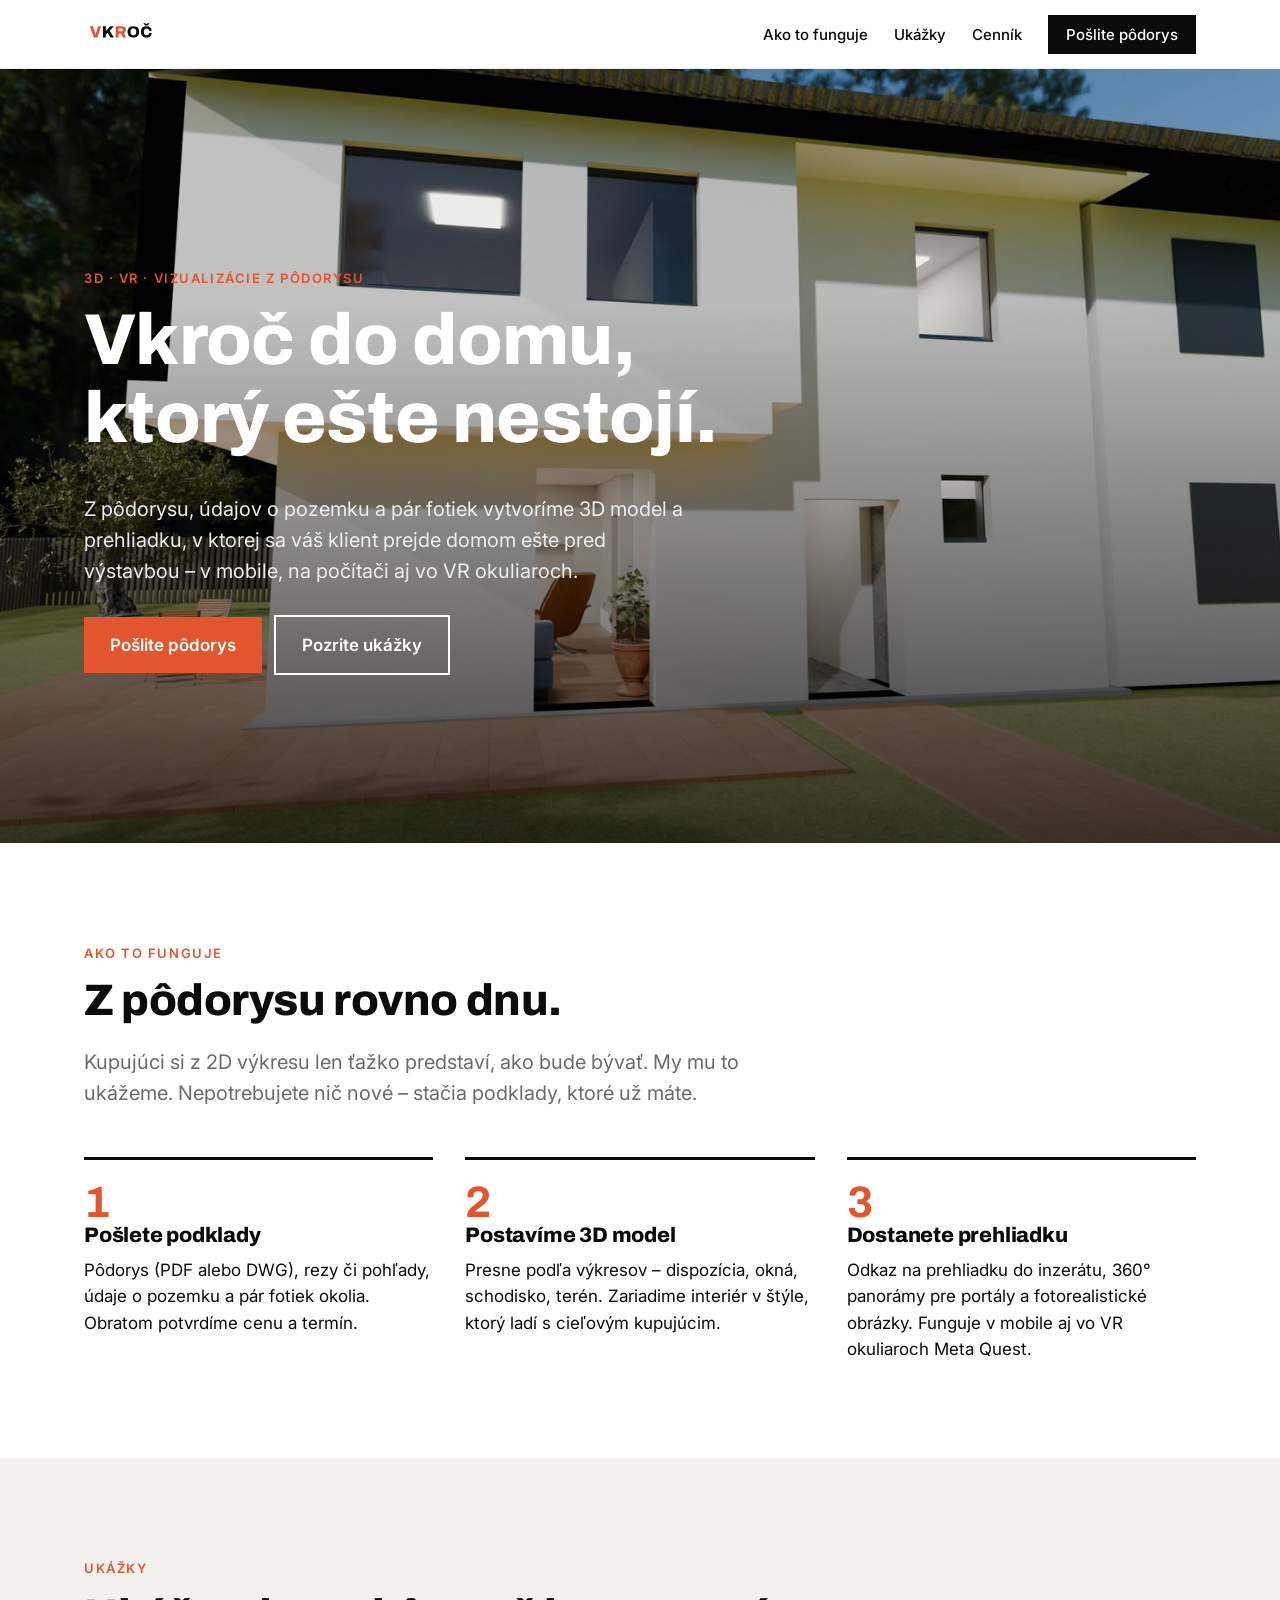
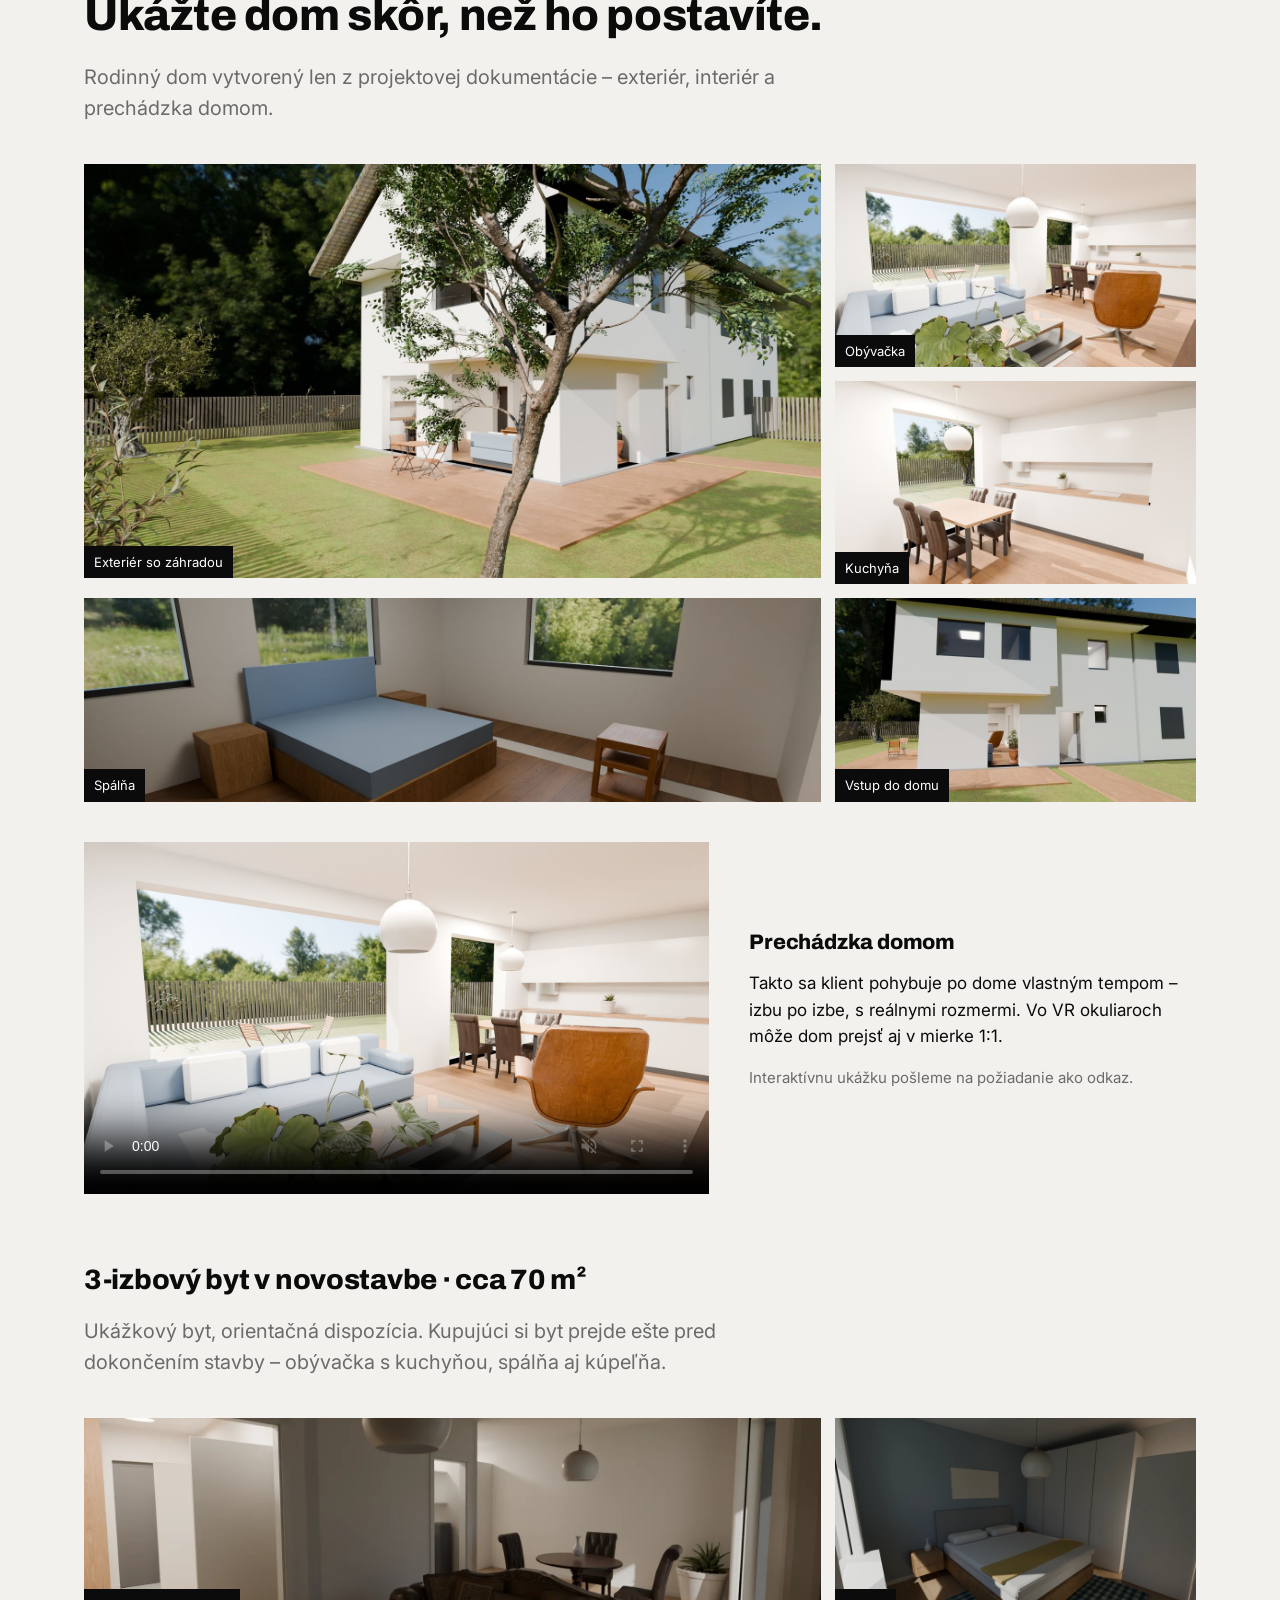
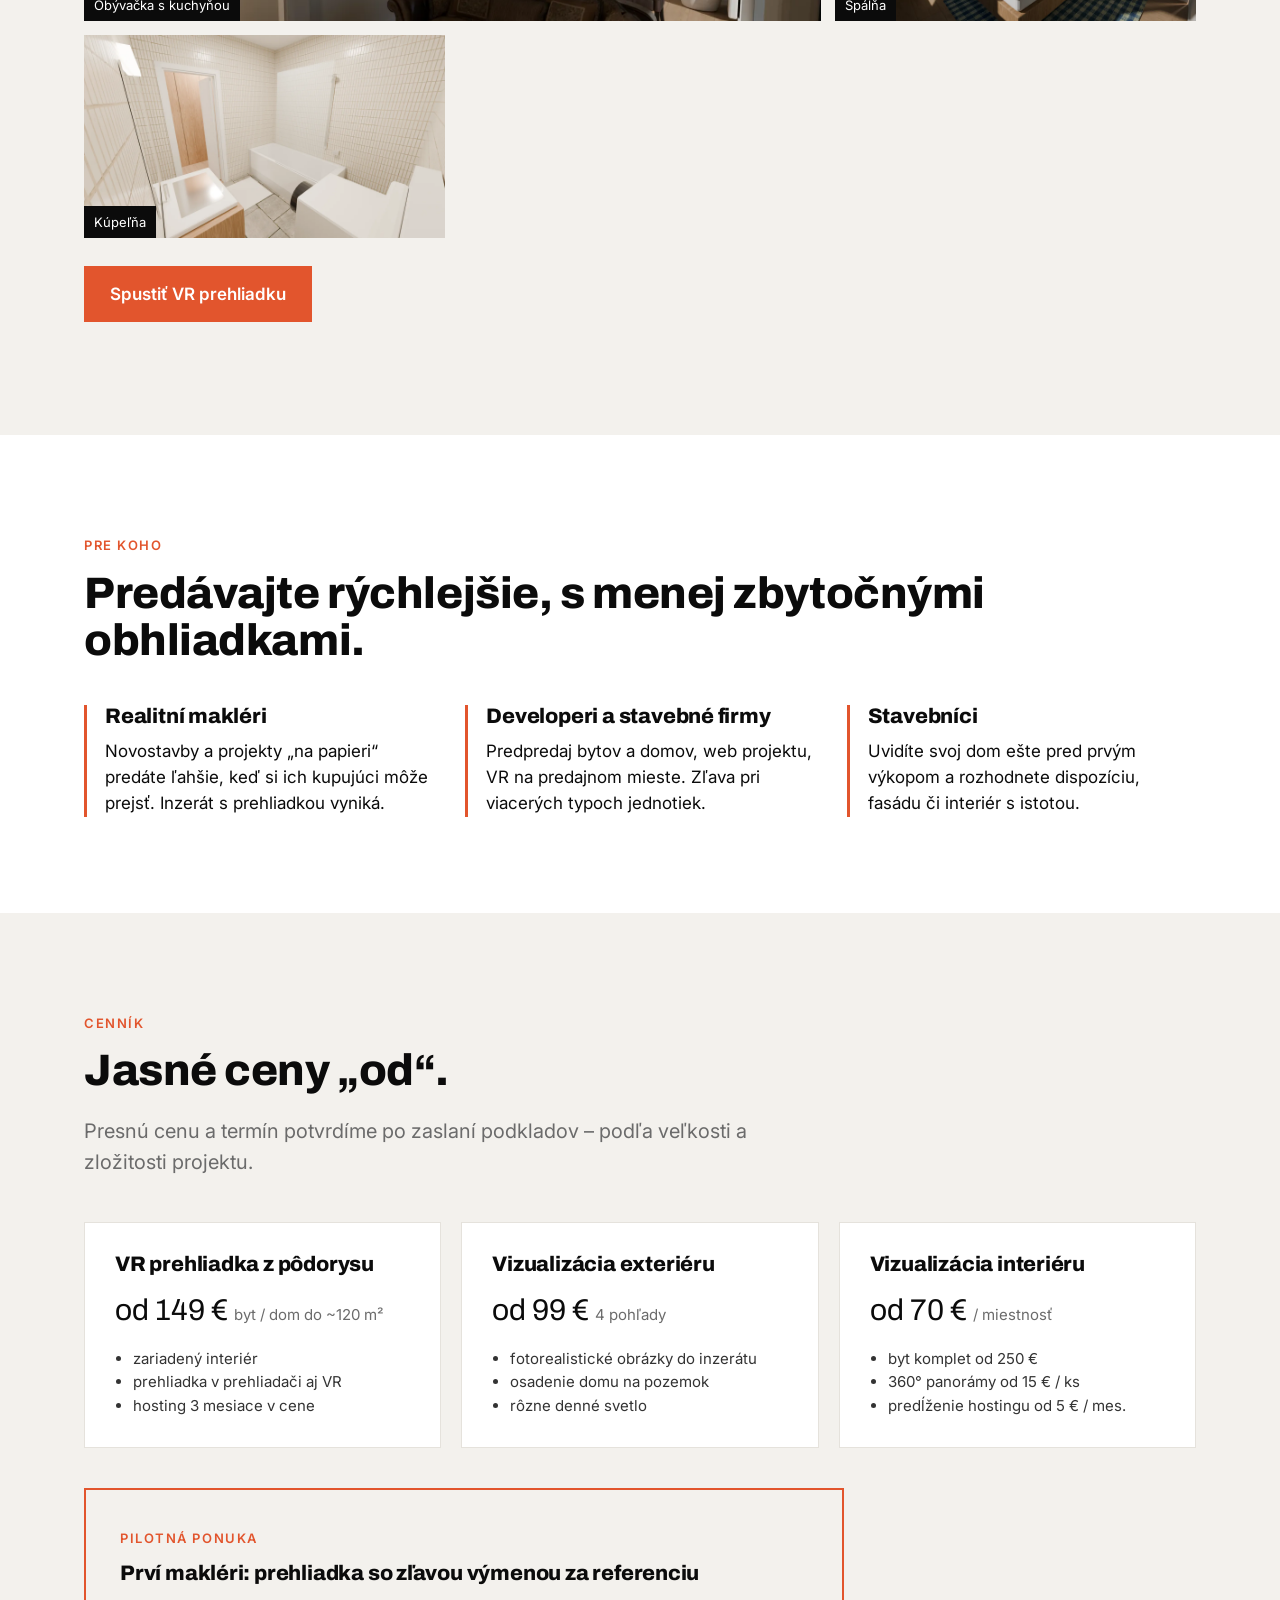
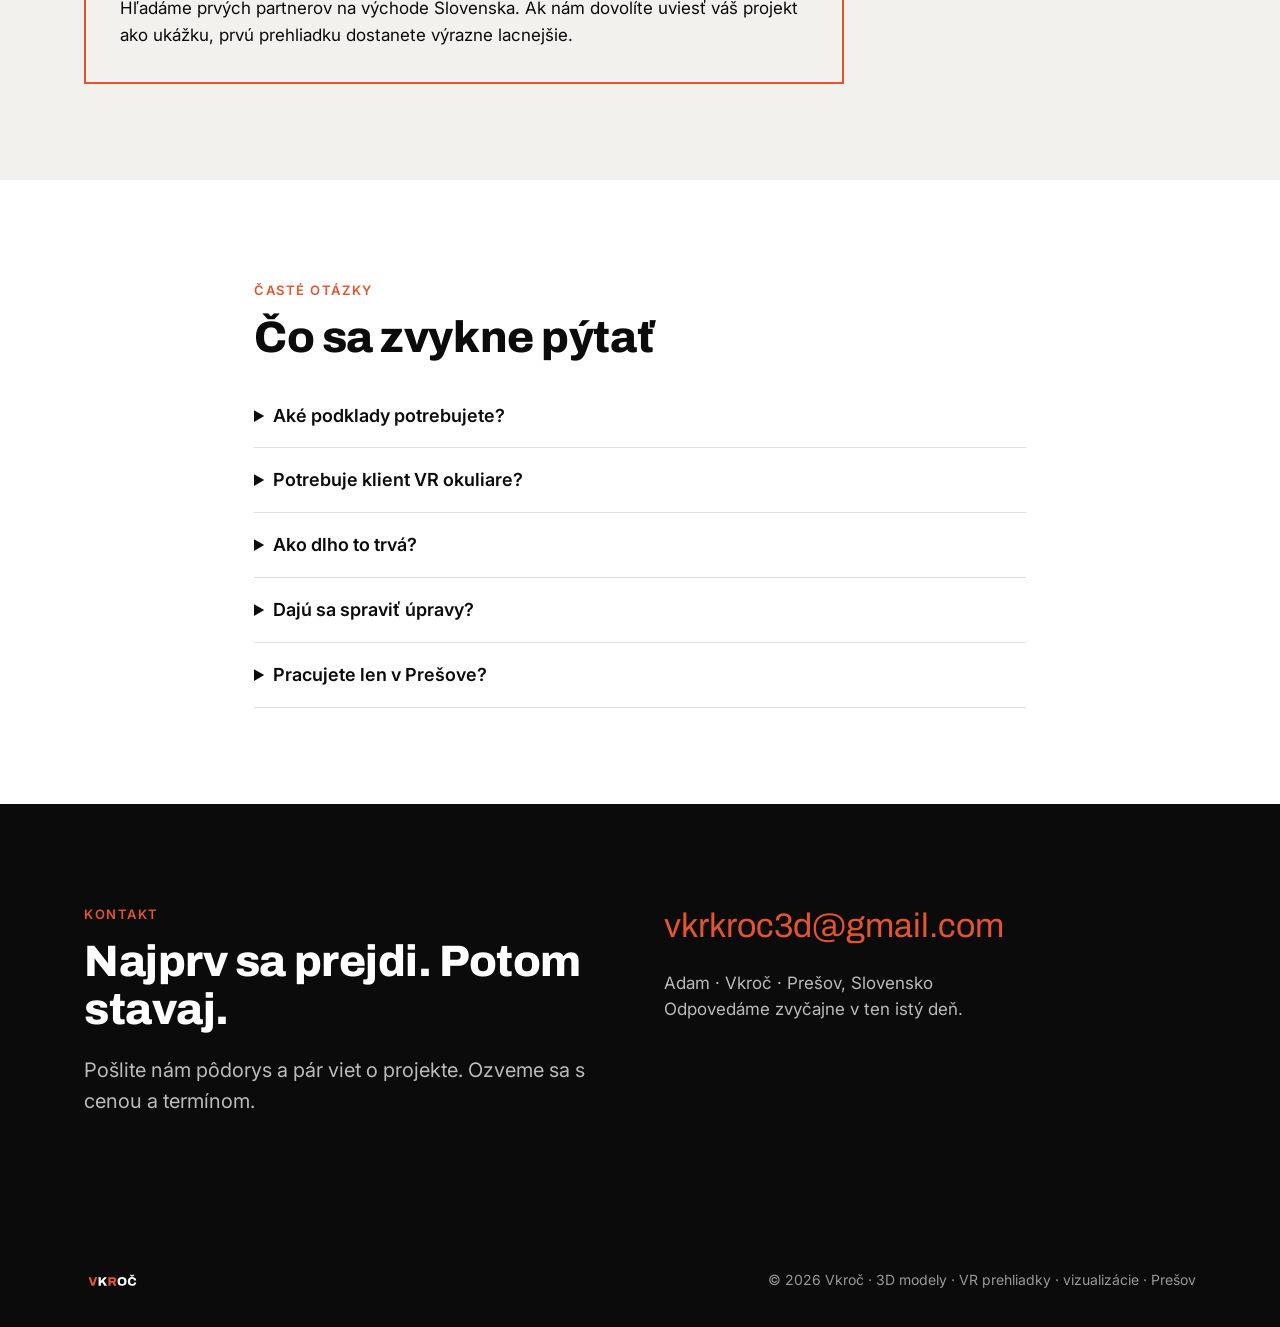
==== index.html @ df598941 "Portfólio: 3-izbový byt (ukážka) + VR prehliadka" ====
<!doctype html>
<html lang="sk">
<head>
<meta charset="utf-8">
<meta name="viewport" content="width=device-width,initial-scale=1">
<title>Vkroč – 3D modely a VR prehliadky z pôdorysu | Prešov</title>
<meta name="description" content="Z pôdorysu, údajov o pozemku a pár fotiek vytvoríme 3D model, VR prehliadku a fotorealistické vizualizácie. Pre maklérov, developerov a stavebníkov na Slovensku.">
<meta property="og:title" content="Vkroč – Vkroč do domu, ktorý ešte nestojí">
<meta property="og:description" content="3D modely, VR prehliadky a vizualizácie z pôdorysu. Prešov, celé Slovensko.">
<meta property="og:image" content="img/exterior_front.jpg">
<link rel="icon" href="img/favicon.svg" type="image/svg+xml">
<link rel="preconnect" href="https://fonts.googleapis.com"><link rel="preconnect" href="https://fonts.gstatic.com" crossorigin>
<link href="https://fonts.googleapis.com/css2?family=Archivo:wght@800&family=Inter:wght@400;500;600&display=swap" rel="stylesheet">
<style>
:root{--ink:#0B0B0B;--white:#fff;--or:#E2552D;--grey:#6B6B6B;--paper:#F3F1ED}
*{box-sizing:border-box}html{scroll-behavior:smooth}
body{margin:0;font-family:Inter,Arial,Helvetica,sans-serif;color:var(--ink);background:var(--white);line-height:1.55;font-size:17px}
h1,h2,h3{font-family:Archivo,Arial,sans-serif;font-weight:800;line-height:1.08;margin:0 0 .5em;letter-spacing:-.01em}
h1{font-size:clamp(38px,6vw,72px)}h2{font-size:clamp(28px,4vw,44px)}h3{font-size:21px}
a{color:inherit}.wrap{max-width:1160px;margin:0 auto;padding:0 24px}
header{position:sticky;top:0;z-index:10;background:rgba(255,255,255,.94);backdrop-filter:blur(6px);border-bottom:1px solid #eee}
header .wrap{display:flex;align-items:center;justify-content:space-between;height:68px}
header img{height:26px}nav a{margin-left:26px;text-decoration:none;font-weight:500;font-size:15px}
nav a.cta{background:var(--ink);color:#fff;padding:10px 18px}
@media(max-width:760px){nav a:not(.cta){display:none}}
.hero{position:relative;min-height:min(86vh,780px);display:flex;align-items:flex-end;color:#fff;background:#111 url(img/exterior_front.jpg) center/cover}
.hero:before{content:"";position:absolute;inset:0;background:linear-gradient(180deg,rgba(0,0,0,.05) 30%,rgba(0,0,0,.72))}
.hero .wrap{position:relative;padding-bottom:72px;width:100%}
.hero p{font-size:20px;max-width:620px;margin:0 0 28px;color:#eee}
.btn{display:inline-block;padding:15px 26px;font-weight:600;text-decoration:none;background:var(--or);color:#fff;margin-right:12px}
.btn.ghost{background:transparent;border:2px solid #fff}
.tag{display:inline-block;font-size:13px;letter-spacing:.12em;text-transform:uppercase;color:var(--or);font-weight:600;margin-bottom:14px}
section{padding:96px 0}.paper{background:var(--paper)}.dark{background:var(--ink);color:#fff}
.lead{font-size:20px;color:var(--grey);max-width:720px}.dark .lead{color:#bbb}
.steps{display:grid;grid-template-columns:repeat(3,1fr);gap:32px;margin-top:48px}
.steps div{border-top:3px solid var(--ink);padding-top:20px}.steps b{font-family:Archivo;font-size:44px;color:var(--or);display:block;line-height:1}
.grid{display:grid;grid-template-columns:repeat(3,1fr);gap:14px;margin-top:40px}
.grid figure{margin:0;position:relative;overflow:hidden;background:#ddd;aspect-ratio:16/9}
.grid img{width:100%;height:100%;object-fit:cover;display:block;transition:transform .4s}.grid figure:hover img{transform:scale(1.04)}
.grid figcaption{position:absolute;left:0;bottom:0;background:var(--ink);color:#fff;font-size:13px;padding:6px 10px}
.grid .span2{grid-column:span 2;aspect-ratio:auto}.grid .span2 img{position:absolute;inset:0}.grid .wide{grid-column:span 2;grid-row:span 2}
.video{margin-top:40px;display:grid;grid-template-columns:1.4fr 1fr;gap:40px;align-items:center}
video{width:100%;display:block;background:#000}
.cards{display:grid;grid-template-columns:repeat(3,1fr);gap:20px;margin-top:44px}
.card{background:#fff;padding:30px;border:1px solid #e5e2dc}.card .price{font-family:Archivo;font-size:30px;margin:10px 0}
.card .price small{font-family:Inter;font-size:15px;color:var(--grey);font-weight:400}
.card ul{padding-left:18px;margin:14px 0 0;color:#333;font-size:15px}
.who{display:grid;grid-template-columns:repeat(3,1fr);gap:32px;margin-top:40px}
.who div{border-left:3px solid var(--or);padding-left:18px}
.pilot{border:2px solid var(--or);padding:34px;margin-top:40px;max-width:760px}
.faq details{border-bottom:1px solid #ddd;padding:18px 0}.faq summary{font-weight:600;cursor:pointer;font-size:18px}
.contact{display:grid;grid-template-columns:1fr 1fr;gap:48px;align-items:start}
.contact a.mail{font-family:Archivo;font-size:clamp(22px,3vw,34px);color:var(--or);text-decoration:none;word-break:break-all}
footer{padding:36px 0;font-size:14px;color:#999;background:var(--ink)}footer .wrap{display:flex;justify-content:space-between;align-items:center;gap:20px;flex-wrap:wrap}footer img{height:20px}
@media(max-width:860px){.steps,.grid,.cards,.who,.video,.contact{grid-template-columns:1fr}.grid .span2{grid-column:span 2;aspect-ratio:auto}.grid .span2 img{position:absolute;inset:0}.grid .wide,.grid .span2{grid-column:auto;grid-row:auto}section{padding:64px 0}}
</style>
</head>
<body>
<header><div class="wrap"><a href="#"><img src="img/logo.svg" alt="Vkroč"></a>
<nav><a href="#ako">Ako to funguje</a><a href="#ukazky">Ukážky</a><a href="#cennik">Cenník</a><a href="#kontakt" class="cta">Pošlite pôdorys</a></nav></div></header>

<section class="hero"><div class="wrap">
<span class="tag">3D · VR · vizualizácie z pôdorysu</span>
<h1>Vkroč do domu,<br>ktorý ešte nestojí.</h1>
<p>Z pôdorysu, údajov o pozemku a pár fotiek vytvoríme 3D model a prehliadku, v ktorej sa váš klient prejde domom ešte pred výstavbou – v mobile, na počítači aj vo VR okuliaroch.</p>
<a class="btn" href="#kontakt">Pošlite pôdorys</a><a class="btn ghost" href="#ukazky">Pozrite ukážky</a>
</div></section>

<section id="ako"><div class="wrap">
<span class="tag">Ako to funguje</span>
<h2>Z pôdorysu rovno dnu.</h2>
<p class="lead">Kupujúci si z 2D výkresu len ťažko predstaví, ako bude bývať. My mu to ukážeme. Nepotrebujete nič nové – stačia podklady, ktoré už máte.</p>
<div class="steps">
<div><b>1</b><h3>Pošlete podklady</h3>Pôdorys (PDF alebo DWG), rezy či pohľady, údaje o pozemku a pár fotiek okolia. Obratom potvrdíme cenu a termín.</div>
<div><b>2</b><h3>Postavíme 3D model</h3>Presne podľa výkresov – dispozícia, okná, schodisko, terén. Zariadime interiér v štýle, ktorý ladí s cieľovým kupujúcim.</div>
<div><b>3</b><h3>Dostanete prehliadku</h3>Odkaz na prehliadku do inzerátu, 360° panorámy pre portály a fotorealistické obrázky. Funguje v mobile aj vo VR okuliaroch Meta Quest.</div>
</div></div></section>

<section id="ukazky" class="paper"><div class="wrap">
<span class="tag">Ukážky</span>
<h2>Ukážte dom skôr, než ho postavíte.</h2>
<p class="lead">Rodinný dom vytvorený len z projektovej dokumentácie – exteriér, interiér a prechádzka domom.</p>
<div class="grid">
<figure class="wide"><img src="img/exterior_garden.jpg" alt="Exteriér domu so záhradou" loading="lazy"><figcaption>Exteriér so záhradou</figcaption></figure>
<figure><img src="img/living-sm.jpg" alt="Obývačka" loading="lazy"><figcaption>Obývačka</figcaption></figure>
<figure><img src="img/kitchen-sm.jpg" alt="Kuchyňa" loading="lazy"><figcaption>Kuchyňa</figcaption></figure>
<figure class="span2"><img src="img/bedroom.jpg" alt="Spálňa" loading="lazy"><figcaption>Spálňa</figcaption></figure>
<figure><img src="img/exterior_front-sm.jpg" alt="Pohľad na vstup" loading="lazy"><figcaption>Vstup do domu</figcaption></figure>
</div>
<div class="video">
<video src="img/walk.mp4" poster="img/living.jpg" controls muted playsinline loop></video>
<div><h3>Prechádzka domom</h3><p>Takto sa klient pohybuje po dome vlastným tempom – izbu po izbe, s reálnymi rozmermi. Vo VR okuliaroch môže dom prejsť aj v mierke 1:1.</p>
<p style="color:var(--grey);font-size:15px">Interaktívnu ukážku pošleme na požiadanie ako odkaz.</p></div>
</div>
<div style="margin-top:72px">
<h3 style="font-family:Archivo;font-size:28px;margin:0 0 8px">3-izbový byt v novostavbe · cca 70 m²</h3>
<p class="lead">Ukážkový byt, orientačná dispozícia. Kupujúci si byt prejde ešte pred dokončením stavby – obývačka s kuchyňou, spálňa aj kúpeľňa.</p>
<div class="grid">
<figure class="span2"><picture><source srcset="img/byt3i_obyvacka_kuchyna.webp" type="image/webp"><img src="img/byt3i_obyvacka_kuchyna.jpg" alt="Obývačka s kuchyňou" loading="lazy"></picture><figcaption>Obývačka s kuchyňou</figcaption></figure>
<figure><picture><source srcset="img/byt3i_spalna.webp" type="image/webp"><img src="img/byt3i_spalna.jpg" alt="Spálňa" loading="lazy"></picture><figcaption>Spálňa</figcaption></figure>
<figure><picture><source srcset="img/byt3i_kupelna.webp" type="image/webp"><img src="img/byt3i_kupelna.jpg" alt="Kúpeľňa" loading="lazy"></picture><figcaption>Kúpeľňa</figcaption></figure>
</div>
<p style="margin-top:28px"><a class="btn" href="tour/byt3i/tour4.html?model=house_byt3i.glb&amp;lm=lm/&amp;col0=col_byt3i.bin&amp;spots=byt3i&amp;start=1&amp;dhc=4.7,4.6" target="_blank" rel="noopener">Spustiť VR prehliadku</a></p>
</div></div></section>

<section><div class="wrap">
<span class="tag">Pre koho</span>
<h2>Predávajte rýchlejšie, s menej zbytočnými obhliadkami.</h2>
<div class="who">
<div><h3>Realitní makléri</h3>Novostavby a projekty „na papieri“ predáte ľahšie, keď si ich kupujúci môže prejsť. Inzerát s prehliadkou vyniká.</div>
<div><h3>Developeri a stavebné firmy</h3>Predpredaj bytov a domov, web projektu, VR na predajnom mieste. Zľava pri viacerých typoch jednotiek.</div>
<div><h3>Stavebníci</h3>Uvidíte svoj dom ešte pred prvým výkopom a rozhodnete dispozíciu, fasádu či interiér s istotou.</div>
</div></div></section>

<section id="cennik" class="paper"><div class="wrap">
<span class="tag">Cenník</span>
<h2>Jasné ceny „od“.</h2>
<p class="lead">Presnú cenu a termín potvrdíme po zaslaní podkladov – podľa veľkosti a zložitosti projektu.</p>
<div class="cards">
<div class="card"><h3>VR prehliadka z pôdorysu</h3><div class="price">od 149 € <small>byt / dom do ~120 m²</small></div><ul><li>zariadený interiér</li><li>prehliadka v prehliadači aj VR</li><li>hosting 3 mesiace v cene</li></ul></div>
<div class="card"><h3>Vizualizácia exteriéru</h3><div class="price">od 99 € <small>4 pohľady</small></div><ul><li>fotorealistické obrázky do inzerátu</li><li>osadenie domu na pozemok</li><li>rôzne denné svetlo</li></ul></div>
<div class="card"><h3>Vizualizácia interiéru</h3><div class="price">od 70 € <small>/ miestnosť</small></div><ul><li>byt komplet od 250 €</li><li>360° panorámy od 15 € / ks</li><li>predĺženie hostingu od 5 € / mes.</li></ul></div>
</div>
<div class="pilot"><span class="tag">Pilotná ponuka</span><h3>Prví makléri: prehliadka so zľavou výmenou za referenciu</h3>Hľadáme prvých partnerov na východe Slovenska. Ak nám dovolíte uviesť váš projekt ako ukážku, prvú prehliadku dostanete výrazne lacnejšie.</div>
</div></section>

<section class="faq"><div class="wrap" style="max-width:820px">
<span class="tag">Časté otázky</span><h2>Čo sa zvykne pýtať</h2>
<details><summary>Aké podklady potrebujete?</summary><p>Stačí pôdorys každého podlažia (PDF alebo DWG), ideálne aj rezy a pohľady. Pre exteriér pomôžu údaje o pozemku a fotky okolia. Ak niečo chýba, dopýtame sa.</p></details>
<details><summary>Potrebuje klient VR okuliare?</summary><p>Nie. Prehliadka funguje v bežnom mobile a počítači cez odkaz. VR okuliare (napr. Meta Quest) sú bonus – zážitok „ako naozaj“.</p></details>
<details><summary>Ako dlho to trvá?</summary><p>Termín potvrdíme po zaslaní podkladov, podľa veľkosti a zložitosti projektu.</p></details>
<details><summary>Dajú sa spraviť úpravy?</summary><p>Áno. Po prvej verzii zapracujeme pripomienky – presun dverí, iné materiály, iné zariadenie.</p></details>
<details><summary>Pracujete len v Prešove?</summary><p>Sme z Prešova, ale pracujeme pre celé Slovensko – všetko sa dá vybaviť online.</p></details>
</div></section>

<section id="kontakt" class="dark"><div class="wrap contact">
<div><span class="tag">Kontakt</span><h2>Najprv sa prejdi. Potom stavaj.</h2><p class="lead">Pošlite nám pôdorys a pár viet o projekte. Ozveme sa s cenou a termínom.</p></div>
<div><a class="mail" href="mailto:vkrkroc3d@gmail.com?subject=Dopyt%20-%20VR%20prehliadka">vkrkroc3d@gmail.com</a><p style="color:#bbb">Adam · Vkroč · Prešov, Slovensko<br>Odpovedáme zvyčajne v ten istý deň.</p></div>
</div></section>

<footer><div class="wrap"><img src="img/logo-white.svg" alt="Vkroč"><span>© 2026 Vkroč · 3D modely · VR prehliadky · vizualizácie · Prešov</span></div></footer>
</body></html>
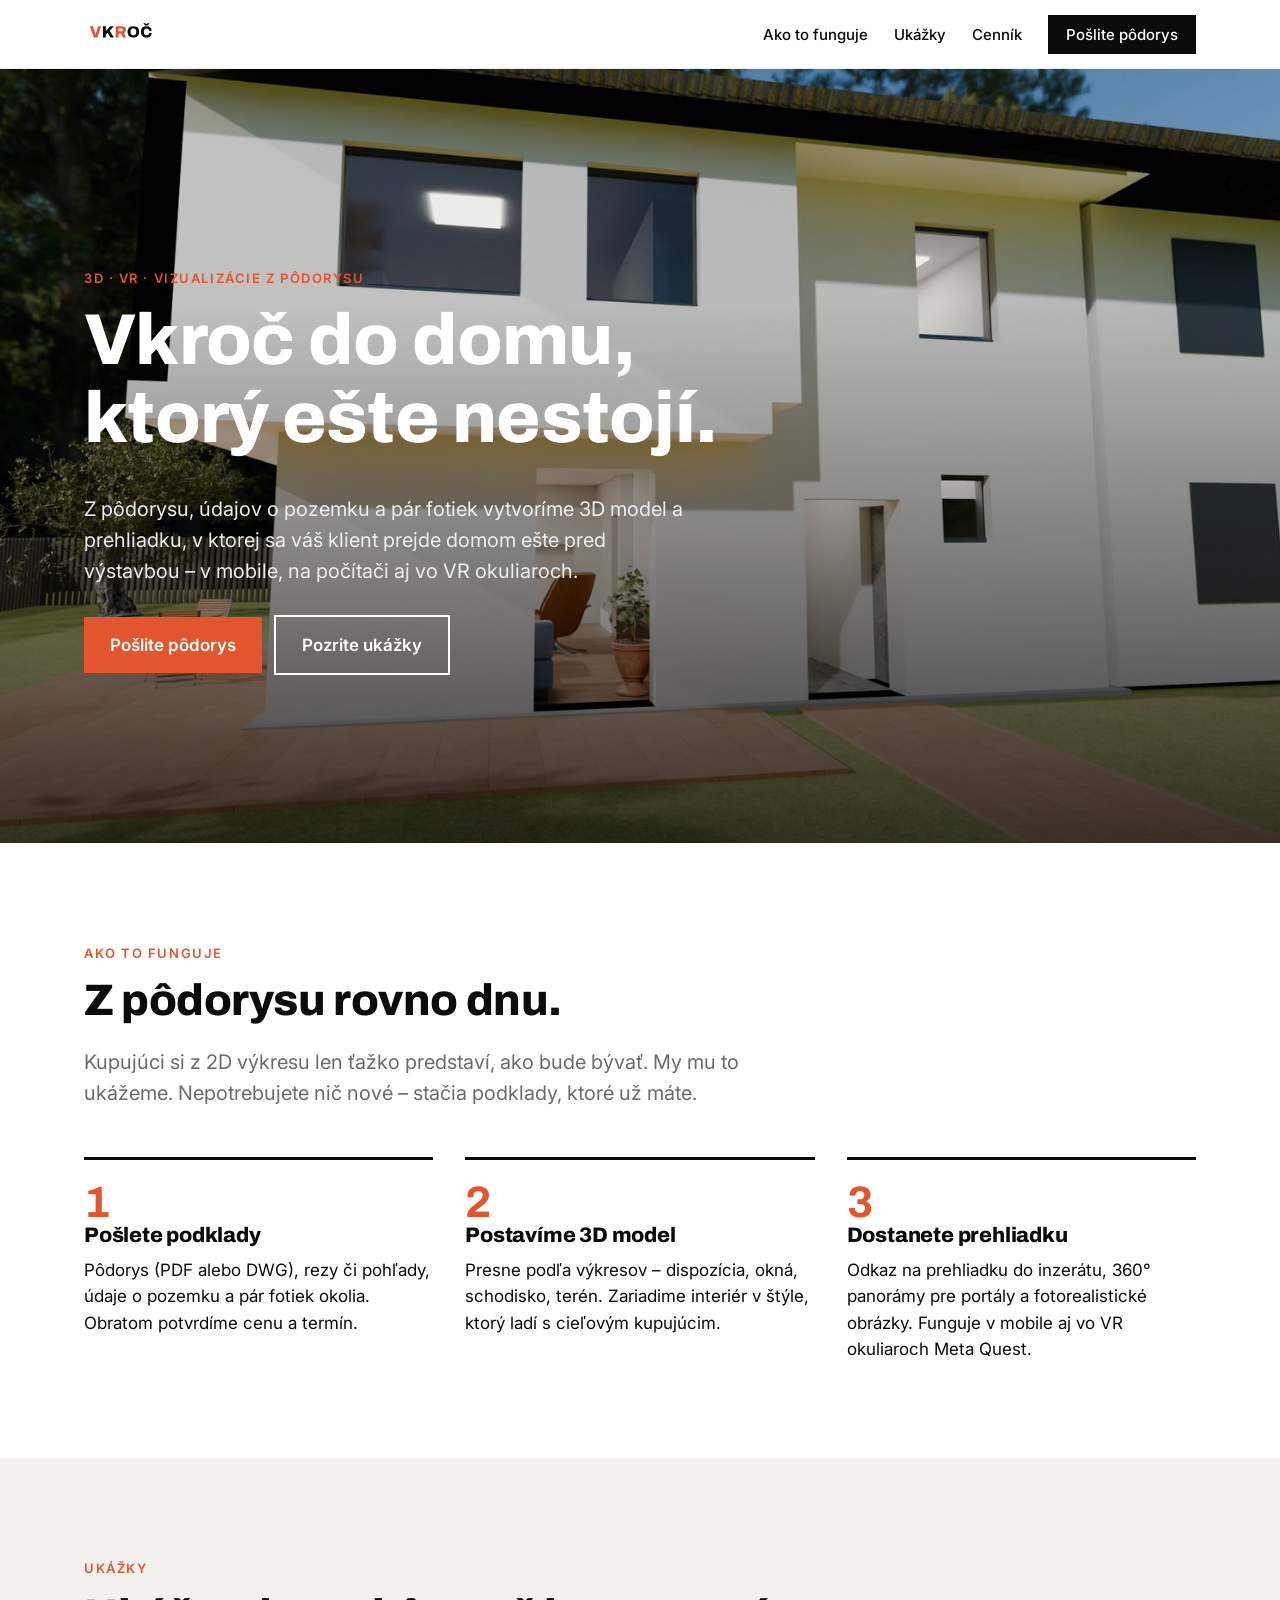
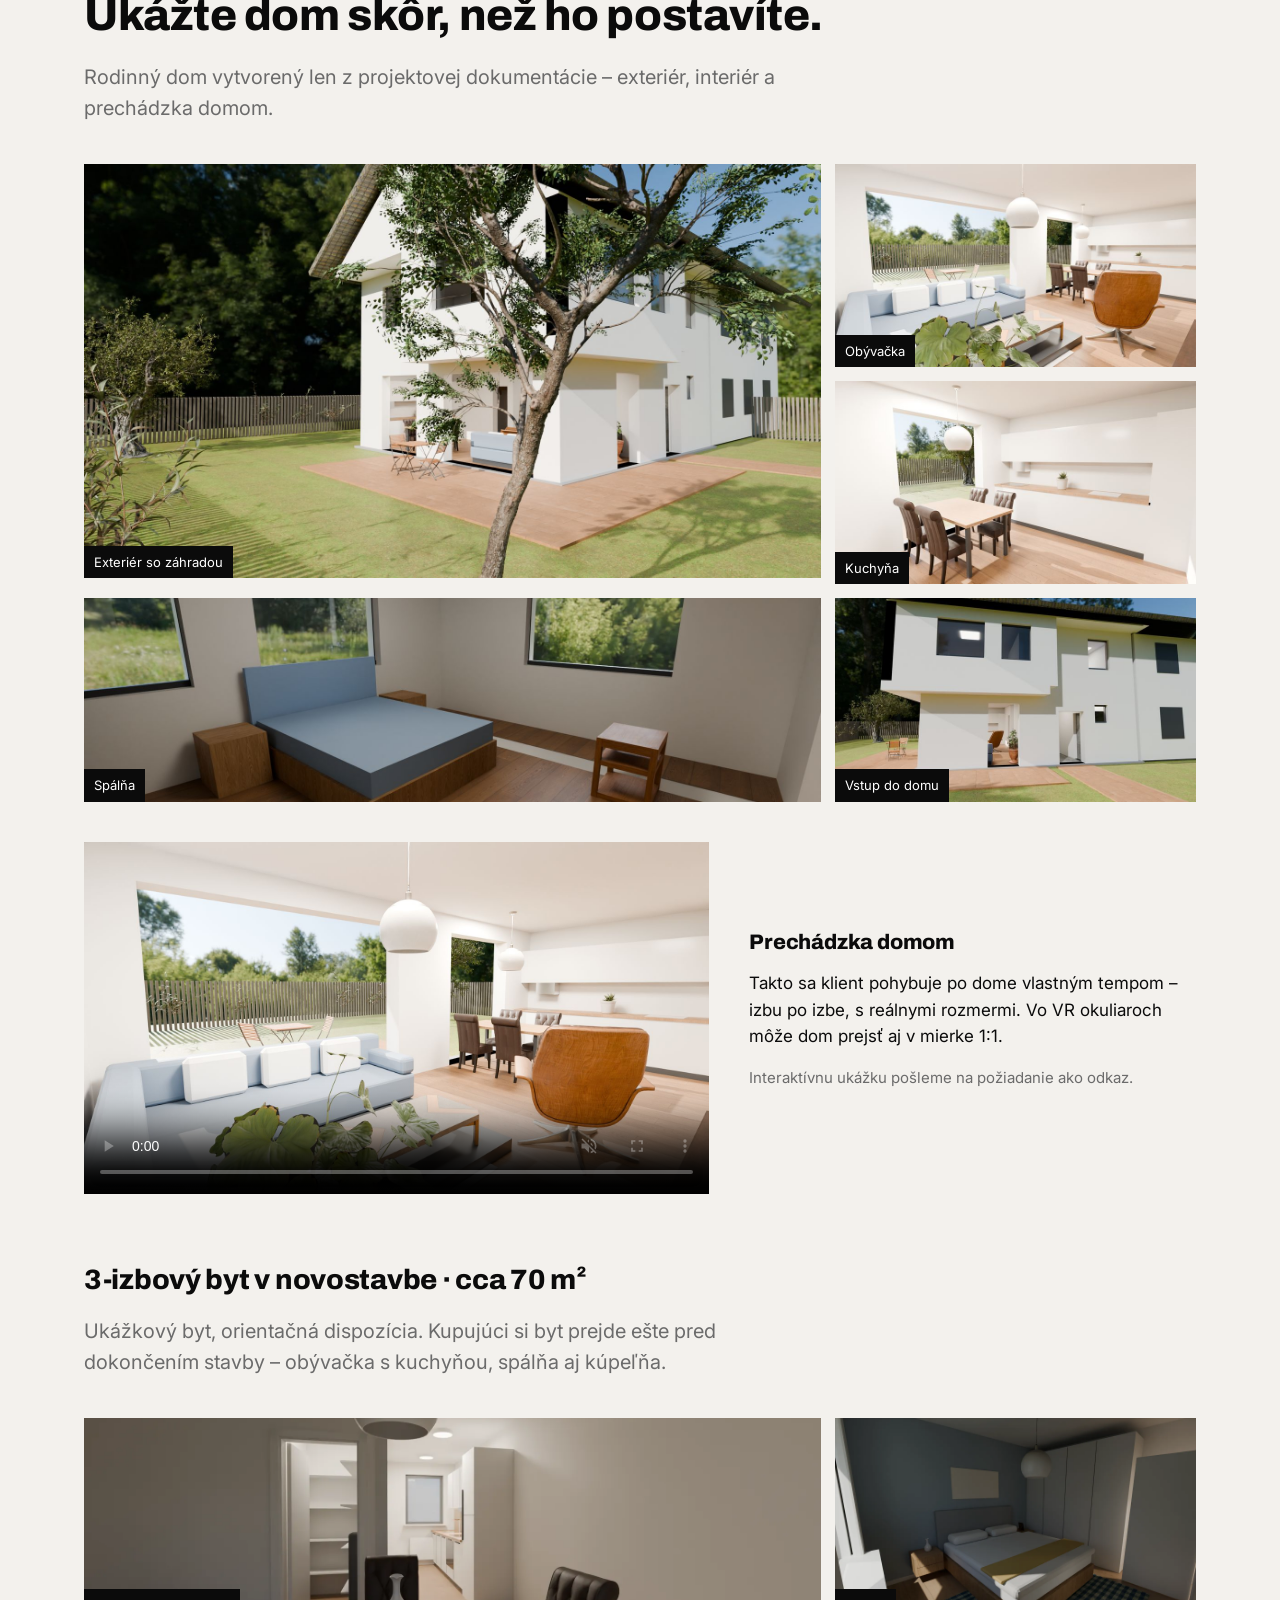
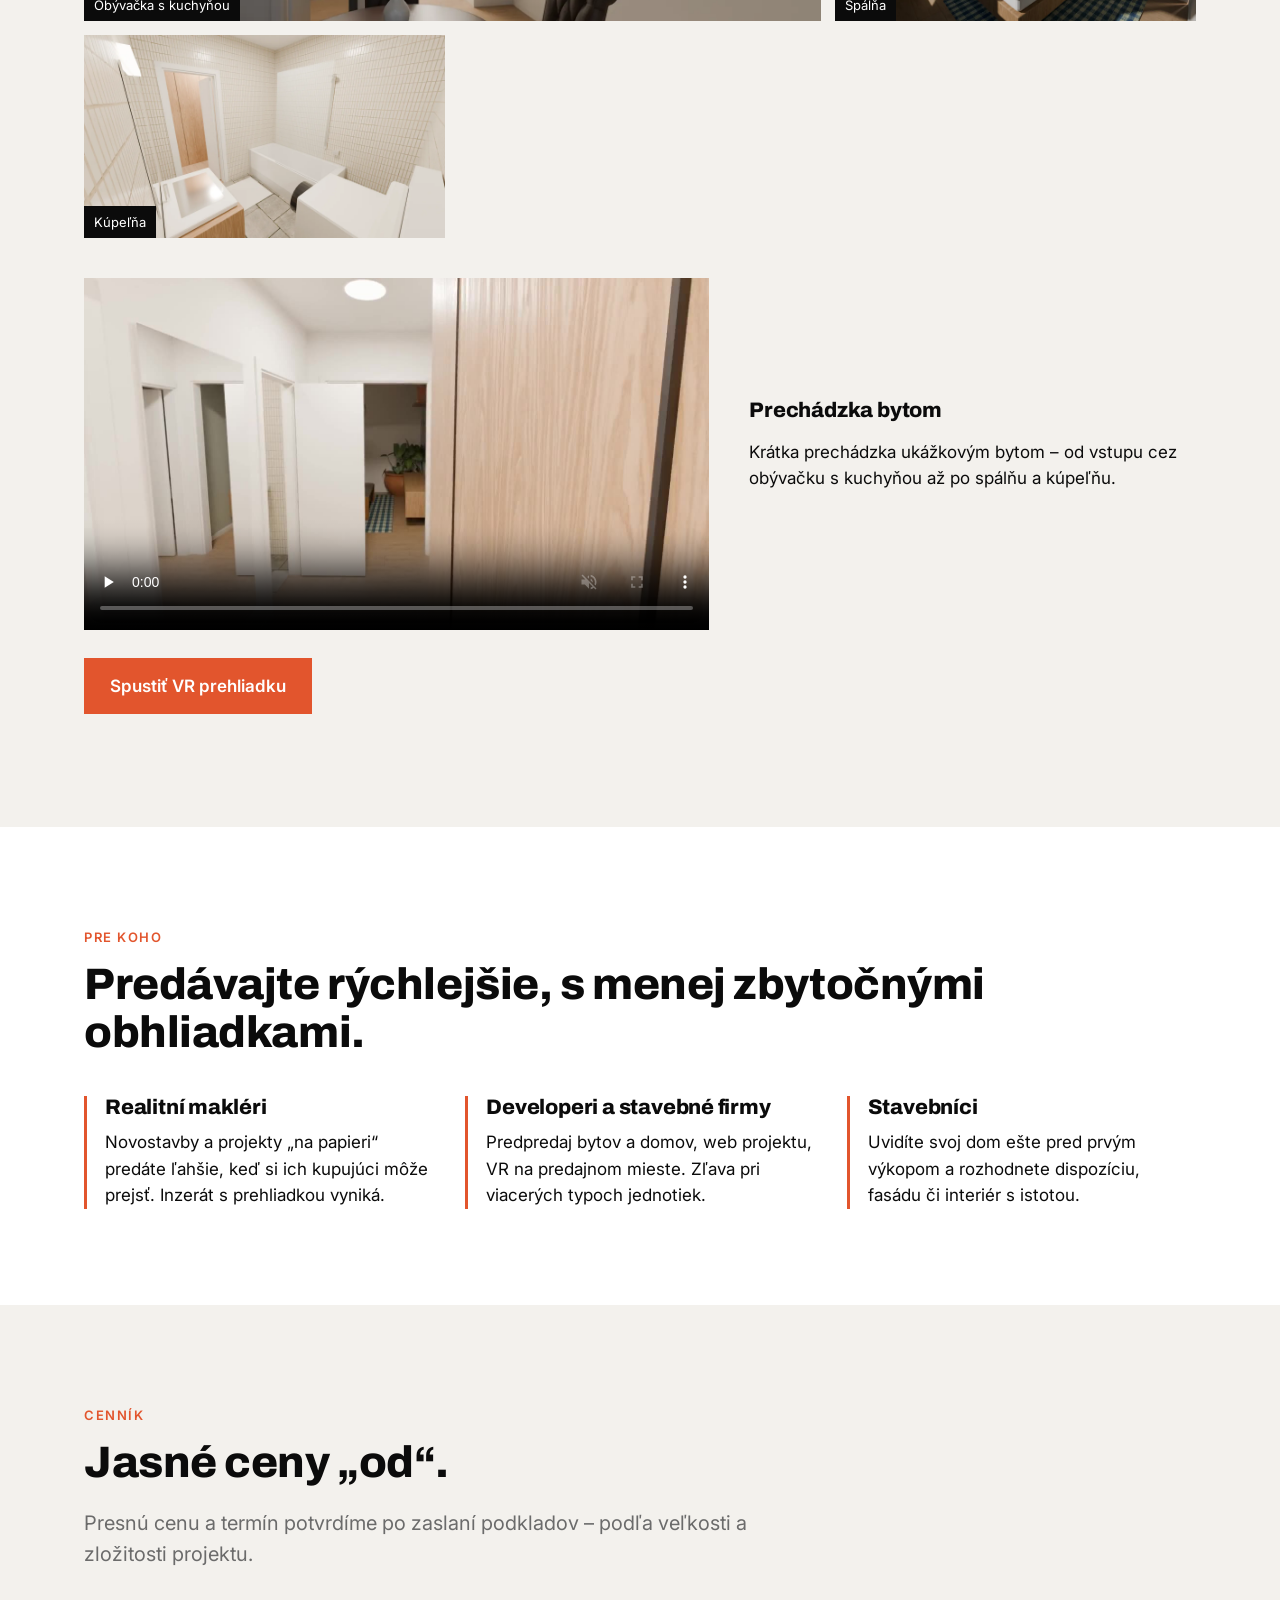
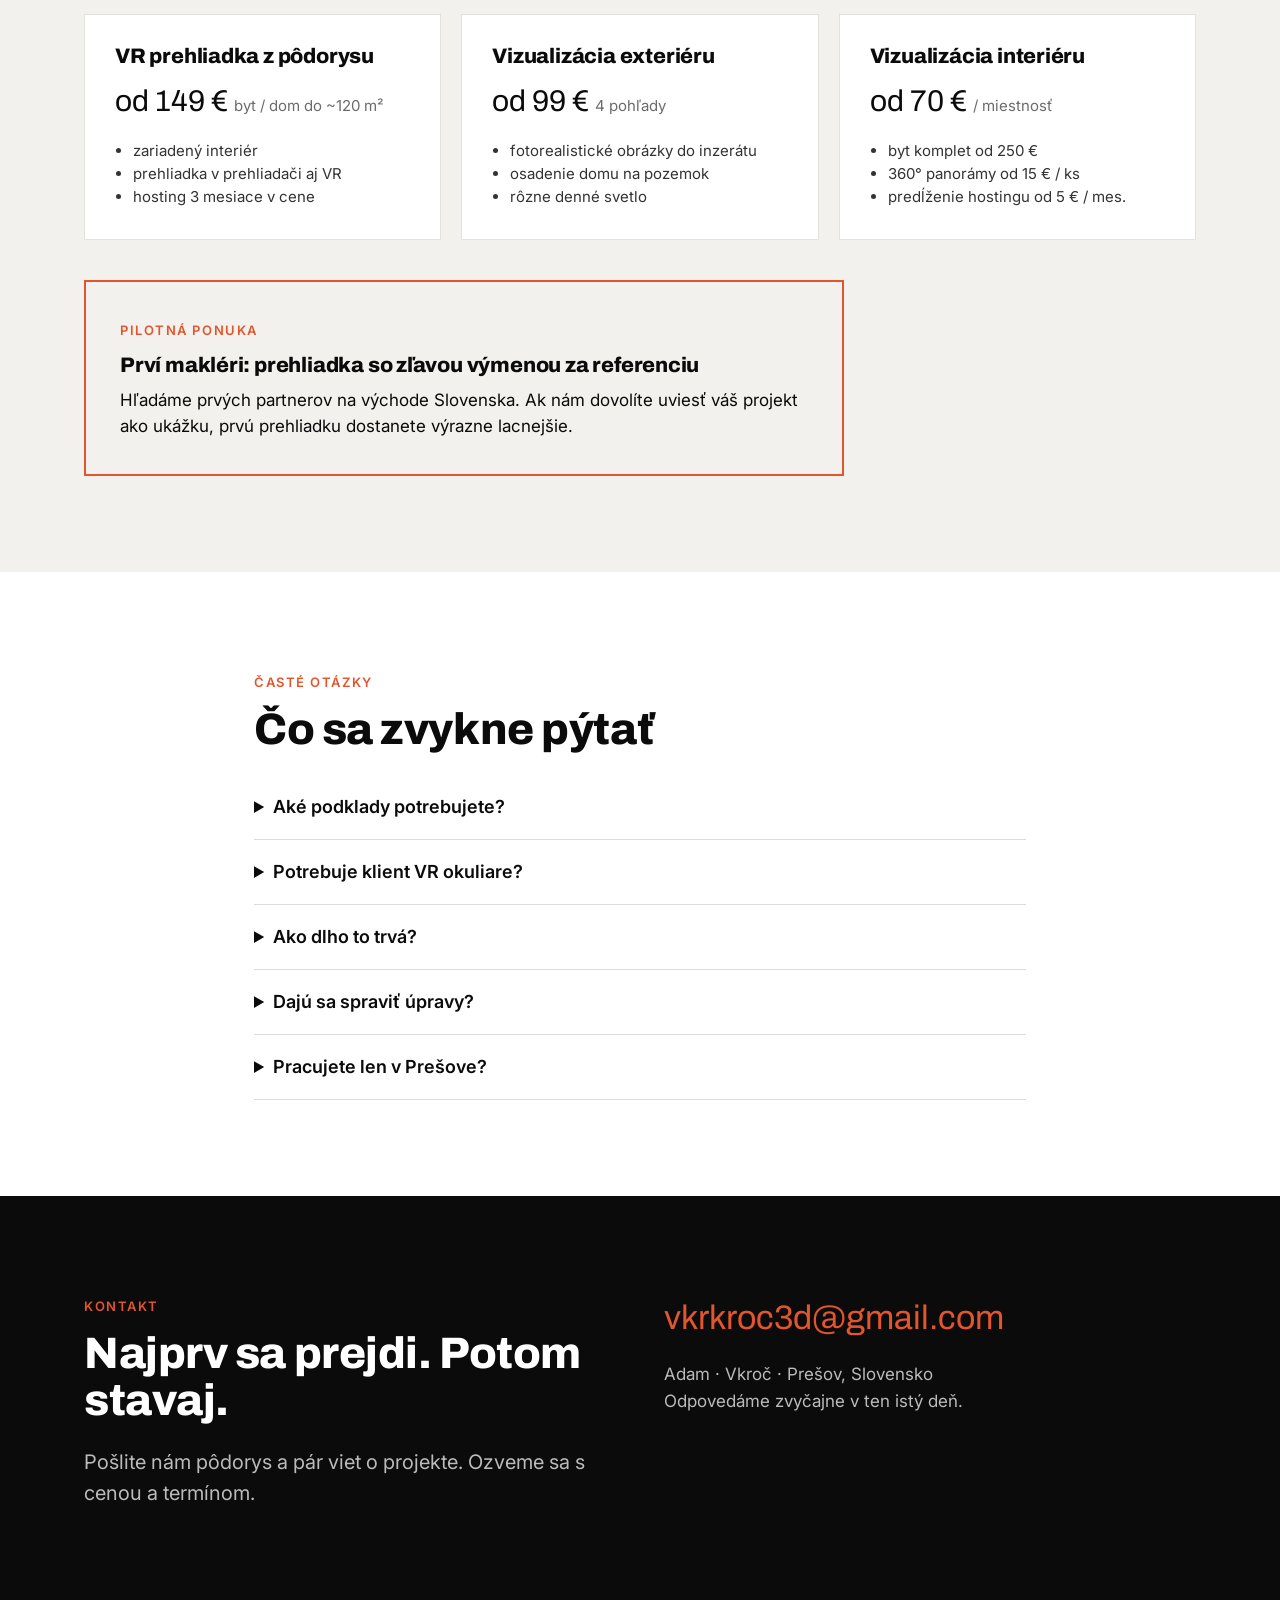
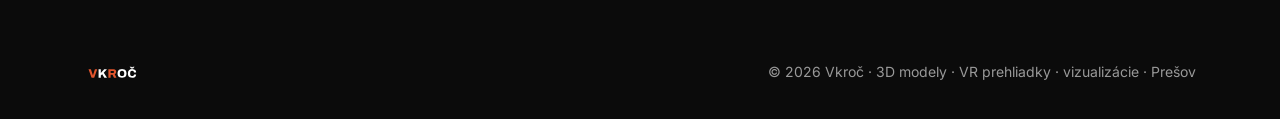
==== commit a34b7345: "byt3i: nová prehliadka, render, video" ====
--- a/index.html
+++ b/index.html
@@ -100,6 +100,10 @@
 <figure><picture><source srcset="img/byt3i_spalna.webp" type="image/webp"><img src="img/byt3i_spalna.jpg" alt="Spálňa" loading="lazy"></picture><figcaption>Spálňa</figcaption></figure>
 <figure><picture><source srcset="img/byt3i_kupelna.webp" type="image/webp"><img src="img/byt3i_kupelna.jpg" alt="Kúpeľňa" loading="lazy"></picture><figcaption>Kúpeľňa</figcaption></figure>
 </div>
+<div class="video">
+<video src="img/byt3i_walk.mp4" poster="img/byt3i_walk_poster.jpg" controls muted playsinline preload="none"></video>
+<div><h3>Prechádzka bytom</h3><p>Krátka prechádzka ukážkovým bytom – od vstupu cez obývačku s kuchyňou až po spálňu a kúpeľňu.</p></div>
+</div>
 <p style="margin-top:28px"><a class="btn" href="tour/byt3i/tour4.html?model=house_byt3i.glb&amp;lm=lm/&amp;col0=col_byt3i.bin&amp;spots=byt3i&amp;start=1&amp;dhc=4.7,4.6" target="_blank" rel="noopener">Spustiť VR prehliadku</a></p>
 </div></div></section>
 
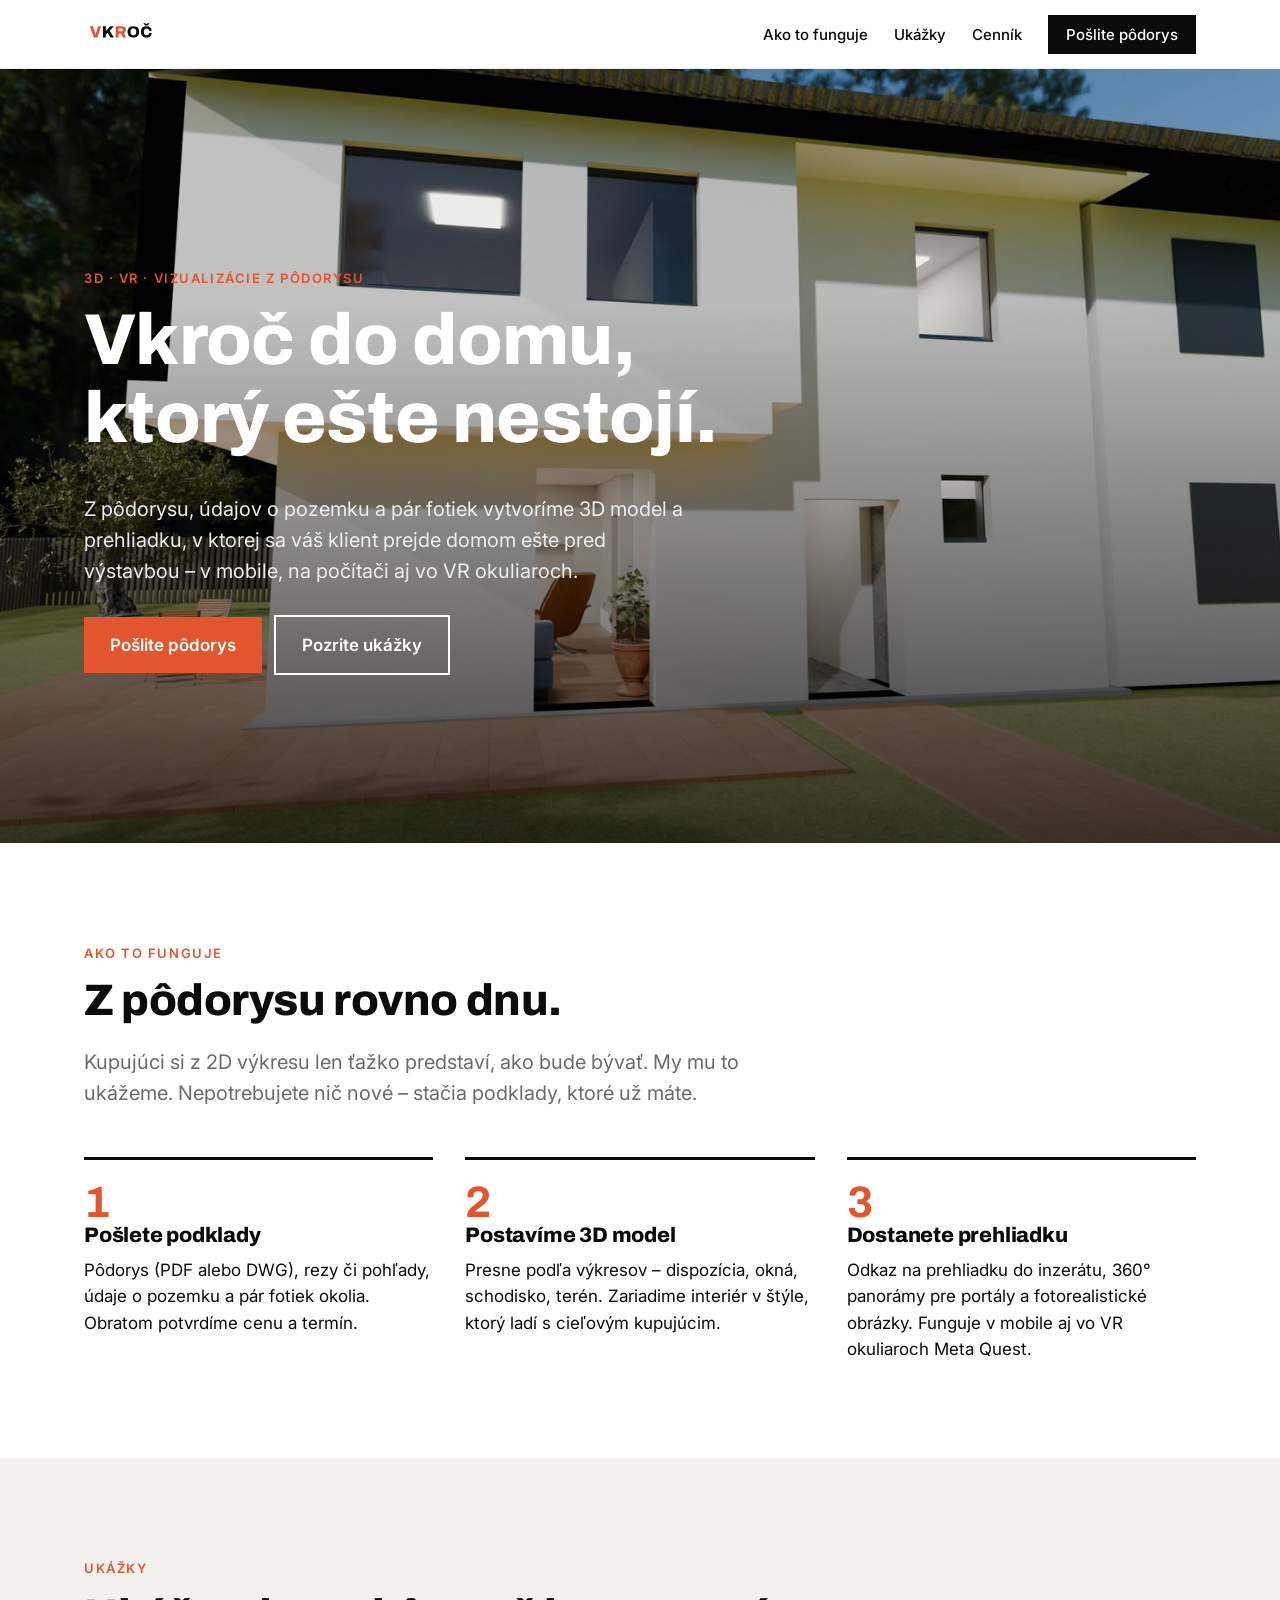
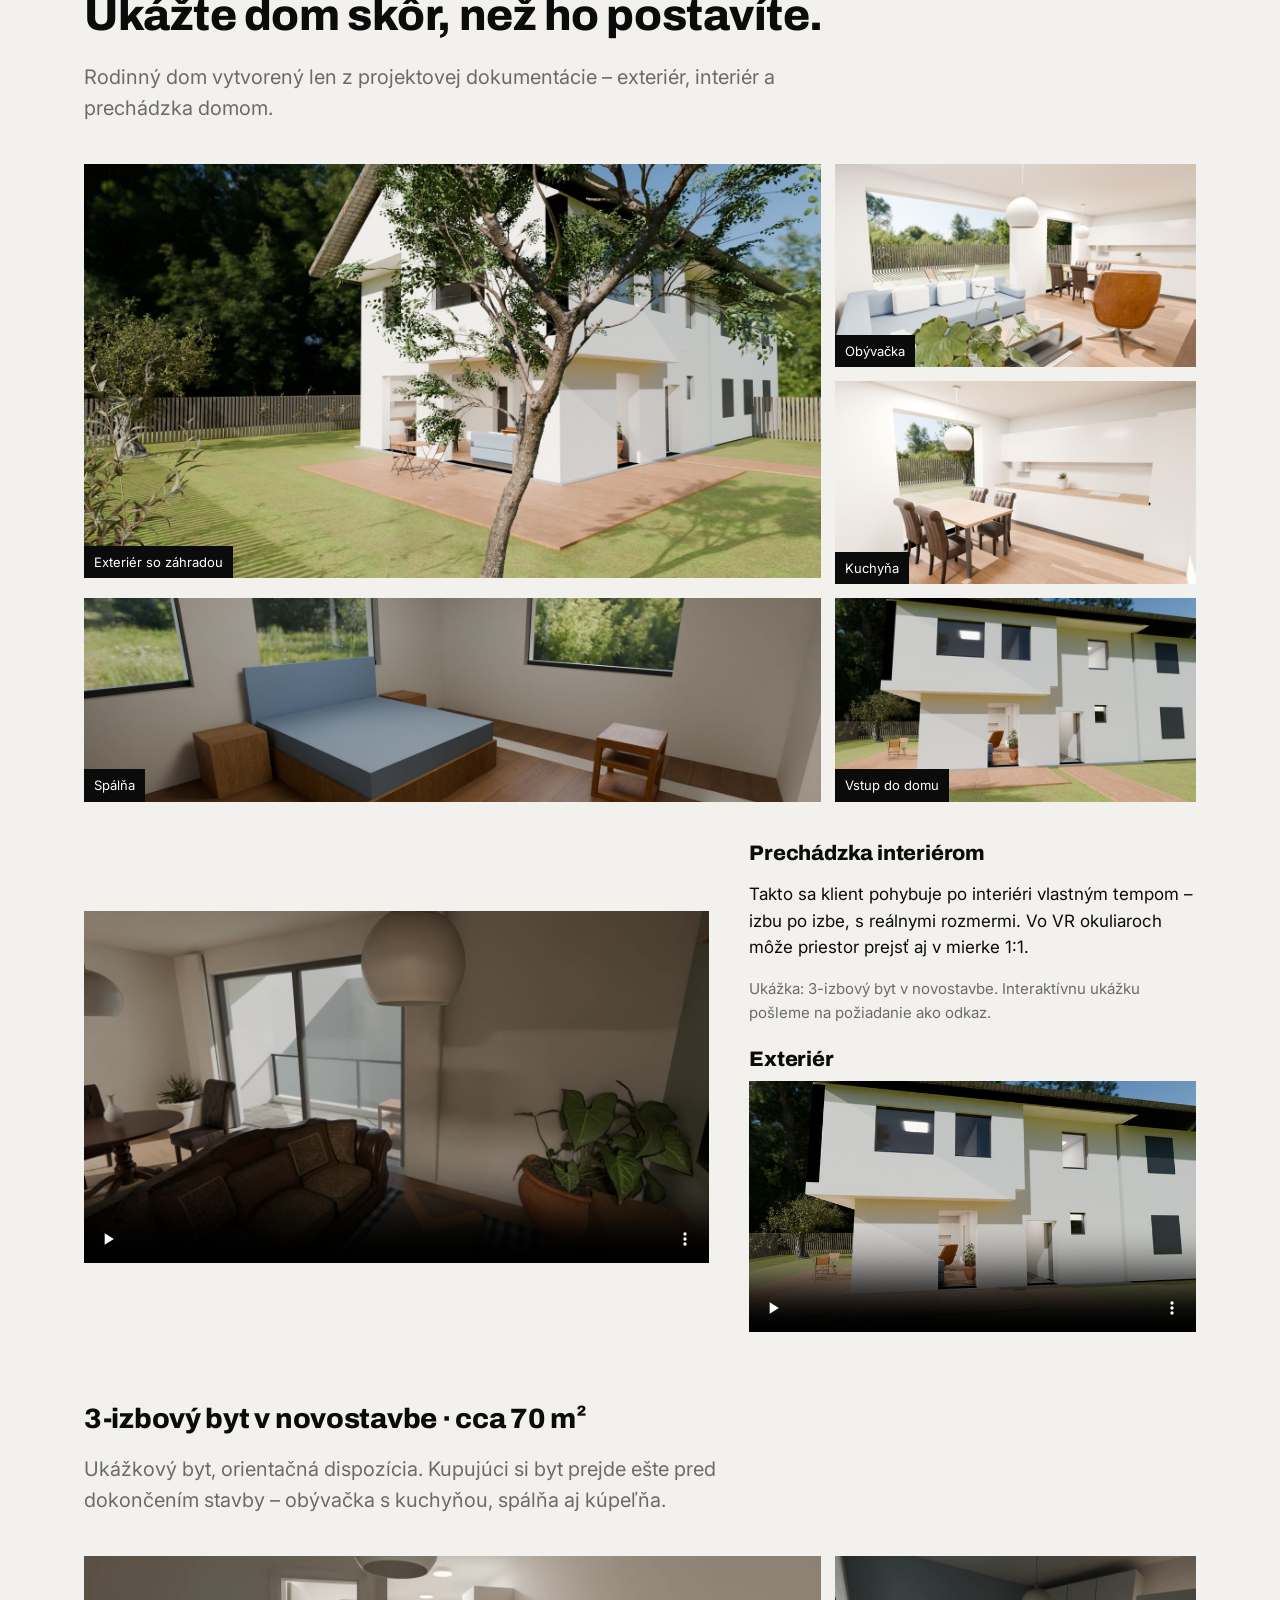
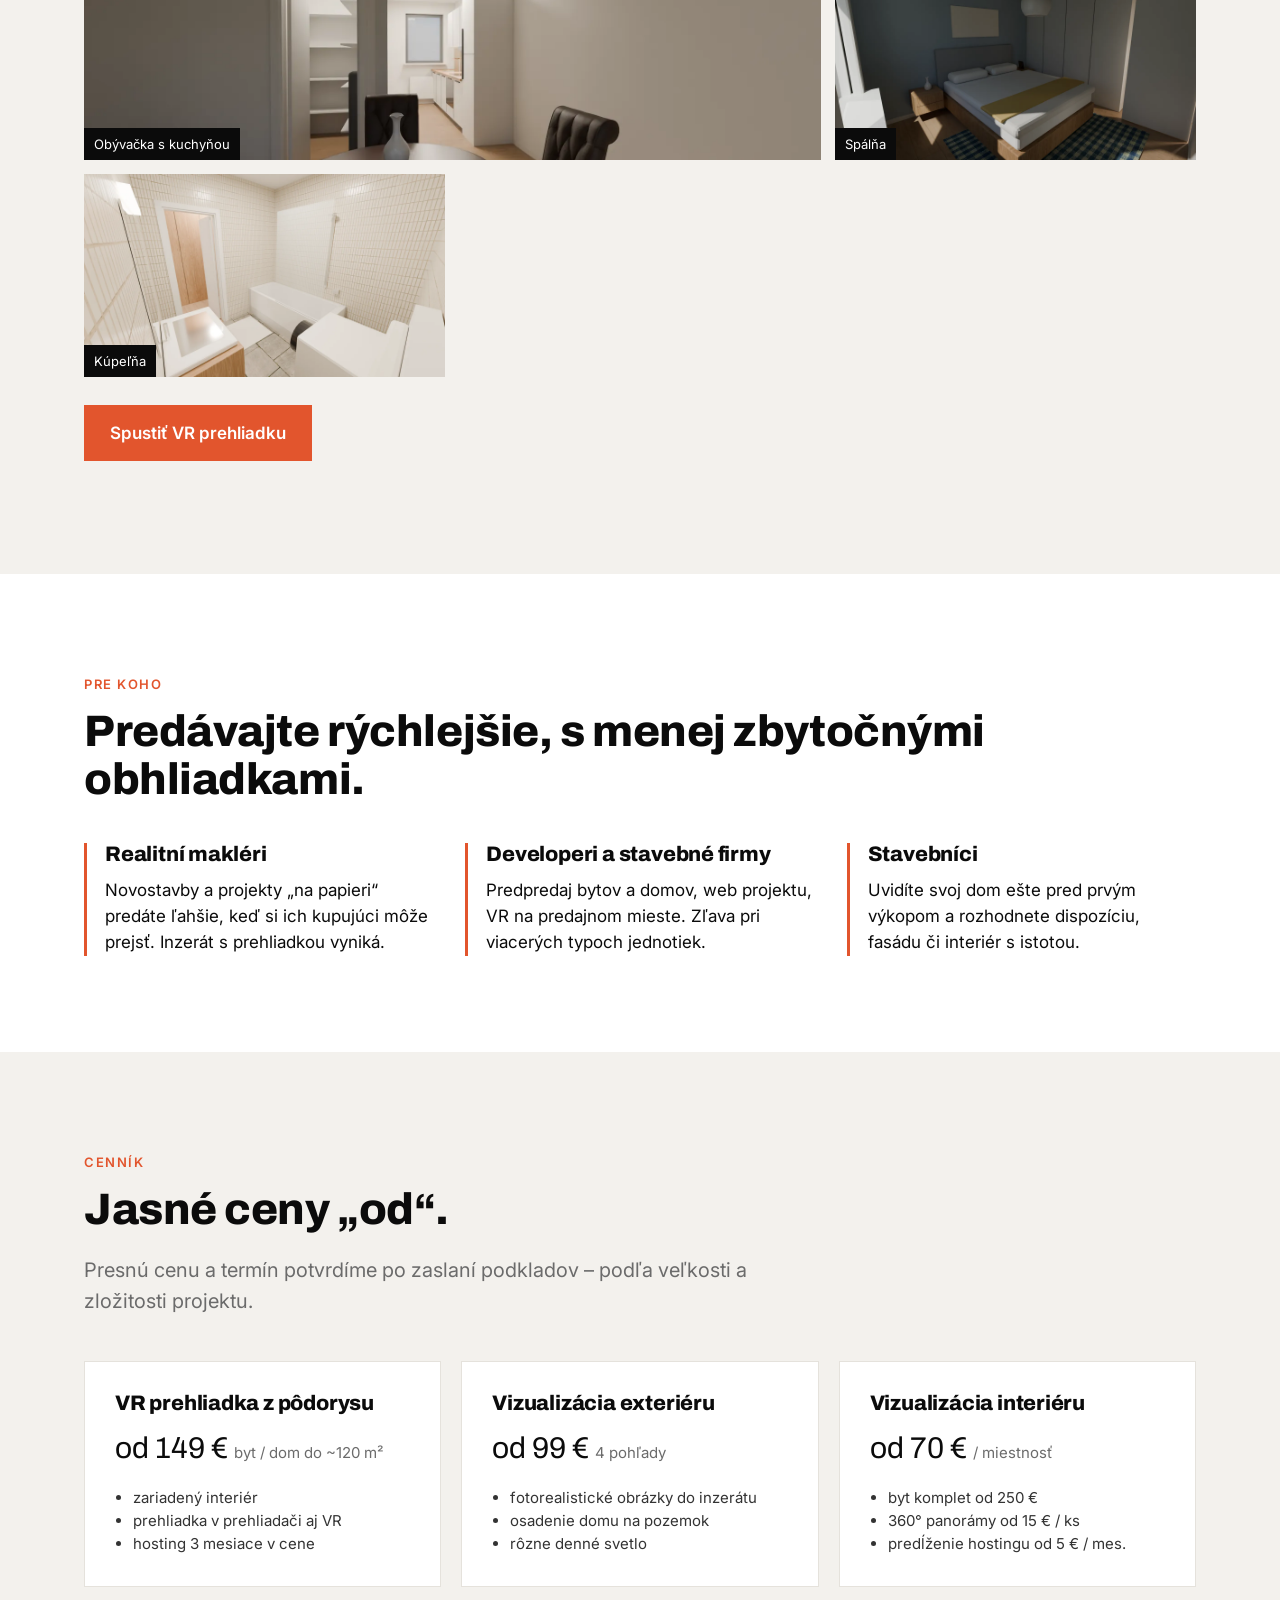
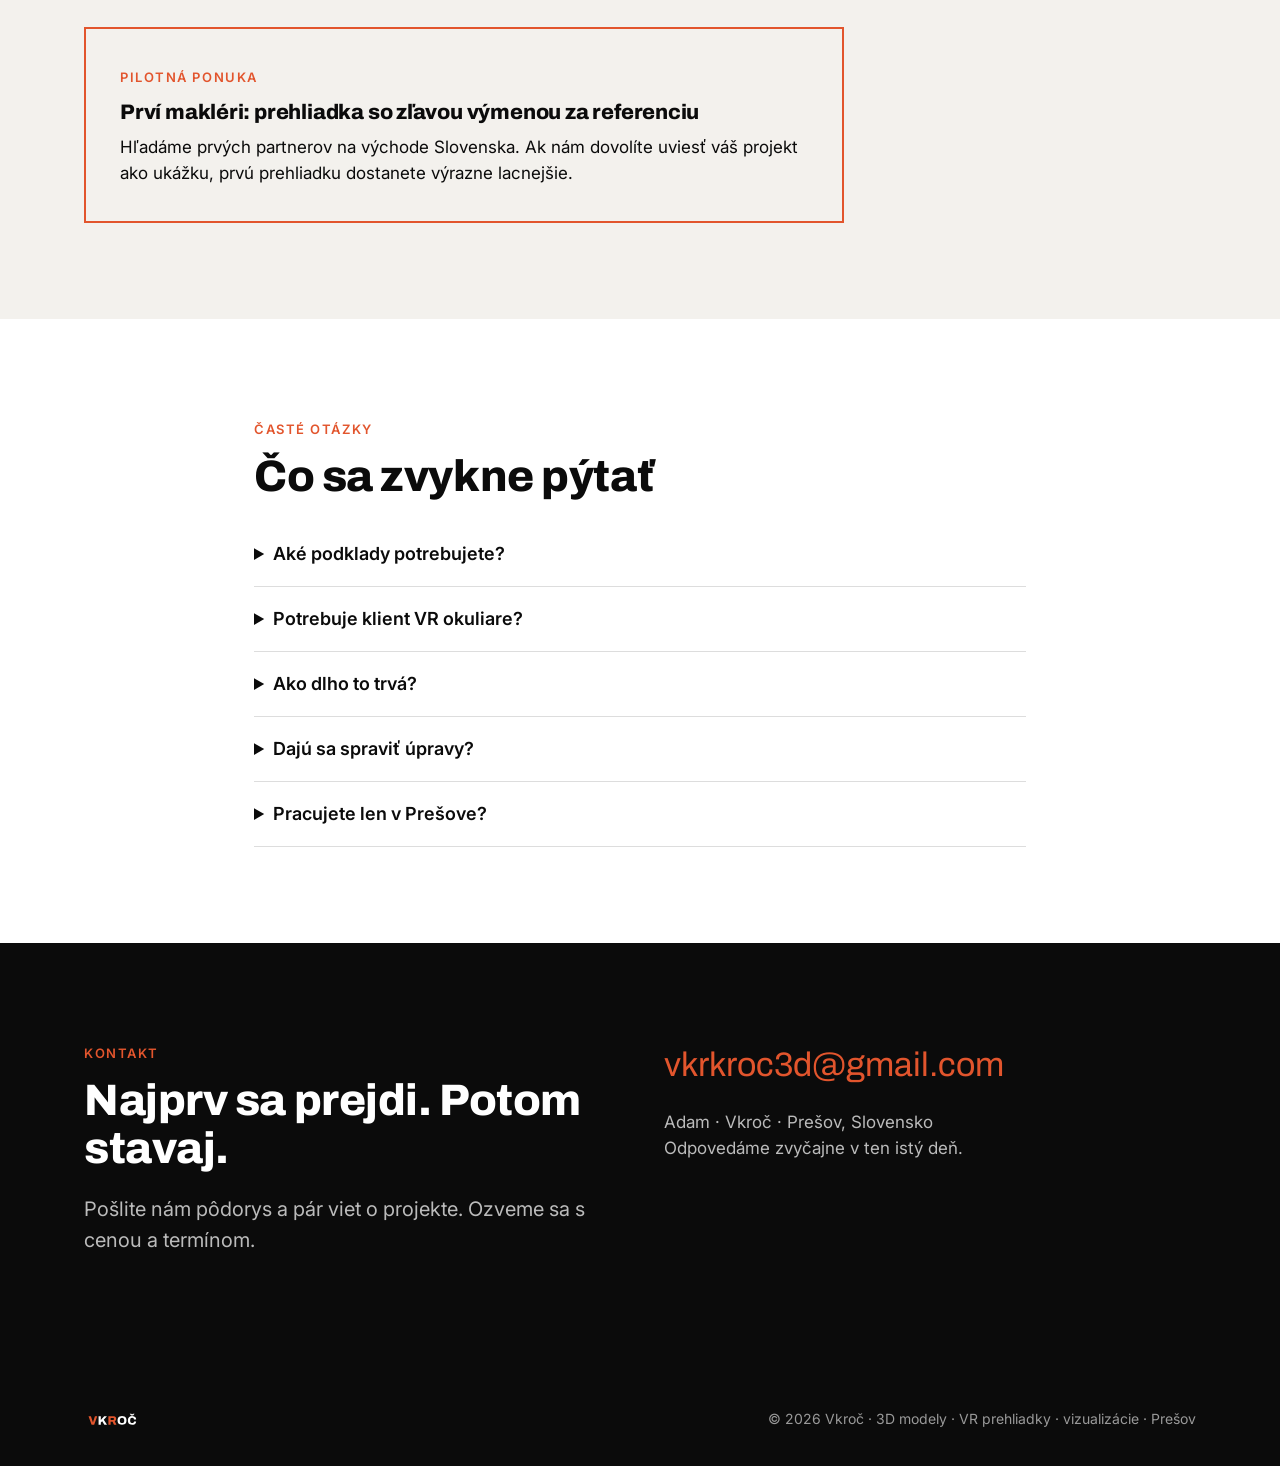
==== commit f8c26062: "Prechádzka: interiér (byt) s nadhľadom obývačky, exteriér ako sekundárny" ====
--- a/index.html
+++ b/index.html
@@ -88,9 +88,11 @@
 <figure><img src="img/exterior_front-sm.jpg" alt="Pohľad na vstup" loading="lazy"><figcaption>Vstup do domu</figcaption></figure>
 </div>
 <div class="video">
-<video src="img/walk.mp4" poster="img/living.jpg" controls muted playsinline loop></video>
-<div><h3>Prechádzka domom</h3><p>Takto sa klient pohybuje po dome vlastným tempom – izbu po izbe, s reálnymi rozmermi. Vo VR okuliaroch môže dom prejsť aj v mierke 1:1.</p>
-<p style="color:var(--grey);font-size:15px">Interaktívnu ukážku pošleme na požiadanie ako odkaz.</p></div>
+<video src="img/byt3i_walk.mp4" poster="img/byt3i_walk_poster.jpg" controls muted playsinline preload="none"></video>
+<div><h3>Prechádzka interiérom</h3><p>Takto sa klient pohybuje po interiéri vlastným tempom – izbu po izbe, s reálnymi rozmermi. Vo VR okuliaroch môže priestor prejsť aj v mierke 1:1.</p>
+<p style="color:var(--grey);font-size:15px">Ukážka: 3-izbový byt v novostavbe. Interaktívnu ukážku pošleme na požiadanie ako odkaz.</p>
+<h3 style="margin-top:24px">Exteriér</h3>
+<video src="img/walk.mp4" poster="img/exterior_front-sm.jpg" controls muted playsinline loop preload="none"></video></div>
 </div>
 <div style="margin-top:72px">
 <h3 style="font-family:Archivo;font-size:28px;margin:0 0 8px">3-izbový byt v novostavbe · cca 70 m²</h3>
@@ -99,10 +101,6 @@
 <figure class="span2"><picture><source srcset="img/byt3i_obyvacka_kuchyna.webp" type="image/webp"><img src="img/byt3i_obyvacka_kuchyna.jpg" alt="Obývačka s kuchyňou" loading="lazy"></picture><figcaption>Obývačka s kuchyňou</figcaption></figure>
 <figure><picture><source srcset="img/byt3i_spalna.webp" type="image/webp"><img src="img/byt3i_spalna.jpg" alt="Spálňa" loading="lazy"></picture><figcaption>Spálňa</figcaption></figure>
 <figure><picture><source srcset="img/byt3i_kupelna.webp" type="image/webp"><img src="img/byt3i_kupelna.jpg" alt="Kúpeľňa" loading="lazy"></picture><figcaption>Kúpeľňa</figcaption></figure>
-</div>
-<div class="video">
-<video src="img/byt3i_walk.mp4" poster="img/byt3i_walk_poster.jpg" controls muted playsinline preload="none"></video>
-<div><h3>Prechádzka bytom</h3><p>Krátka prechádzka ukážkovým bytom – od vstupu cez obývačku s kuchyňou až po spálňu a kúpeľňu.</p></div>
 </div>
 <p style="margin-top:28px"><a class="btn" href="tour/byt3i/tour4.html?model=house_byt3i.glb&amp;lm=lm/&amp;col0=col_byt3i.bin&amp;spots=byt3i&amp;start=1&amp;dhc=4.7,4.6" target="_blank" rel="noopener">Spustiť VR prehliadku</a></p>
 </div></div></section>
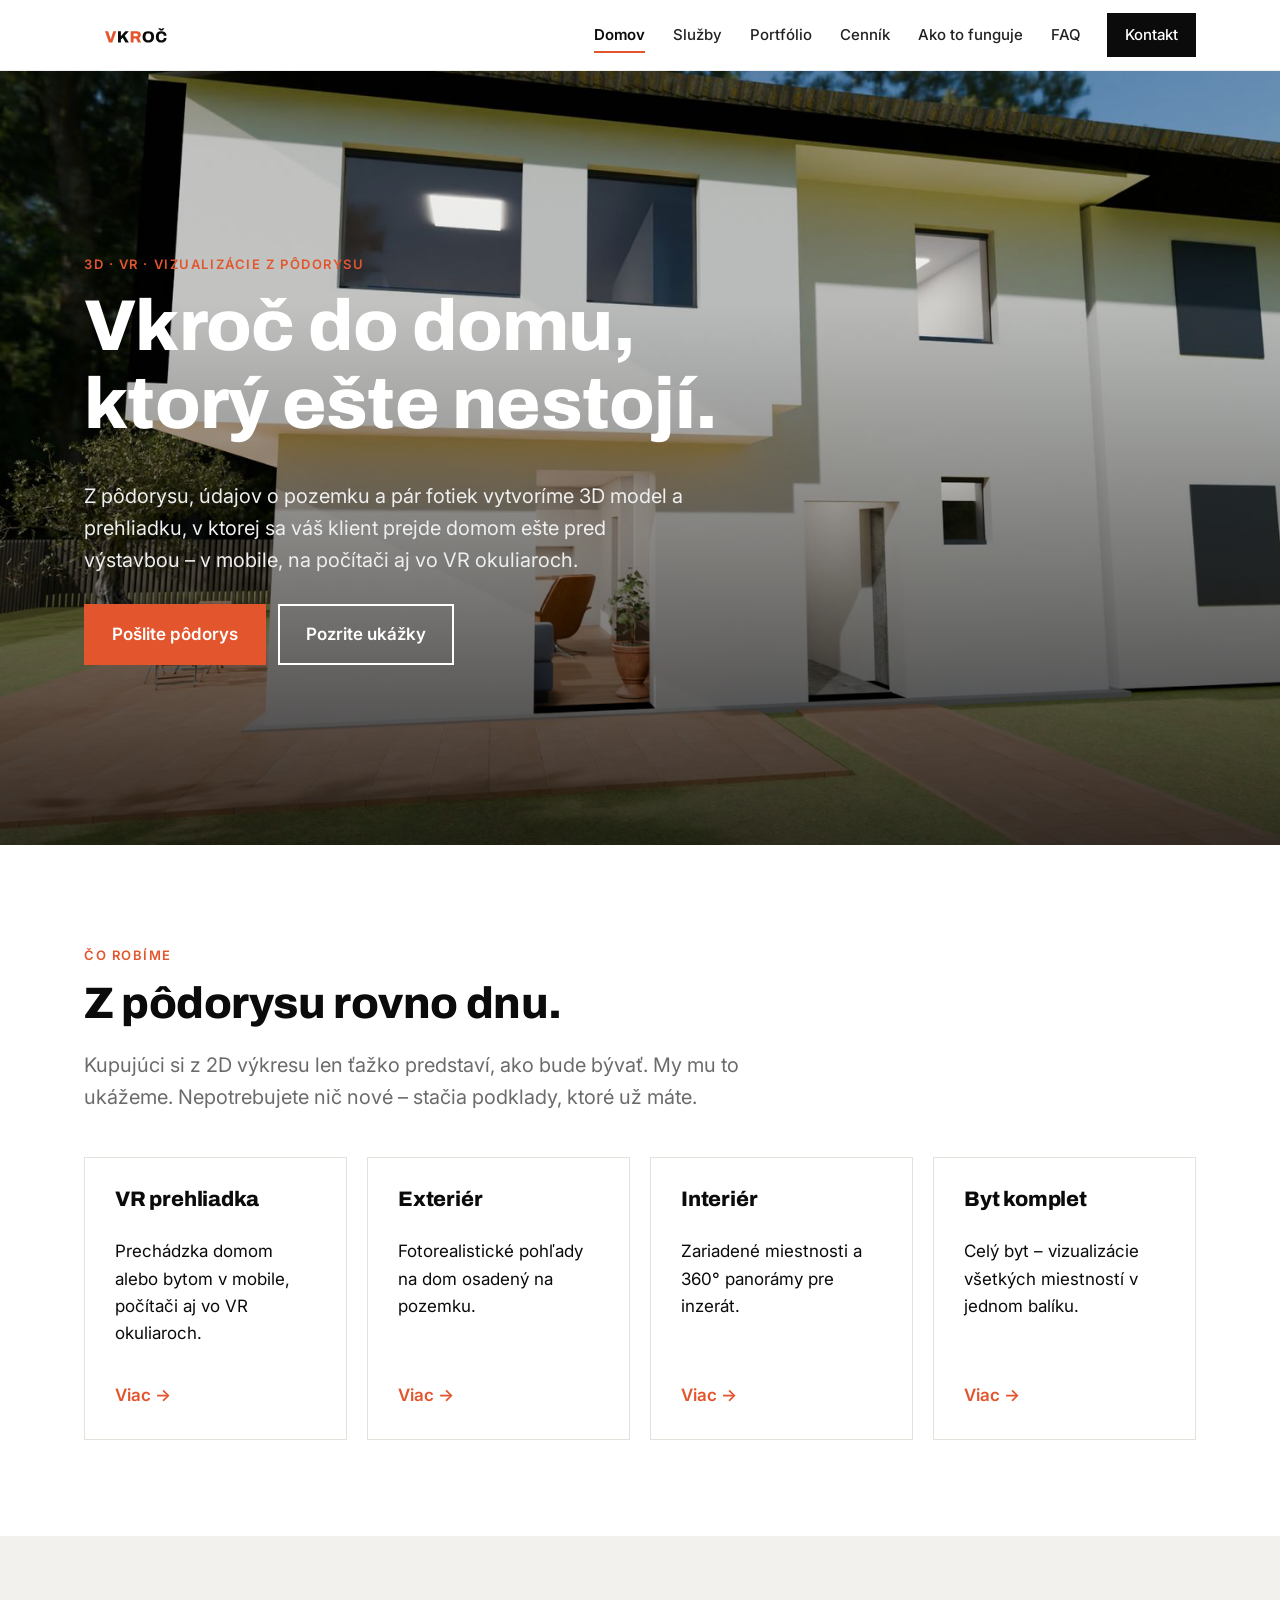
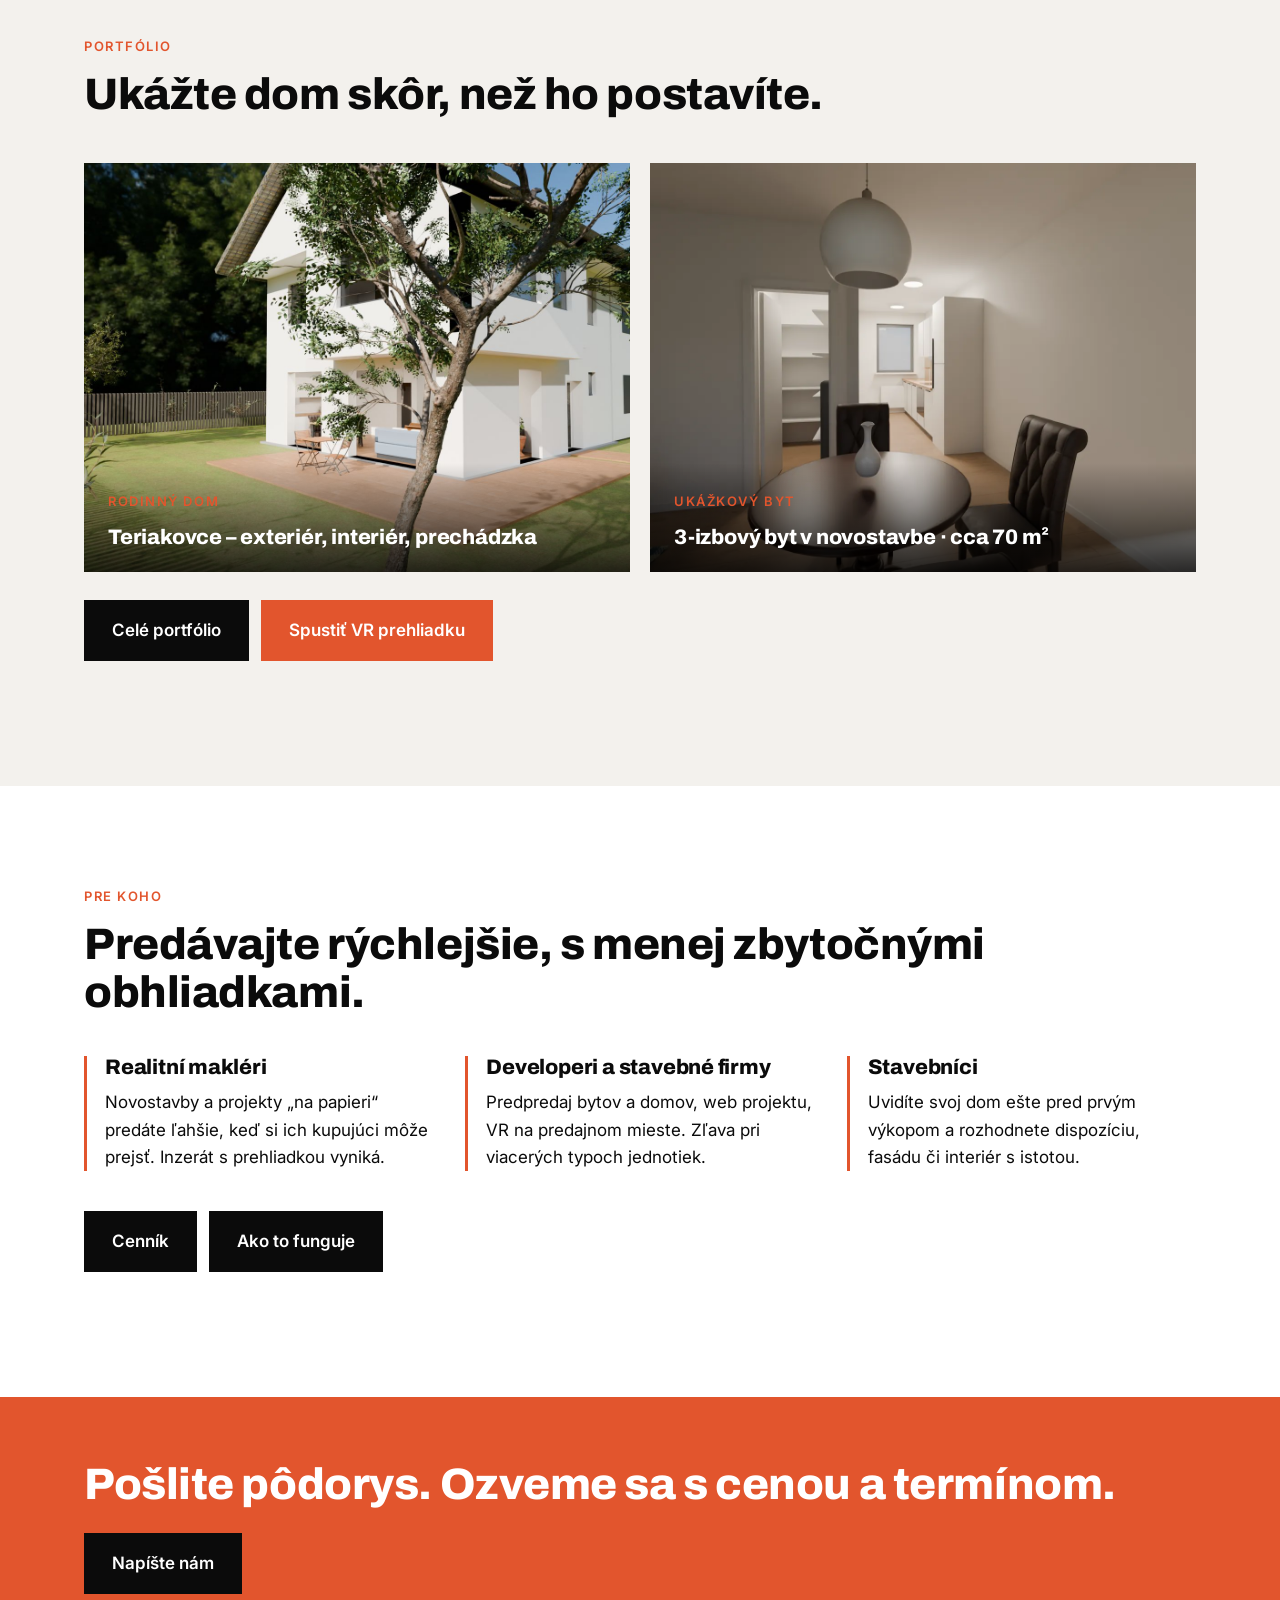
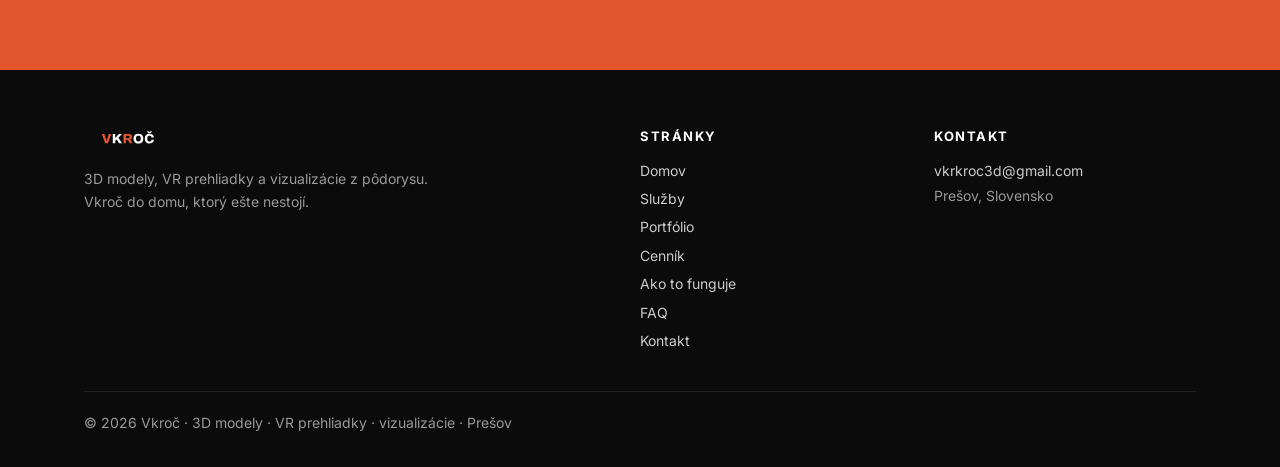
==== commit 681383c1: "Viacstránkový web: navigácia, služby, portfólio, cenník, postup, FAQ, kontakt" ====
--- a/index.html
+++ b/index.html
@@ -5,140 +5,76 @@
 <meta name="viewport" content="width=device-width,initial-scale=1">
 <title>Vkroč – 3D modely a VR prehliadky z pôdorysu | Prešov</title>
 <meta name="description" content="Z pôdorysu, údajov o pozemku a pár fotiek vytvoríme 3D model, VR prehliadku a fotorealistické vizualizácie. Pre maklérov, developerov a stavebníkov na Slovensku.">
-<meta property="og:title" content="Vkroč – Vkroč do domu, ktorý ešte nestojí">
-<meta property="og:description" content="3D modely, VR prehliadky a vizualizácie z pôdorysu. Prešov, celé Slovensko.">
-<meta property="og:image" content="img/exterior_front.jpg">
+<link rel="canonical" href="https://adamskusaai.github.io/vkroc/">
+<meta property="og:type" content="website">
+<meta property="og:locale" content="sk_SK">
+<meta property="og:site_name" content="Vkroč">
+<meta property="og:title" content="Vkroč – 3D modely a VR prehliadky z pôdorysu | Prešov">
+<meta property="og:description" content="Z pôdorysu, údajov o pozemku a pár fotiek vytvoríme 3D model, VR prehliadku a fotorealistické vizualizácie. Pre maklérov, developerov a stavebníkov na Slovensku.">
+<meta property="og:url" content="https://adamskusaai.github.io/vkroc/">
+<meta property="og:image" content="https://adamskusaai.github.io/vkroc/img/exterior_front.jpg">
+<meta name="twitter:card" content="summary_large_image">
+<meta name="theme-color" content="#0B0B0B">
 <link rel="icon" href="img/favicon.svg" type="image/svg+xml">
 <link rel="preconnect" href="https://fonts.googleapis.com"><link rel="preconnect" href="https://fonts.gstatic.com" crossorigin>
-<link href="https://fonts.googleapis.com/css2?family=Archivo:wght@800&family=Inter:wght@400;500;600&display=swap" rel="stylesheet">
-<style>
-:root{--ink:#0B0B0B;--white:#fff;--or:#E2552D;--grey:#6B6B6B;--paper:#F3F1ED}
-*{box-sizing:border-box}html{scroll-behavior:smooth}
-body{margin:0;font-family:Inter,Arial,Helvetica,sans-serif;color:var(--ink);background:var(--white);line-height:1.55;font-size:17px}
-h1,h2,h3{font-family:Archivo,Arial,sans-serif;font-weight:800;line-height:1.08;margin:0 0 .5em;letter-spacing:-.01em}
-h1{font-size:clamp(38px,6vw,72px)}h2{font-size:clamp(28px,4vw,44px)}h3{font-size:21px}
-a{color:inherit}.wrap{max-width:1160px;margin:0 auto;padding:0 24px}
-header{position:sticky;top:0;z-index:10;background:rgba(255,255,255,.94);backdrop-filter:blur(6px);border-bottom:1px solid #eee}
-header .wrap{display:flex;align-items:center;justify-content:space-between;height:68px}
-header img{height:26px}nav a{margin-left:26px;text-decoration:none;font-weight:500;font-size:15px}
-nav a.cta{background:var(--ink);color:#fff;padding:10px 18px}
-@media(max-width:760px){nav a:not(.cta){display:none}}
-.hero{position:relative;min-height:min(86vh,780px);display:flex;align-items:flex-end;color:#fff;background:#111 url(img/exterior_front.jpg) center/cover}
-.hero:before{content:"";position:absolute;inset:0;background:linear-gradient(180deg,rgba(0,0,0,.05) 30%,rgba(0,0,0,.72))}
-.hero .wrap{position:relative;padding-bottom:72px;width:100%}
-.hero p{font-size:20px;max-width:620px;margin:0 0 28px;color:#eee}
-.btn{display:inline-block;padding:15px 26px;font-weight:600;text-decoration:none;background:var(--or);color:#fff;margin-right:12px}
-.btn.ghost{background:transparent;border:2px solid #fff}
-.tag{display:inline-block;font-size:13px;letter-spacing:.12em;text-transform:uppercase;color:var(--or);font-weight:600;margin-bottom:14px}
-section{padding:96px 0}.paper{background:var(--paper)}.dark{background:var(--ink);color:#fff}
-.lead{font-size:20px;color:var(--grey);max-width:720px}.dark .lead{color:#bbb}
-.steps{display:grid;grid-template-columns:repeat(3,1fr);gap:32px;margin-top:48px}
-.steps div{border-top:3px solid var(--ink);padding-top:20px}.steps b{font-family:Archivo;font-size:44px;color:var(--or);display:block;line-height:1}
-.grid{display:grid;grid-template-columns:repeat(3,1fr);gap:14px;margin-top:40px}
-.grid figure{margin:0;position:relative;overflow:hidden;background:#ddd;aspect-ratio:16/9}
-.grid img{width:100%;height:100%;object-fit:cover;display:block;transition:transform .4s}.grid figure:hover img{transform:scale(1.04)}
-.grid figcaption{position:absolute;left:0;bottom:0;background:var(--ink);color:#fff;font-size:13px;padding:6px 10px}
-.grid .span2{grid-column:span 2;aspect-ratio:auto}.grid .span2 img{position:absolute;inset:0}.grid .wide{grid-column:span 2;grid-row:span 2}
-.video{margin-top:40px;display:grid;grid-template-columns:1.4fr 1fr;gap:40px;align-items:center}
-video{width:100%;display:block;background:#000}
-.cards{display:grid;grid-template-columns:repeat(3,1fr);gap:20px;margin-top:44px}
-.card{background:#fff;padding:30px;border:1px solid #e5e2dc}.card .price{font-family:Archivo;font-size:30px;margin:10px 0}
-.card .price small{font-family:Inter;font-size:15px;color:var(--grey);font-weight:400}
-.card ul{padding-left:18px;margin:14px 0 0;color:#333;font-size:15px}
-.who{display:grid;grid-template-columns:repeat(3,1fr);gap:32px;margin-top:40px}
-.who div{border-left:3px solid var(--or);padding-left:18px}
-.pilot{border:2px solid var(--or);padding:34px;margin-top:40px;max-width:760px}
-.faq details{border-bottom:1px solid #ddd;padding:18px 0}.faq summary{font-weight:600;cursor:pointer;font-size:18px}
-.contact{display:grid;grid-template-columns:1fr 1fr;gap:48px;align-items:start}
-.contact a.mail{font-family:Archivo;font-size:clamp(22px,3vw,34px);color:var(--or);text-decoration:none;word-break:break-all}
-footer{padding:36px 0;font-size:14px;color:#999;background:var(--ink)}footer .wrap{display:flex;justify-content:space-between;align-items:center;gap:20px;flex-wrap:wrap}footer img{height:20px}
-@media(max-width:860px){.steps,.grid,.cards,.who,.video,.contact{grid-template-columns:1fr}.grid .span2{grid-column:span 2;aspect-ratio:auto}.grid .span2 img{position:absolute;inset:0}.grid .wide,.grid .span2{grid-column:auto;grid-row:auto}section{padding:64px 0}}
-</style>
+<link href="https://fonts.googleapis.com/css2?family=Archivo:wght@800&amp;family=Inter:wght@400;500;600&amp;display=swap" rel="stylesheet">
+<link rel="stylesheet" href="assets/style.css">
+<script>document.documentElement.classList.add('js')</script>
 </head>
 <body>
-<header><div class="wrap"><a href="#"><img src="img/logo.svg" alt="Vkroč"></a>
-<nav><a href="#ako">Ako to funguje</a><a href="#ukazky">Ukážky</a><a href="#cennik">Cenník</a><a href="#kontakt" class="cta">Pošlite pôdorys</a></nav></div></header>
+<a class="skip" href="#main">Preskočiť na obsah</a>
+<header class="site-header"><div class="wrap"><a class="logo" href="index.html" aria-label="Vkroč – domov"><img src="img/logo.svg" alt="Vkroč" width="104" height="26"></a>
+<button class="burger" aria-label="Menu" aria-expanded="false" aria-controls="nav"><span></span><span></span><span></span></button>
+<nav id="nav" class="nav" aria-label="Hlavné menu"><a href="index.html" class="active" aria-current="page">Domov</a><a href="sluzby.html">Služby</a><a href="portfolio.html">Portfólio</a><a href="cennik.html">Cenník</a><a href="ako-to-funguje.html">Ako to funguje</a><a href="faq.html">FAQ</a><a href="kontakt.html" class="cta">Kontakt</a></nav></div></header>
+<main id="main">
 
 <section class="hero"><div class="wrap">
 <span class="tag">3D · VR · vizualizácie z pôdorysu</span>
 <h1>Vkroč do domu,<br>ktorý ešte nestojí.</h1>
 <p>Z pôdorysu, údajov o pozemku a pár fotiek vytvoríme 3D model a prehliadku, v ktorej sa váš klient prejde domom ešte pred výstavbou – v mobile, na počítači aj vo VR okuliaroch.</p>
-<a class="btn" href="#kontakt">Pošlite pôdorys</a><a class="btn ghost" href="#ukazky">Pozrite ukážky</a>
+<a class="btn" href="kontakt.html">Pošlite pôdorys</a><a class="btn ghost" href="portfolio.html">Pozrite ukážky</a>
 </div></section>
 
-<section id="ako"><div class="wrap">
-<span class="tag">Ako to funguje</span>
+<section><div class="wrap reveal">
+<span class="tag">Čo robíme</span>
 <h2>Z pôdorysu rovno dnu.</h2>
 <p class="lead">Kupujúci si z 2D výkresu len ťažko predstaví, ako bude bývať. My mu to ukážeme. Nepotrebujete nič nové – stačia podklady, ktoré už máte.</p>
-<div class="steps">
-<div><b>1</b><h3>Pošlete podklady</h3>Pôdorys (PDF alebo DWG), rezy či pohľady, údaje o pozemku a pár fotiek okolia. Obratom potvrdíme cenu a termín.</div>
-<div><b>2</b><h3>Postavíme 3D model</h3>Presne podľa výkresov – dispozícia, okná, schodisko, terén. Zariadime interiér v štýle, ktorý ladí s cieľovým kupujúcim.</div>
-<div><b>3</b><h3>Dostanete prehliadku</h3>Odkaz na prehliadku do inzerátu, 360° panorámy pre portály a fotorealistické obrázky. Funguje v mobile aj vo VR okuliaroch Meta Quest.</div>
+<div class="cards four">
+<a class="card" href="sluzby.html#vr"><h3>VR prehliadka</h3><p>Prechádzka domom alebo bytom v mobile, počítači aj vo VR okuliaroch.</p><span class="more">Viac</span></a>
+<a class="card" href="sluzby.html#exterier"><h3>Exteriér</h3><p>Fotorealistické pohľady na dom osadený na pozemku.</p><span class="more">Viac</span></a>
+<a class="card" href="sluzby.html#interier"><h3>Interiér</h3><p>Zariadené miestnosti a 360° panorámy pre inzerát.</p><span class="more">Viac</span></a>
+<a class="card" href="sluzby.html#byt"><h3>Byt komplet</h3><p>Celý byt – vizualizácie všetkých miestností v jednom balíku.</p><span class="more">Viac</span></a>
 </div></div></section>
 
-<section id="ukazky" class="paper"><div class="wrap">
-<span class="tag">Ukážky</span>
+<section class="paper"><div class="wrap reveal">
+<span class="tag">Portfólio</span>
 <h2>Ukážte dom skôr, než ho postavíte.</h2>
-<p class="lead">Rodinný dom vytvorený len z projektovej dokumentácie – exteriér, interiér a prechádzka domom.</p>
-<div class="grid">
-<figure class="wide"><img src="img/exterior_garden.jpg" alt="Exteriér domu so záhradou" loading="lazy"><figcaption>Exteriér so záhradou</figcaption></figure>
-<figure><img src="img/living-sm.jpg" alt="Obývačka" loading="lazy"><figcaption>Obývačka</figcaption></figure>
-<figure><img src="img/kitchen-sm.jpg" alt="Kuchyňa" loading="lazy"><figcaption>Kuchyňa</figcaption></figure>
-<figure class="span2"><img src="img/bedroom.jpg" alt="Spálňa" loading="lazy"><figcaption>Spálňa</figcaption></figure>
-<figure><img src="img/exterior_front-sm.jpg" alt="Pohľad na vstup" loading="lazy"><figcaption>Vstup do domu</figcaption></figure>
+<div class="cards two">
+<a class="teaser" href="portfolio.html#dom"><img src="img/exterior_garden.jpg" alt="Rodinný dom Teriakovce" loading="lazy"><div><span class="tag">Rodinný dom</span><h3>Teriakovce – exteriér, interiér, prechádzka</h3></div></a>
+<a class="teaser" href="portfolio.html#byt"><picture><source srcset="img/byt3i_obyvacka_kuchyna.webp" type="image/webp"><img src="img/byt3i_obyvacka_kuchyna.jpg" alt="3-izbový byt v novostavbe" loading="lazy"></picture><div><span class="tag">Ukážkový byt</span><h3>3-izbový byt v novostavbe · cca 70 m²</h3></div></a>
 </div>
-<div class="video">
-<video src="img/byt3i_walk.mp4" poster="img/byt3i_walk_poster.jpg" controls muted playsinline preload="none"></video>
-<div><h3>Prechádzka interiérom</h3><p>Takto sa klient pohybuje po interiéri vlastným tempom – izbu po izbe, s reálnymi rozmermi. Vo VR okuliaroch môže priestor prejsť aj v mierke 1:1.</p>
-<p style="color:var(--grey);font-size:15px">Ukážka: 3-izbový byt v novostavbe. Interaktívnu ukážku pošleme na požiadanie ako odkaz.</p>
-<h3 style="margin-top:24px">Exteriér</h3>
-<video src="img/walk.mp4" poster="img/exterior_front-sm.jpg" controls muted playsinline loop preload="none"></video></div>
-</div>
-<div style="margin-top:72px">
-<h3 style="font-family:Archivo;font-size:28px;margin:0 0 8px">3-izbový byt v novostavbe · cca 70 m²</h3>
-<p class="lead">Ukážkový byt, orientačná dispozícia. Kupujúci si byt prejde ešte pred dokončením stavby – obývačka s kuchyňou, spálňa aj kúpeľňa.</p>
-<div class="grid">
-<figure class="span2"><picture><source srcset="img/byt3i_obyvacka_kuchyna.webp" type="image/webp"><img src="img/byt3i_obyvacka_kuchyna.jpg" alt="Obývačka s kuchyňou" loading="lazy"></picture><figcaption>Obývačka s kuchyňou</figcaption></figure>
-<figure><picture><source srcset="img/byt3i_spalna.webp" type="image/webp"><img src="img/byt3i_spalna.jpg" alt="Spálňa" loading="lazy"></picture><figcaption>Spálňa</figcaption></figure>
-<figure><picture><source srcset="img/byt3i_kupelna.webp" type="image/webp"><img src="img/byt3i_kupelna.jpg" alt="Kúpeľňa" loading="lazy"></picture><figcaption>Kúpeľňa</figcaption></figure>
-</div>
-<p style="margin-top:28px"><a class="btn" href="tour/byt3i/tour4.html?model=house_byt3i.glb&amp;lm=lm/&amp;col0=col_byt3i.bin&amp;spots=byt3i&amp;start=1&amp;dhc=4.7,4.6" target="_blank" rel="noopener">Spustiť VR prehliadku</a></p>
-</div></div></section>
+<p style="margin-top:28px"><a class="btn dark" href="portfolio.html">Celé portfólio</a><a class="btn" href="tour/byt3i/tour4.html?model=house_byt3i.glb&amp;lm=lm/&amp;col0=col_byt3i.bin&amp;spots=byt3i&amp;start=1&amp;dhc=4.7,4.6" target="_blank" rel="noopener">Spustiť VR prehliadku</a></p>
+</div></section>
 
-<section><div class="wrap">
+<section><div class="wrap reveal">
 <span class="tag">Pre koho</span>
 <h2>Predávajte rýchlejšie, s menej zbytočnými obhliadkami.</h2>
 <div class="who">
 <div><h3>Realitní makléri</h3>Novostavby a projekty „na papieri“ predáte ľahšie, keď si ich kupujúci môže prejsť. Inzerát s prehliadkou vyniká.</div>
 <div><h3>Developeri a stavebné firmy</h3>Predpredaj bytov a domov, web projektu, VR na predajnom mieste. Zľava pri viacerých typoch jednotiek.</div>
 <div><h3>Stavebníci</h3>Uvidíte svoj dom ešte pred prvým výkopom a rozhodnete dispozíciu, fasádu či interiér s istotou.</div>
-</div></div></section>
-
-<section id="cennik" class="paper"><div class="wrap">
-<span class="tag">Cenník</span>
-<h2>Jasné ceny „od“.</h2>
-<p class="lead">Presnú cenu a termín potvrdíme po zaslaní podkladov – podľa veľkosti a zložitosti projektu.</p>
-<div class="cards">
-<div class="card"><h3>VR prehliadka z pôdorysu</h3><div class="price">od 149 € <small>byt / dom do ~120 m²</small></div><ul><li>zariadený interiér</li><li>prehliadka v prehliadači aj VR</li><li>hosting 3 mesiace v cene</li></ul></div>
-<div class="card"><h3>Vizualizácia exteriéru</h3><div class="price">od 99 € <small>4 pohľady</small></div><ul><li>fotorealistické obrázky do inzerátu</li><li>osadenie domu na pozemok</li><li>rôzne denné svetlo</li></ul></div>
-<div class="card"><h3>Vizualizácia interiéru</h3><div class="price">od 70 € <small>/ miestnosť</small></div><ul><li>byt komplet od 250 €</li><li>360° panorámy od 15 € / ks</li><li>predĺženie hostingu od 5 € / mes.</li></ul></div>
 </div>
-<div class="pilot"><span class="tag">Pilotná ponuka</span><h3>Prví makléri: prehliadka so zľavou výmenou za referenciu</h3>Hľadáme prvých partnerov na východe Slovenska. Ak nám dovolíte uviesť váš projekt ako ukážku, prvú prehliadku dostanete výrazne lacnejšie.</div>
+<p style="margin-top:40px"><a class="btn dark" href="cennik.html">Cenník</a><a class="btn dark" href="ako-to-funguje.html">Ako to funguje</a></p>
 </div></section>
-
-<section class="faq"><div class="wrap" style="max-width:820px">
-<span class="tag">Časté otázky</span><h2>Čo sa zvykne pýtať</h2>
-<details><summary>Aké podklady potrebujete?</summary><p>Stačí pôdorys každého podlažia (PDF alebo DWG), ideálne aj rezy a pohľady. Pre exteriér pomôžu údaje o pozemku a fotky okolia. Ak niečo chýba, dopýtame sa.</p></details>
-<details><summary>Potrebuje klient VR okuliare?</summary><p>Nie. Prehliadka funguje v bežnom mobile a počítači cez odkaz. VR okuliare (napr. Meta Quest) sú bonus – zážitok „ako naozaj“.</p></details>
-<details><summary>Ako dlho to trvá?</summary><p>Termín potvrdíme po zaslaní podkladov, podľa veľkosti a zložitosti projektu.</p></details>
-<details><summary>Dajú sa spraviť úpravy?</summary><p>Áno. Po prvej verzii zapracujeme pripomienky – presun dverí, iné materiály, iné zariadenie.</p></details>
-<details><summary>Pracujete len v Prešove?</summary><p>Sme z Prešova, ale pracujeme pre celé Slovensko – všetko sa dá vybaviť online.</p></details>
-</div></section>
-
-<section id="kontakt" class="dark"><div class="wrap contact">
-<div><span class="tag">Kontakt</span><h2>Najprv sa prejdi. Potom stavaj.</h2><p class="lead">Pošlite nám pôdorys a pár viet o projekte. Ozveme sa s cenou a termínom.</p></div>
-<div><a class="mail" href="mailto:vkrkroc3d@gmail.com?subject=Dopyt%20-%20VR%20prehliadka">vkrkroc3d@gmail.com</a><p style="color:#bbb">Adam · Vkroč · Prešov, Slovensko<br>Odpovedáme zvyčajne v ten istý deň.</p></div>
-</div></section>
-
-<footer><div class="wrap"><img src="img/logo-white.svg" alt="Vkroč"><span>© 2026 Vkroč · 3D modely · VR prehliadky · vizualizácie · Prešov</span></div></footer>
+<section class="cta-band"><div class="wrap"><h2>Pošlite pôdorys. Ozveme sa s cenou a termínom.</h2><a class="btn" href="kontakt.html">Napíšte nám</a></div></section>
+</main>
+<footer><div class="wrap">
+<div class="cols">
+<div><img src="img/logo-white.svg" alt="Vkroč" width="88" height="22"><p>3D modely, VR prehliadky a vizualizácie z pôdorysu.<br>Vkroč do domu, ktorý ešte nestojí.</p></div>
+<div><h4>Stránky</h4><a href="index.html">Domov</a><a href="sluzby.html">Služby</a><a href="portfolio.html">Portfólio</a><a href="cennik.html">Cenník</a><a href="ako-to-funguje.html">Ako to funguje</a><a href="faq.html">FAQ</a><a href="kontakt.html">Kontakt</a></div>
+<div><h4>Kontakt</h4><a href="mailto:vkrkroc3d@gmail.com">vkrkroc3d@gmail.com</a><span>Prešov, Slovensko</span></div>
+</div>
+<div class="bottom">© 2026 Vkroč · 3D modely · VR prehliadky · vizualizácie · Prešov</div>
+</div></footer>
+<script src="assets/main.js" defer></script>
 </body></html>
--- a/assets/style.css
+++ b/assets/style.css
@@ -0,0 +1,96 @@
+:root{--ink:#0B0B0B;--white:#fff;--or:#E2552D;--grey:#6B6B6B;--paper:#F3F1ED;--line:#e5e2dc}
+*{box-sizing:border-box}html{scroll-behavior:smooth}
+body{margin:0;font-family:Inter,Arial,Helvetica,sans-serif;color:var(--ink);background:var(--white);line-height:1.6;font-size:17px;-webkit-font-smoothing:antialiased}
+h1,h2,h3{font-family:Archivo,Arial,sans-serif;font-weight:800;line-height:1.08;margin:0 0 .5em;letter-spacing:-.01em}
+h1{font-size:clamp(38px,6vw,72px)}h2{font-size:clamp(28px,4vw,44px)}h3{font-size:21px}
+a{color:inherit}img{max-width:100%}.wrap{max-width:1160px;margin:0 auto;padding:0 24px}
+.skip{position:absolute;left:-999px}.skip:focus{left:12px;top:12px;z-index:99;background:#fff;padding:8px}
+:focus-visible{outline:2px solid var(--or);outline-offset:3px}
+/* header */
+.site-header{position:sticky;top:0;z-index:50;background:rgba(255,255,255,.95);backdrop-filter:blur(8px);border-bottom:1px solid #eee;transition:box-shadow .25s}
+.site-header.scrolled{box-shadow:0 4px 20px rgba(0,0,0,.06)}
+.site-header .wrap{display:flex;align-items:center;justify-content:space-between;height:70px}
+.logo img{height:26px;display:block}
+.nav{display:flex;align-items:center;gap:4px}
+.nav a{text-decoration:none;font-weight:500;font-size:15px;padding:8px 12px;position:relative;color:#222;transition:color .2s}
+.nav a:not(.cta):after{content:"";position:absolute;left:12px;right:12px;bottom:2px;height:2px;background:var(--or);transform:scaleX(0);transform-origin:left;transition:transform .25s}
+.nav a:not(.cta):hover:after,.nav a.active:after{transform:scaleX(1)}
+.nav a.active{color:var(--ink);font-weight:600}
+.nav a.cta{background:var(--ink);color:#fff;padding:10px 18px;margin-left:10px;transition:background .2s}
+.nav a.cta:hover,.nav a.cta.active{background:var(--or)}
+.burger{display:none;background:none;border:0;width:44px;height:44px;cursor:pointer;padding:10px}
+.burger span{display:block;height:2px;background:var(--ink);margin:6px 0;transition:transform .25s,opacity .25s}
+.burger[aria-expanded=true] span:nth-child(1){transform:translateY(8px) rotate(45deg)}
+.burger[aria-expanded=true] span:nth-child(2){opacity:0}
+.burger[aria-expanded=true] span:nth-child(3){transform:translateY(-8px) rotate(-45deg)}
+@media(max-width:960px){.burger{display:block}
+.nav{position:absolute;top:100%;left:0;right:0;height:calc(100vh - 70px);background:#fff;flex-direction:column;align-items:stretch;padding:16px 24px;gap:0;opacity:0;visibility:hidden;transform:translateY(-10px);transition:opacity .25s,transform .25s,visibility .25s;overflow:auto}
+.nav.open{opacity:1;visibility:visible;transform:none}.nav a{font-size:20px;padding:16px 0;border-bottom:1px solid #eee}
+.nav a:not(.cta):after{left:0;right:auto;width:28px;bottom:10px}.nav a.cta{margin:20px 0 0;text-align:center}}
+/* blocks */
+.hero{position:relative;min-height:min(86vh,780px);display:flex;align-items:flex-end;color:#fff;background:#111 url(../img/exterior_front.jpg) center/cover}
+.hero:before{content:"";position:absolute;inset:0;background:linear-gradient(180deg,rgba(0,0,0,.05) 30%,rgba(0,0,0,.75))}
+.hero .wrap{position:relative;padding-bottom:72px;width:100%}
+.hero p{font-size:20px;max-width:620px;margin:0 0 28px;color:#eee}
+.page-hero{background:var(--ink);color:#fff;padding:88px 0 64px}.page-hero .lead{color:#bbb}
+.btn{display:inline-block;padding:15px 26px;font-weight:600;text-decoration:none;background:var(--or);color:#fff;margin:0 12px 12px 0;border:2px solid var(--or);transition:transform .2s,background .2s,color .2s}
+.btn:hover{transform:translateY(-2px);background:#c94420;border-color:#c94420}
+.btn.ghost{background:transparent;border-color:#fff}.btn.ghost:hover{background:#fff;color:var(--ink)}
+.btn.dark{background:var(--ink);border-color:var(--ink)}.btn.dark:hover{background:var(--or);border-color:var(--or)}
+.tag{display:inline-block;font-size:13px;letter-spacing:.12em;text-transform:uppercase;color:var(--or);font-weight:600;margin-bottom:14px}
+section{padding:96px 0}.paper{background:var(--paper)}.dark{background:var(--ink);color:#fff}
+.lead{font-size:20px;color:var(--grey);max-width:720px}.dark .lead{color:#bbb}
+.steps{display:grid;grid-template-columns:repeat(3,1fr);gap:32px;margin-top:48px}
+.steps.five{grid-template-columns:repeat(5,1fr);gap:24px}
+.steps>div{border-top:3px solid var(--ink);padding-top:20px}.steps b{font-family:Archivo;font-size:44px;color:var(--or);display:block;line-height:1;margin-bottom:10px}
+.grid{display:grid;grid-template-columns:repeat(3,1fr);gap:14px;margin-top:40px}
+.grid figure{margin:0;position:relative;overflow:hidden;background:#ddd;aspect-ratio:16/9}
+.grid img{width:100%;height:100%;object-fit:cover;display:block;transition:transform .5s}.grid figure:hover img{transform:scale(1.04)}
+.grid figcaption{position:absolute;left:0;bottom:0;background:var(--ink);color:#fff;font-size:13px;padding:6px 10px}
+.grid .span2{grid-column:span 2;aspect-ratio:auto}.grid .span2 img{position:absolute;inset:0}.grid .wide{grid-column:span 2;grid-row:span 2}
+.video{margin-top:40px;display:grid;grid-template-columns:1.4fr 1fr;gap:40px;align-items:center}
+video{width:100%;display:block;background:#000}
+.cards{display:grid;grid-template-columns:repeat(3,1fr);gap:20px;margin-top:44px}
+.cards.two{grid-template-columns:repeat(2,1fr)}.cards.four{grid-template-columns:repeat(4,1fr)}
+.card{background:#fff;padding:30px;border:1px solid var(--line);transition:transform .25s,box-shadow .25s,border-color .25s;display:flex;flex-direction:column}
+.card:hover{transform:translateY(-4px);box-shadow:0 14px 34px rgba(0,0,0,.08);border-color:#cfcac2}
+.card .price{font-family:Archivo;font-size:30px;margin:10px 0}
+.card .price small{font-family:Inter;font-size:15px;color:var(--grey);font-weight:400}
+.card ul{padding-left:18px;margin:14px 0 0;color:#333;font-size:15px}
+.card .more{margin-top:auto;padding-top:18px;font-weight:600;text-decoration:none;color:var(--or)}
+.card .more:after{content:" →";transition:margin .2s}.card:hover .more:after{margin-left:4px}
+a.card{text-decoration:none;color:inherit}
+.teaser{position:relative;overflow:hidden;display:block;aspect-ratio:4/3;color:#fff;text-decoration:none;background:#222}
+.teaser img{width:100%;height:100%;object-fit:cover;transition:transform .6s;display:block}
+.teaser:hover img{transform:scale(1.05)}
+.teaser div{position:absolute;inset:auto 0 0 0;padding:24px;background:linear-gradient(transparent,rgba(0,0,0,.8))}
+.teaser h3{margin:0}
+.who{display:grid;grid-template-columns:repeat(3,1fr);gap:32px;margin-top:40px}
+.who>div{border-left:3px solid var(--or);padding-left:18px}
+.pilot{border:2px solid var(--or);padding:34px;margin-top:40px;max-width:760px}
+.cond{display:grid;grid-template-columns:repeat(3,1fr);gap:20px;margin-top:40px}
+.cond div{background:var(--ink);color:#fff;padding:26px}.cond b{font-family:Archivo;font-size:30px;color:var(--or);display:block}
+.service{display:grid;grid-template-columns:1fr 1fr;gap:48px;align-items:center;padding:56px 0;border-top:1px solid var(--line)}
+.service:first-of-type{border-top:0}.service img{width:100%;aspect-ratio:16/10;object-fit:cover;display:block}
+.service.rev .media{order:2}
+.service ul{padding-left:18px}.service .price{font-family:Archivo;font-size:22px;color:var(--or)}
+.faq details{border-bottom:1px solid #ddd;padding:18px 0}.faq summary{font-weight:600;cursor:pointer;font-size:18px;list-style:none;display:flex;justify-content:space-between;gap:16px}
+.faq summary::-webkit-details-marker{display:none}.faq summary:after{content:"+";color:var(--or);font-family:Archivo;font-size:24px;line-height:1;transition:transform .2s}
+.faq details[open] summary:after{transform:rotate(45deg)}.faq details p{color:#333;margin:12px 0 0}
+.contact{display:grid;grid-template-columns:1fr 1fr;gap:48px;align-items:start}
+.mail{font-family:Archivo;font-size:clamp(22px,3vw,34px);color:var(--or);text-decoration:none;word-break:break-all}
+form.inq{display:grid;gap:14px}form.inq label{font-size:14px;font-weight:600;display:grid;gap:6px}
+form.inq input,form.inq select,form.inq textarea{font:inherit;padding:12px 14px;border:1px solid #444;background:#151515;color:#fff;width:100%}
+form.inq input:focus,form.inq select:focus,form.inq textarea:focus{border-color:var(--or);outline:none}
+form.inq .row{display:grid;grid-template-columns:1fr 1fr;gap:14px}form.inq .note{font-size:13px;color:#999}
+.cta-band{background:var(--or);color:#fff;padding:64px 0}.cta-band .wrap{display:flex;justify-content:space-between;align-items:center;gap:24px;flex-wrap:wrap}
+.cta-band h2{margin:0}.cta-band .btn{background:var(--ink);border-color:var(--ink)}.cta-band .btn:hover{background:#fff;color:var(--ink);border-color:#fff}
+footer{padding:56px 0 32px;font-size:14px;color:#999;background:var(--ink)}
+footer .cols{display:grid;grid-template-columns:2fr 1fr 1fr;gap:32px;margin-bottom:36px}
+footer img{height:22px}footer a{text-decoration:none;color:#ccc;display:block;padding:3px 0}footer a:hover{color:var(--or)}
+footer h4{color:#fff;font-size:13px;letter-spacing:.12em;text-transform:uppercase;margin:0 0 10px}
+footer .bottom{border-top:1px solid #222;padding-top:20px}
+.js .reveal{opacity:0;transform:translateY(18px);transition:opacity .7s,transform .7s}.js .reveal.in{opacity:1;transform:none}
+@media(prefers-reduced-motion:reduce){*{transition:none!important;animation:none!important}.reveal{opacity:1;transform:none}}
+@media(max-width:960px){.steps.five,.cards.four{grid-template-columns:repeat(2,1fr)}}
+@media(max-width:860px){.steps,.steps.five,.grid,.cards,.cards.two,.cards.four,.who,.video,.contact,.service,.cond,footer .cols,form.inq .row{grid-template-columns:1fr}.service.rev .media{order:0}.grid .wide,.grid .span2{grid-column:auto;grid-row:auto}.grid .span2{aspect-ratio:16/9}section{padding:64px 0}.page-hero{padding:56px 0 40px}}
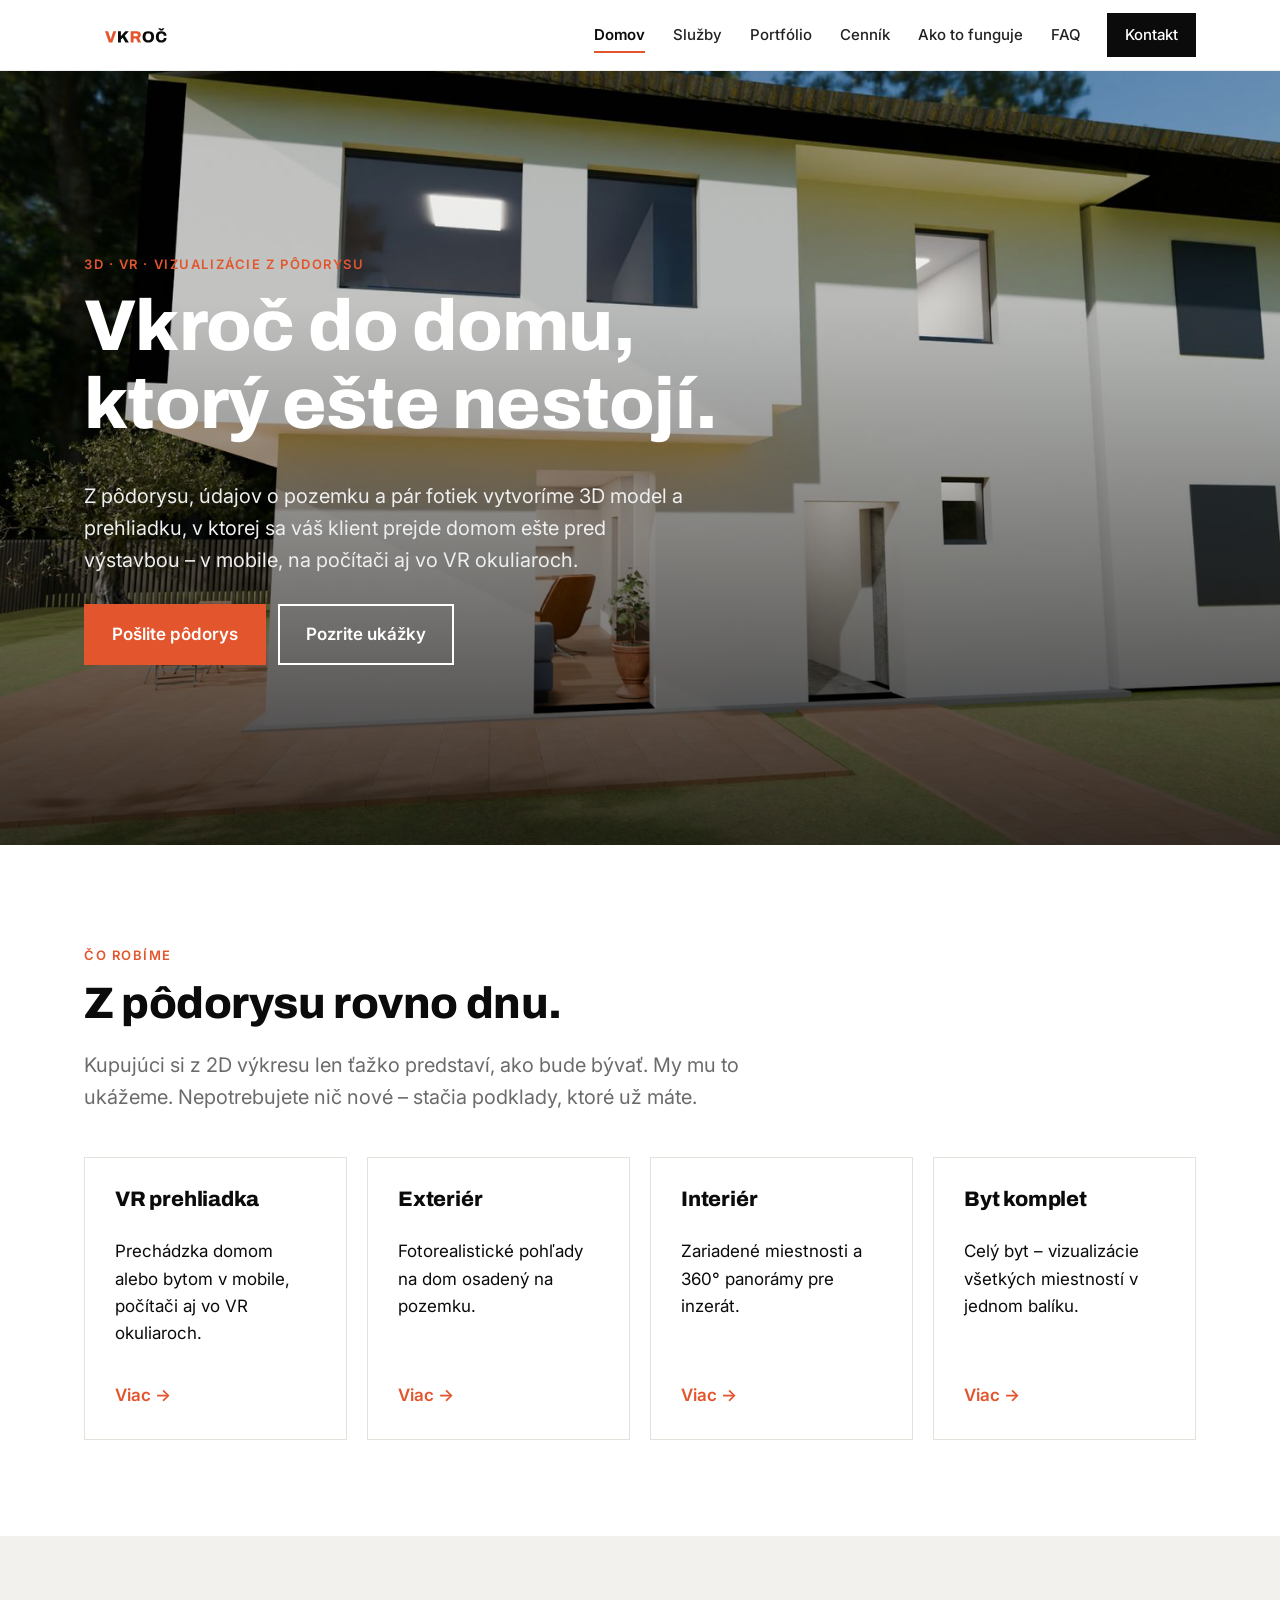
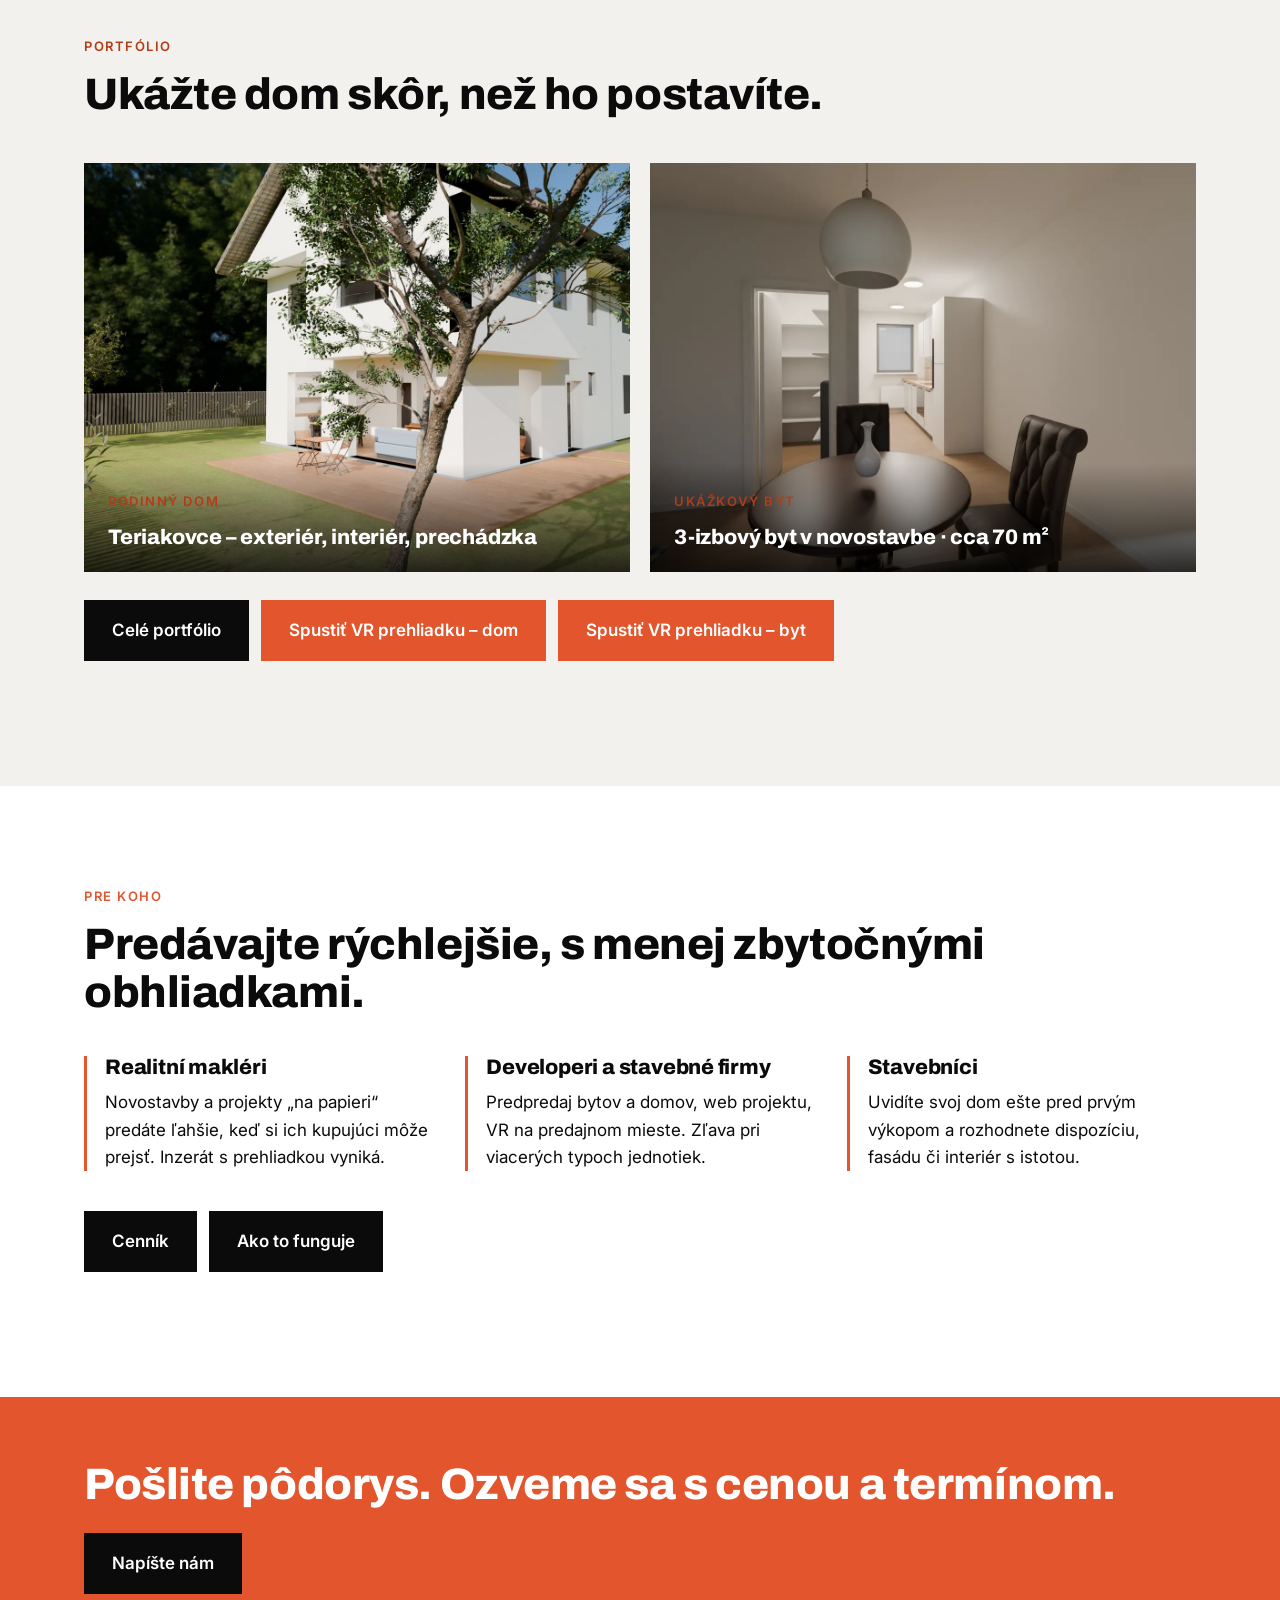
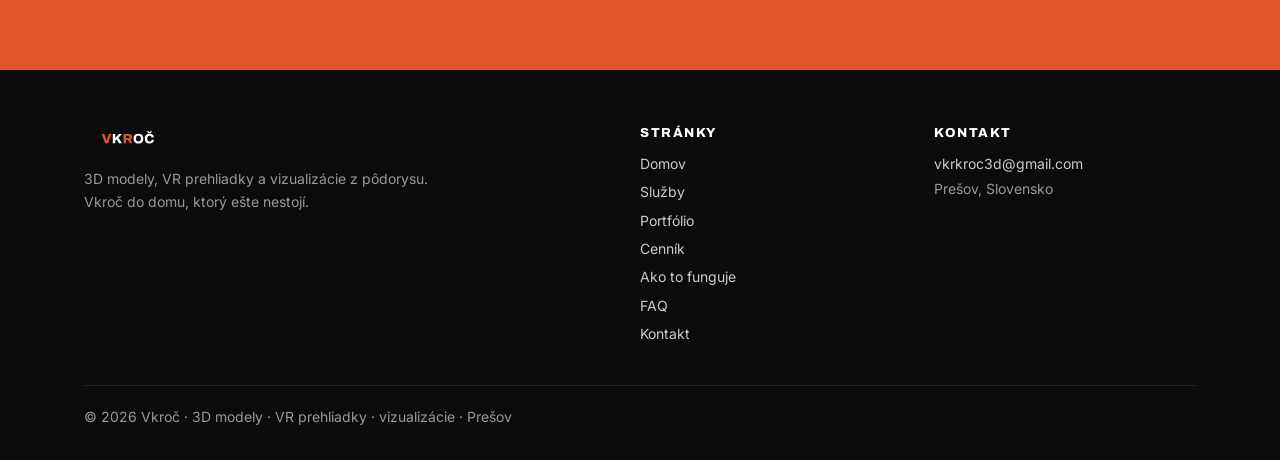
==== commit 297c94b7: "Teriakovce VR tour, SEO (JSON-LD, sitemap, robots, favicons, manifest), 404, hash redirects, a11y/pe" ====
--- a/index.html
+++ b/index.html
@@ -16,6 +16,11 @@
 <meta name="twitter:card" content="summary_large_image">
 <meta name="theme-color" content="#0B0B0B">
 <link rel="icon" href="img/favicon.svg" type="image/svg+xml">
+<link rel="icon" href="img/favicon-32.png" sizes="32x32" type="image/png">
+<link rel="apple-touch-icon" href="img/apple-touch-icon.png">
+<link rel="manifest" href="site.webmanifest">
+<script type="application/ld+json">{"@context":"https://schema.org","@type":"LocalBusiness","name":"Vkroč","description":"3D modely, VR prehliadky a vizualizácie z pôdorysu.","url":"https://adamskusaai.github.io/vkroc/","email":"vkrkroc3d@gmail.com","image":"https://adamskusaai.github.io/vkroc/img/exterior_front.jpg","logo":"https://adamskusaai.github.io/vkroc/img/icon-512.png","address":{"@type":"PostalAddress","addressLocality":"Prešov","addressCountry":"SK"},"areaServed":"SK"}</script>
+<script>(function(){var m={cennik:'cennik.html',kontakt:'kontakt.html',sluzby:'sluzby.html',ukazky:'portfolio.html',portfolio:'portfolio.html',faq:'faq.html',proces:'ako-to-funguje.html'},h=location.hash.slice(1);if(m[h])location.replace(m[h]);})()</script>
 <link rel="preconnect" href="https://fonts.googleapis.com"><link rel="preconnect" href="https://fonts.gstatic.com" crossorigin>
 <link href="https://fonts.googleapis.com/css2?family=Archivo:wght@800&amp;family=Inter:wght@400;500;600&amp;display=swap" rel="stylesheet">
 <link rel="stylesheet" href="assets/style.css">
@@ -50,10 +55,10 @@
 <span class="tag">Portfólio</span>
 <h2>Ukážte dom skôr, než ho postavíte.</h2>
 <div class="cards two">
-<a class="teaser" href="portfolio.html#dom"><img src="img/exterior_garden.jpg" alt="Rodinný dom Teriakovce" loading="lazy"><div><span class="tag">Rodinný dom</span><h3>Teriakovce – exteriér, interiér, prechádzka</h3></div></a>
-<a class="teaser" href="portfolio.html#byt"><picture><source srcset="img/byt3i_obyvacka_kuchyna.webp" type="image/webp"><img src="img/byt3i_obyvacka_kuchyna.jpg" alt="3-izbový byt v novostavbe" loading="lazy"></picture><div><span class="tag">Ukážkový byt</span><h3>3-izbový byt v novostavbe · cca 70 m²</h3></div></a>
+<a class="teaser" href="portfolio.html#dom"><img src="img/exterior_garden.jpg" alt="Rodinný dom Teriakovce" loading="lazy" decoding="async" width="1600" height="900"><div><span class="tag">Rodinný dom</span><h3>Teriakovce – exteriér, interiér, prechádzka</h3></div></a>
+<a class="teaser" href="portfolio.html#byt"><picture><source srcset="img/byt3i_obyvacka_kuchyna.webp" type="image/webp"><img src="img/byt3i_obyvacka_kuchyna.jpg" alt="3-izbový byt v novostavbe" loading="lazy" decoding="async" width="1600" height="900"></picture><div><span class="tag">Ukážkový byt</span><h3>3-izbový byt v novostavbe · cca 70 m²</h3></div></a>
 </div>
-<p style="margin-top:28px"><a class="btn dark" href="portfolio.html">Celé portfólio</a><a class="btn" href="tour/byt3i/tour4.html?model=house_byt3i.glb&amp;lm=lm/&amp;col0=col_byt3i.bin&amp;spots=byt3i&amp;start=1&amp;dhc=4.7,4.6" target="_blank" rel="noopener">Spustiť VR prehliadku</a></p>
+<p style="margin-top:28px"><a class="btn dark" href="portfolio.html">Celé portfólio</a><a class="btn" href="tour/teriakovce/tour4.html?model=walk/house_walk.glb&amp;lm=walk/&amp;start=0" target="_blank" rel="noopener">Spustiť VR prehliadku – dom</a><a class="btn" href="tour/byt3i/tour4.html?model=house_byt3i.glb&amp;lm=lm/&amp;col0=col_byt3i.bin&amp;spots=byt3i&amp;start=1&amp;dhc=4.7,4.6" target="_blank" rel="noopener">Spustiť VR prehliadku – byt</a></p>
 </div></section>
 
 <section><div class="wrap reveal">
@@ -71,8 +76,8 @@
 <footer><div class="wrap">
 <div class="cols">
 <div><img src="img/logo-white.svg" alt="Vkroč" width="88" height="22"><p>3D modely, VR prehliadky a vizualizácie z pôdorysu.<br>Vkroč do domu, ktorý ešte nestojí.</p></div>
-<div><h4>Stránky</h4><a href="index.html">Domov</a><a href="sluzby.html">Služby</a><a href="portfolio.html">Portfólio</a><a href="cennik.html">Cenník</a><a href="ako-to-funguje.html">Ako to funguje</a><a href="faq.html">FAQ</a><a href="kontakt.html">Kontakt</a></div>
-<div><h4>Kontakt</h4><a href="mailto:vkrkroc3d@gmail.com">vkrkroc3d@gmail.com</a><span>Prešov, Slovensko</span></div>
+<div><h2 class="fh">Stránky</h2><a href="index.html">Domov</a><a href="sluzby.html">Služby</a><a href="portfolio.html">Portfólio</a><a href="cennik.html">Cenník</a><a href="ako-to-funguje.html">Ako to funguje</a><a href="faq.html">FAQ</a><a href="kontakt.html">Kontakt</a></div>
+<div><h2 class="fh">Kontakt</h2><a href="mailto:vkrkroc3d@gmail.com">vkrkroc3d@gmail.com</a><span>Prešov, Slovensko</span></div>
 </div>
 <div class="bottom">© 2026 Vkroč · 3D modely · VR prehliadky · vizualizácie · Prešov</div>
 </div></footer>
--- a/assets/style.css
+++ b/assets/style.css
@@ -88,9 +88,10 @@
 footer{padding:56px 0 32px;font-size:14px;color:#999;background:var(--ink)}
 footer .cols{display:grid;grid-template-columns:2fr 1fr 1fr;gap:32px;margin-bottom:36px}
 footer img{height:22px}footer a{text-decoration:none;color:#ccc;display:block;padding:3px 0}footer a:hover{color:var(--or)}
-footer h4{color:#fff;font-size:13px;letter-spacing:.12em;text-transform:uppercase;margin:0 0 10px}
+footer h4,footer .fh{color:#fff;font-size:13px;letter-spacing:.12em;text-transform:uppercase;margin:0 0 10px}
 footer .bottom{border-top:1px solid #222;padding-top:20px}
 .js .reveal{opacity:0;transform:translateY(18px);transition:opacity .7s,transform .7s}.js .reveal.in{opacity:1;transform:none}
 @media(prefers-reduced-motion:reduce){*{transition:none!important;animation:none!important}.reveal{opacity:1;transform:none}}
 @media(max-width:960px){.steps.five,.cards.four{grid-template-columns:repeat(2,1fr)}}
 @media(max-width:860px){.steps,.steps.five,.grid,.cards,.cards.two,.cards.four,.who,.video,.contact,.service,.cond,footer .cols,form.inq .row{grid-template-columns:1fr}.service.rev .media{order:0}.grid .wide,.grid .span2{grid-column:auto;grid-row:auto}.grid .span2{aspect-ratio:16/9}section{padding:64px 0}.page-hero{padding:56px 0 40px}}
+.paper .tag{color:#B23C17}
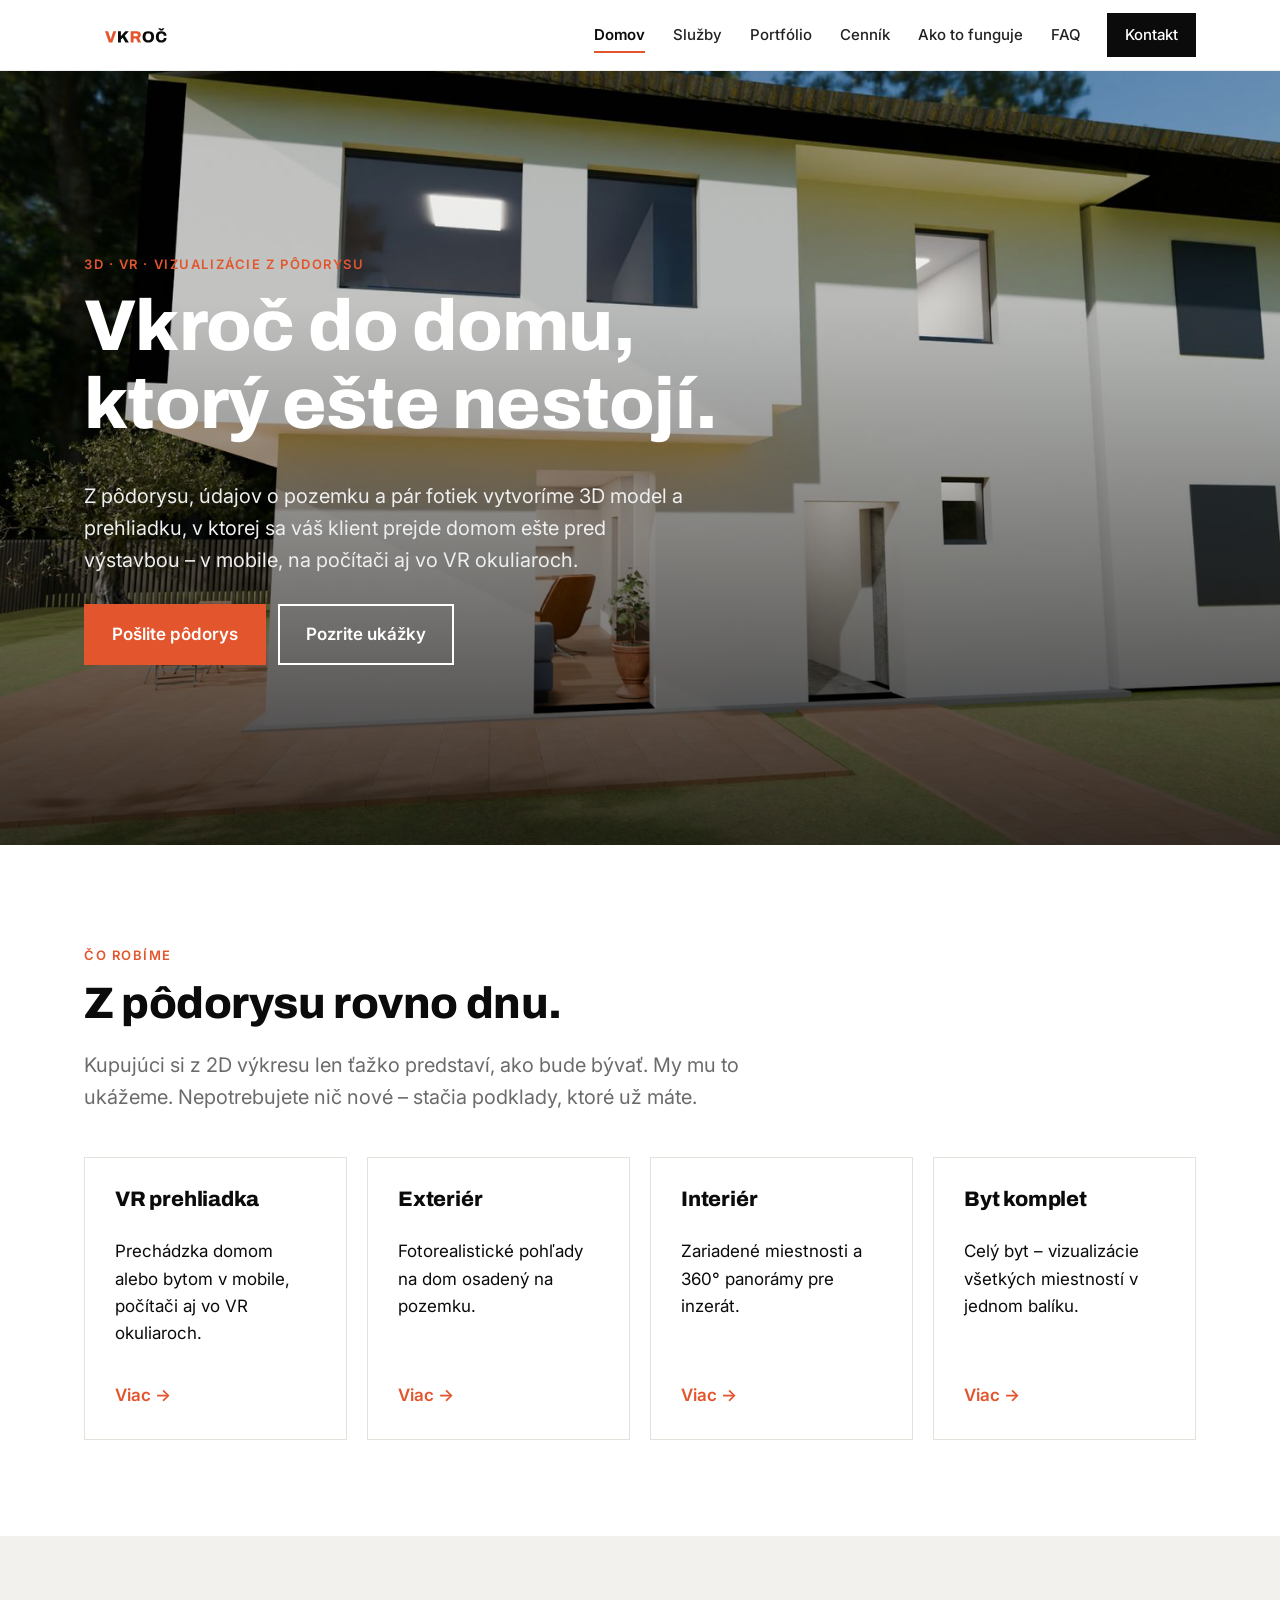
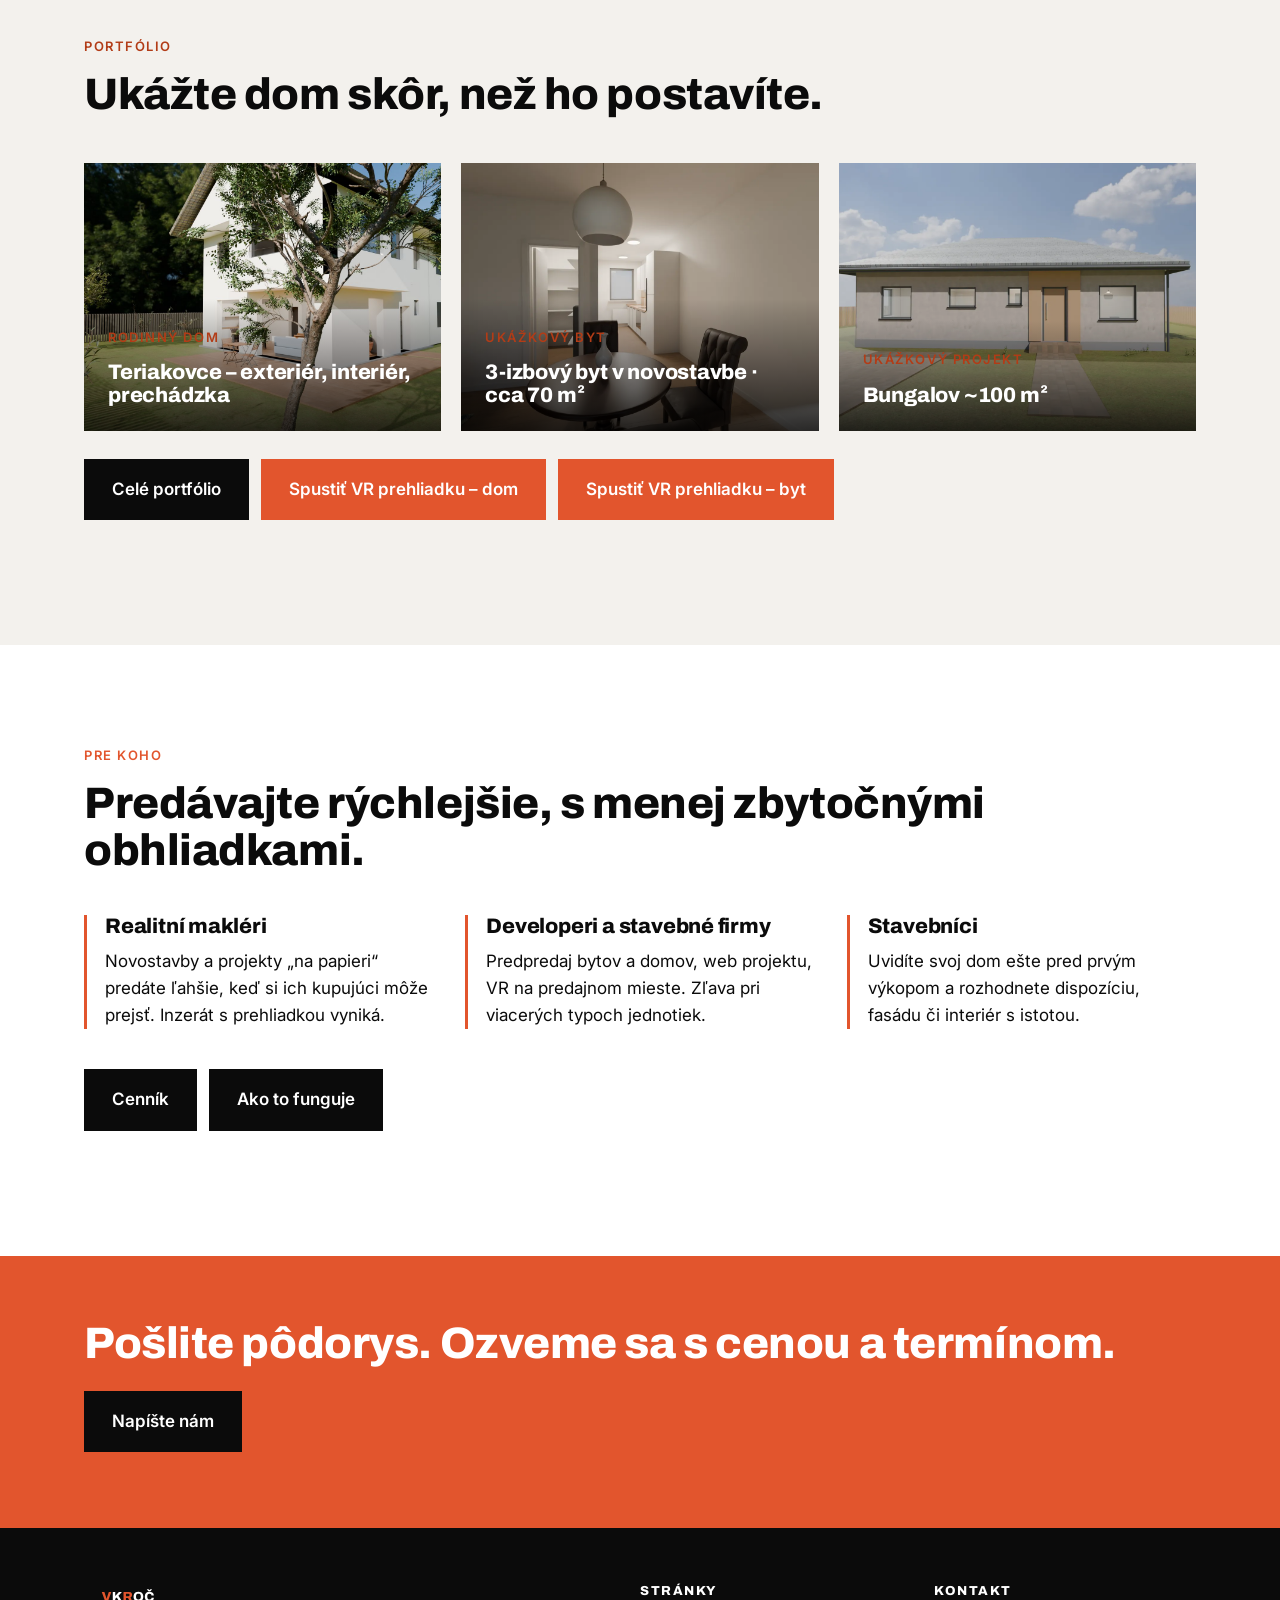
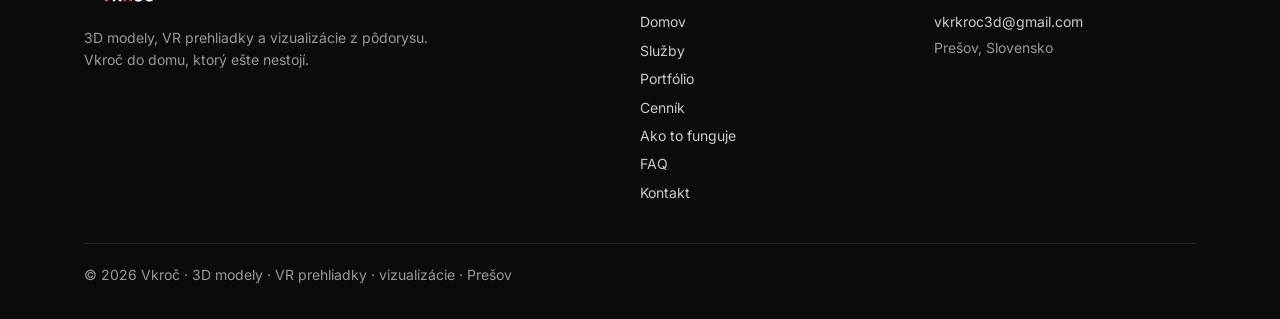
==== commit e36c8254: "Portfolio: Teriakovce interior walk video, byt3i video restored, Bungalov ~100 m2" ====
--- a/index.html
+++ b/index.html
@@ -54,9 +54,10 @@
 <section class="paper"><div class="wrap reveal">
 <span class="tag">Portfólio</span>
 <h2>Ukážte dom skôr, než ho postavíte.</h2>
-<div class="cards two">
+<div class="cards">
 <a class="teaser" href="portfolio.html#dom"><img src="img/exterior_garden.jpg" alt="Rodinný dom Teriakovce" loading="lazy" decoding="async" width="1600" height="900"><div><span class="tag">Rodinný dom</span><h3>Teriakovce – exteriér, interiér, prechádzka</h3></div></a>
 <a class="teaser" href="portfolio.html#byt"><picture><source srcset="img/byt3i_obyvacka_kuchyna.webp" type="image/webp"><img src="img/byt3i_obyvacka_kuchyna.jpg" alt="3-izbový byt v novostavbe" loading="lazy" decoding="async" width="1600" height="900"></picture><div><span class="tag">Ukážkový byt</span><h3>3-izbový byt v novostavbe · cca 70 m²</h3></div></a>
+<a class="teaser" href="portfolio.html#bungalov"><picture><source srcset="img/bung_ext_front.webp" type="image/webp"><img src="img/bung_ext_front.jpg" alt="Bungalov ~100 m²" loading="lazy" decoding="async" width="1600" height="900"></picture><div><span class="tag">Ukážkový projekt</span><h3>Bungalov ~100 m²</h3></div></a>
 </div>
 <p style="margin-top:28px"><a class="btn dark" href="portfolio.html">Celé portfólio</a><a class="btn" href="tour/teriakovce/tour4.html?model=walk/house_walk.glb&amp;lm=walk/&amp;start=0" target="_blank" rel="noopener">Spustiť VR prehliadku – dom</a><a class="btn" href="tour/byt3i/tour4.html?model=house_byt3i.glb&amp;lm=lm/&amp;col0=col_byt3i.bin&amp;spots=byt3i&amp;start=1&amp;dhc=4.7,4.6" target="_blank" rel="noopener">Spustiť VR prehliadku – byt</a></p>
 </div></section>
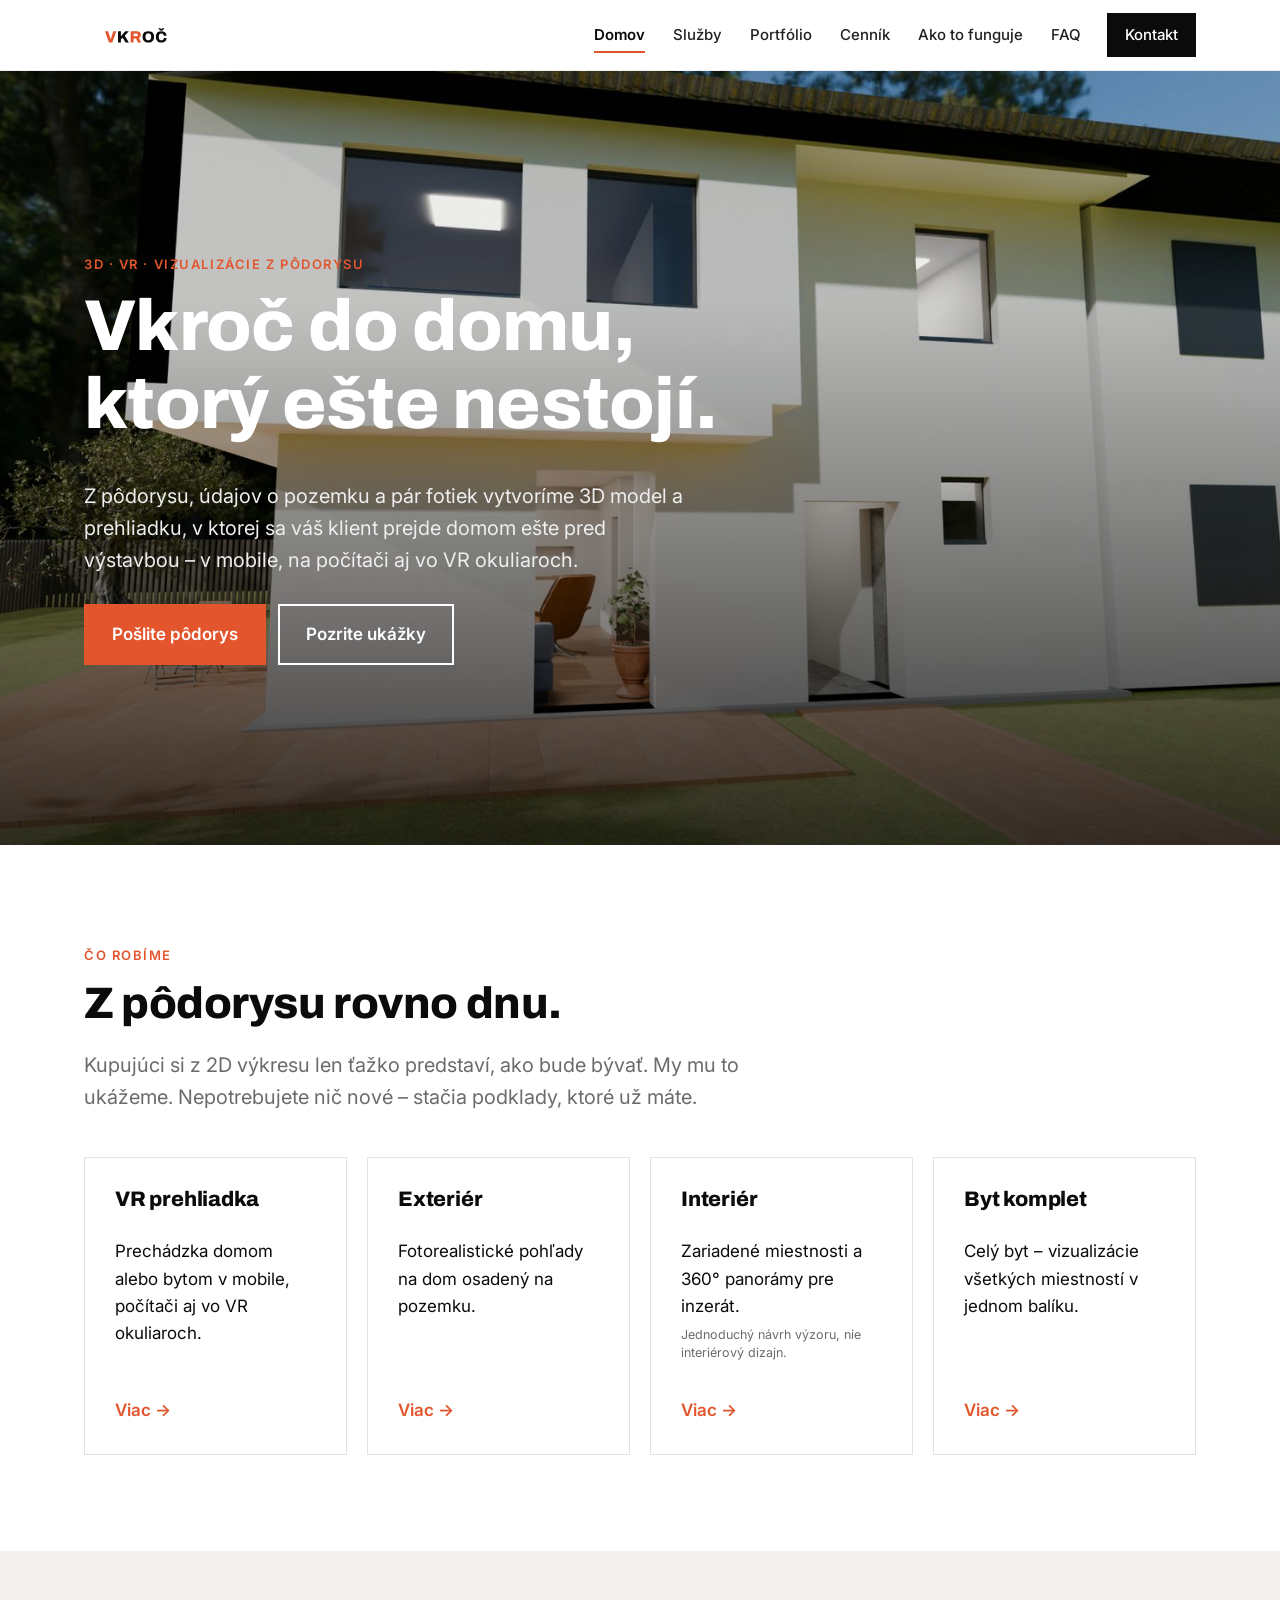
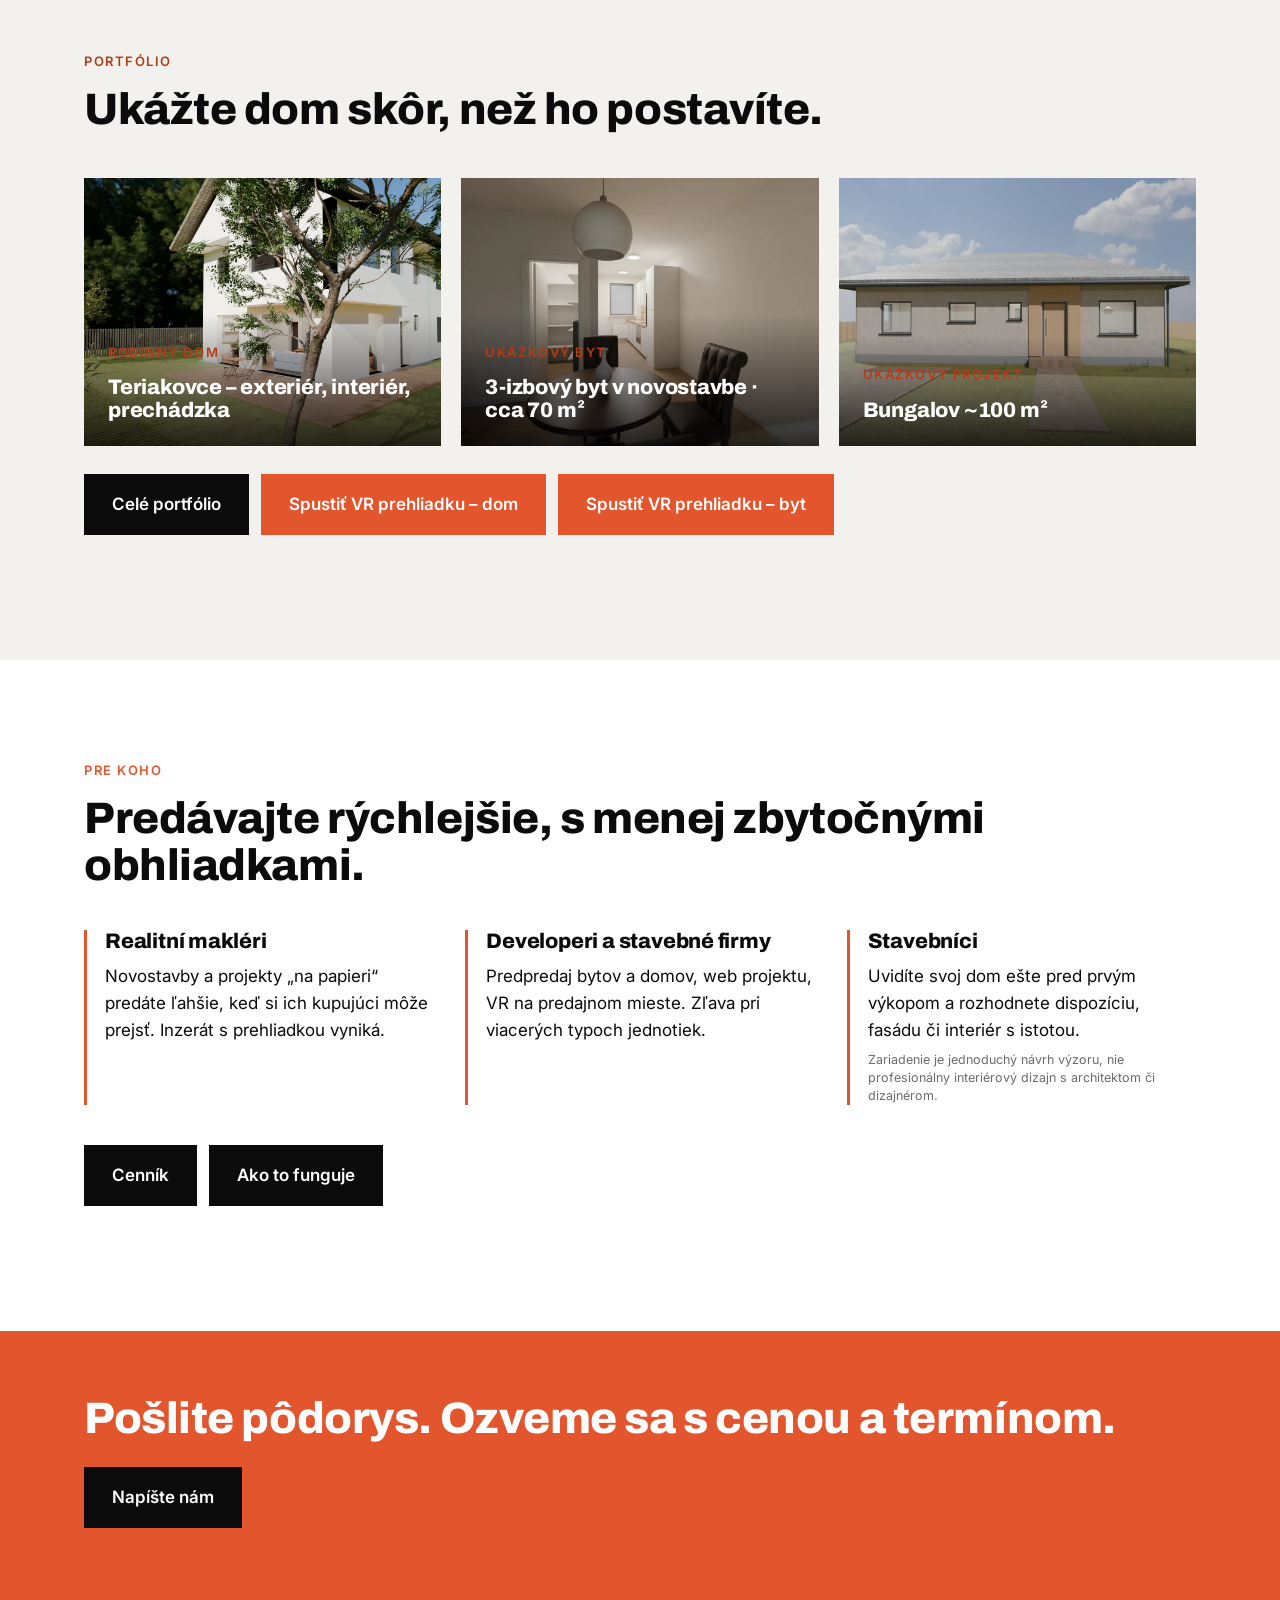
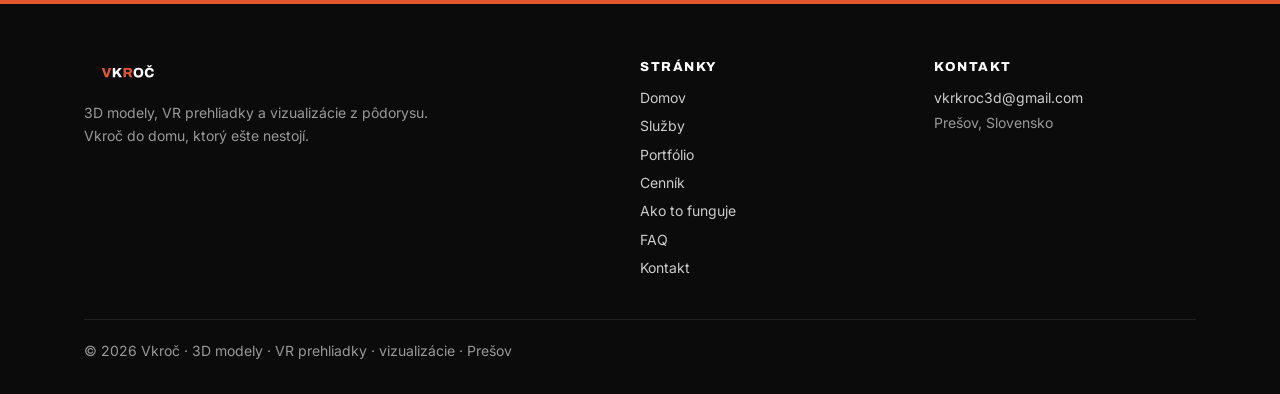
==== commit 18129ff6: "Web: poznámka o návrhu výzoru pri interiéroch/rodinách, sekcia Na stiahnutie (PDF pre developerov a " ====
--- a/index.html
+++ b/index.html
@@ -47,7 +47,7 @@
 <div class="cards four">
 <a class="card" href="sluzby.html#vr"><h3>VR prehliadka</h3><p>Prechádzka domom alebo bytom v mobile, počítači aj vo VR okuliaroch.</p><span class="more">Viac</span></a>
 <a class="card" href="sluzby.html#exterier"><h3>Exteriér</h3><p>Fotorealistické pohľady na dom osadený na pozemku.</p><span class="more">Viac</span></a>
-<a class="card" href="sluzby.html#interier"><h3>Interiér</h3><p>Zariadené miestnosti a 360° panorámy pre inzerát.</p><span class="more">Viac</span></a>
+<a class="card" href="sluzby.html#interier"><h3>Interiér</h3><p>Zariadené miestnosti a 360° panorámy pre inzerát. <small class="note-s">Jednoduchý návrh výzoru, nie interiérový dizajn.</small></p><span class="more">Viac</span></a>
 <a class="card" href="sluzby.html#byt"><h3>Byt komplet</h3><p>Celý byt – vizualizácie všetkých miestností v jednom balíku.</p><span class="more">Viac</span></a>
 </div></div></section>
 
@@ -68,7 +68,7 @@
 <div class="who">
 <div><h3>Realitní makléri</h3>Novostavby a projekty „na papieri“ predáte ľahšie, keď si ich kupujúci môže prejsť. Inzerát s prehliadkou vyniká.</div>
 <div><h3>Developeri a stavebné firmy</h3>Predpredaj bytov a domov, web projektu, VR na predajnom mieste. Zľava pri viacerých typoch jednotiek.</div>
-<div><h3>Stavebníci</h3>Uvidíte svoj dom ešte pred prvým výkopom a rozhodnete dispozíciu, fasádu či interiér s istotou.</div>
+<div><h3>Stavebníci</h3>Uvidíte svoj dom ešte pred prvým výkopom a rozhodnete dispozíciu, fasádu či interiér s istotou.<br><small class="note-s">Zariadenie je jednoduchý návrh výzoru, nie profesionálny interiérový dizajn s architektom či dizajnérom.</small></div>
 </div>
 <p style="margin-top:40px"><a class="btn dark" href="cennik.html">Cenník</a><a class="btn dark" href="ako-to-funguje.html">Ako to funguje</a></p>
 </div></section>
--- a/assets/style.css
+++ b/assets/style.css
@@ -95,3 +95,13 @@
 @media(max-width:960px){.steps.five,.cards.four{grid-template-columns:repeat(2,1fr)}}
 @media(max-width:860px){.steps,.steps.five,.grid,.cards,.cards.two,.cards.four,.who,.video,.contact,.service,.cond,footer .cols,form.inq .row{grid-template-columns:1fr}.service.rev .media{order:0}.grid .wide,.grid .span2{grid-column:auto;grid-row:auto}.grid .span2{aspect-ratio:16/9}section{padding:64px 0}.page-hero{padding:56px 0 40px}}
 .paper .tag{color:#B23C17}
+
+/* disclaimer + downloads */
+.note{font-size:14px;line-height:1.5;color:#555;background:#f3f1ed;border-left:3px solid var(--or);padding:12px 16px;margin:20px 0 0}
+.note-s{display:block;font-size:12.5px;color:var(--grey);margin-top:6px;line-height:1.45}
+.downloads-sec{padding:64px 0}
+.downloads{display:grid;grid-template-columns:repeat(2,1fr);gap:20px;margin-top:28px}
+.dl{display:flex;flex-direction:column;gap:6px;padding:24px;border:1px solid var(--line);background:#fff;text-decoration:none;color:inherit;transition:border-color .2s}
+.dl:hover{border-color:var(--or)}.dl b{font-size:18px}.dl small{color:var(--or);font-weight:600}
+.dl-tag{align-self:flex-start;background:var(--or);color:#fff;font-size:12px;font-weight:700;padding:3px 8px}
+@media(max-width:700px){.downloads{grid-template-columns:1fr}.downloads-sec{padding:44px 0}.dl{padding:18px}}
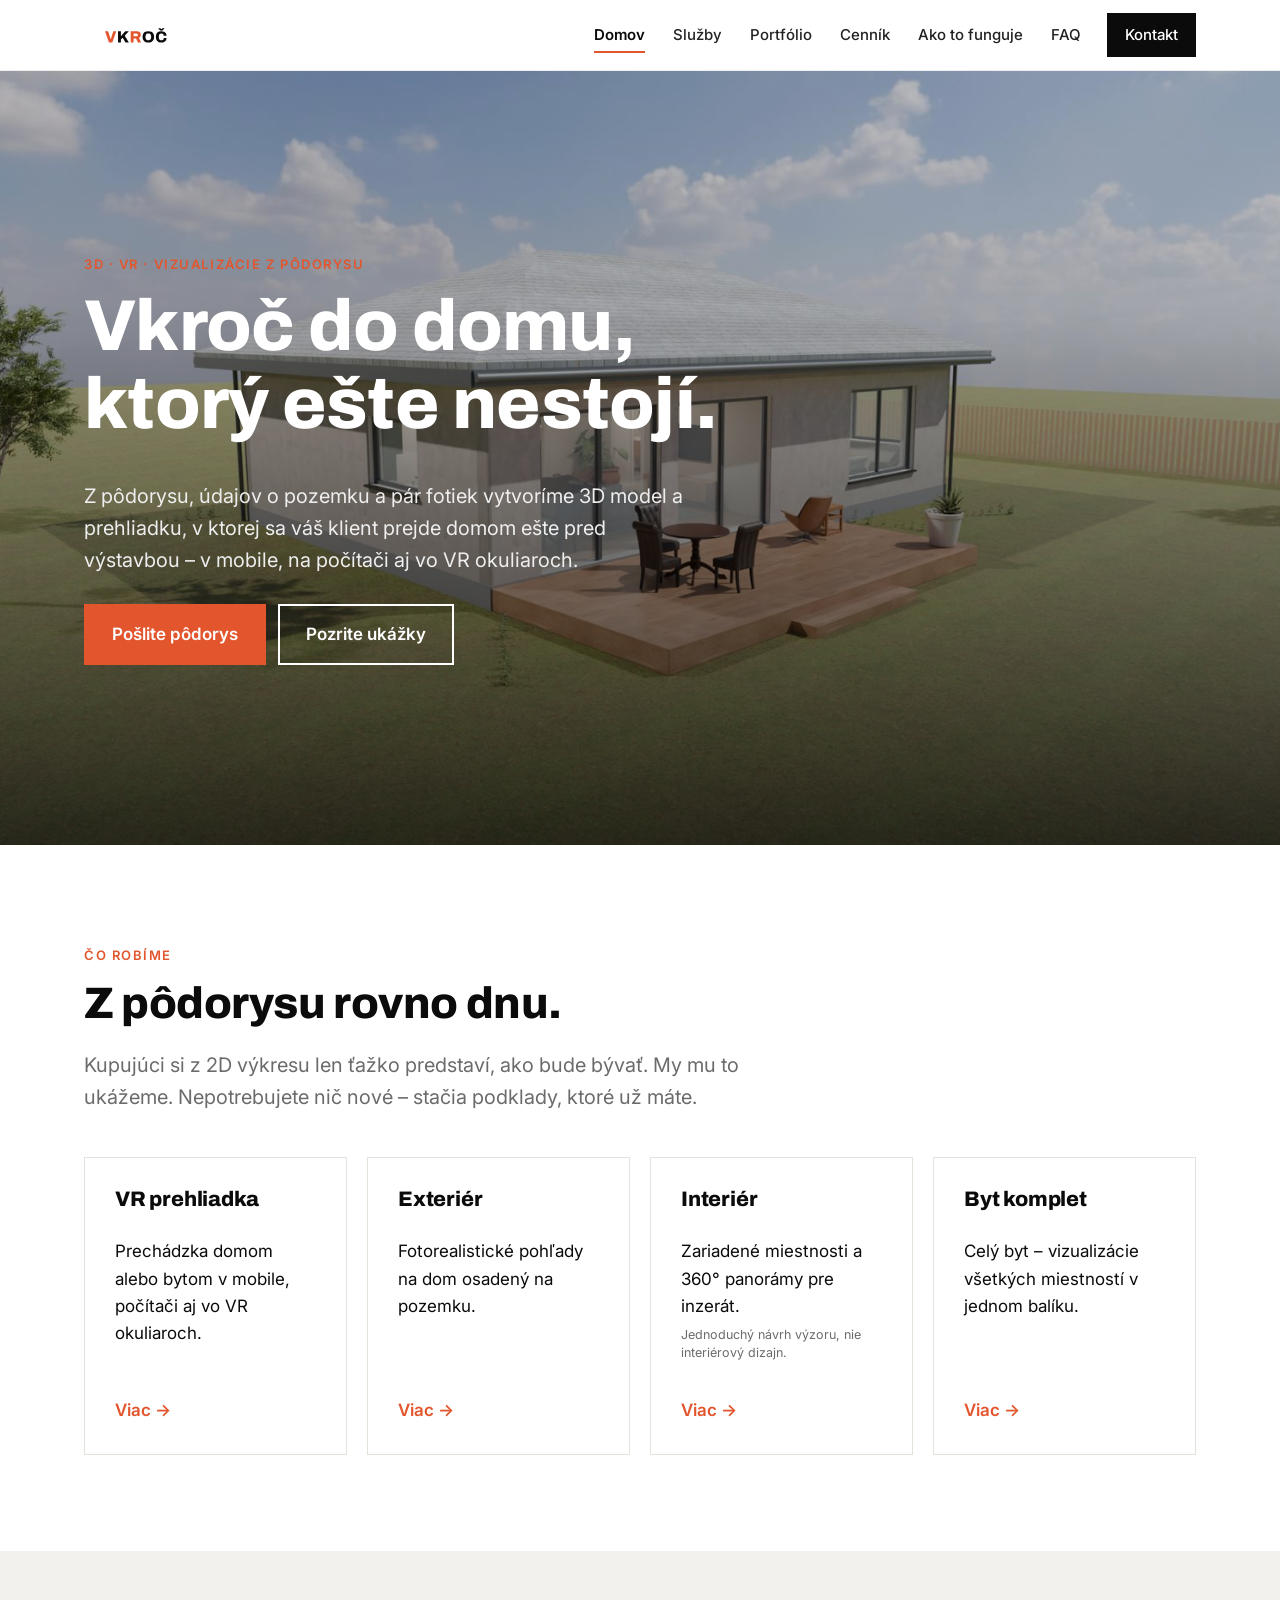
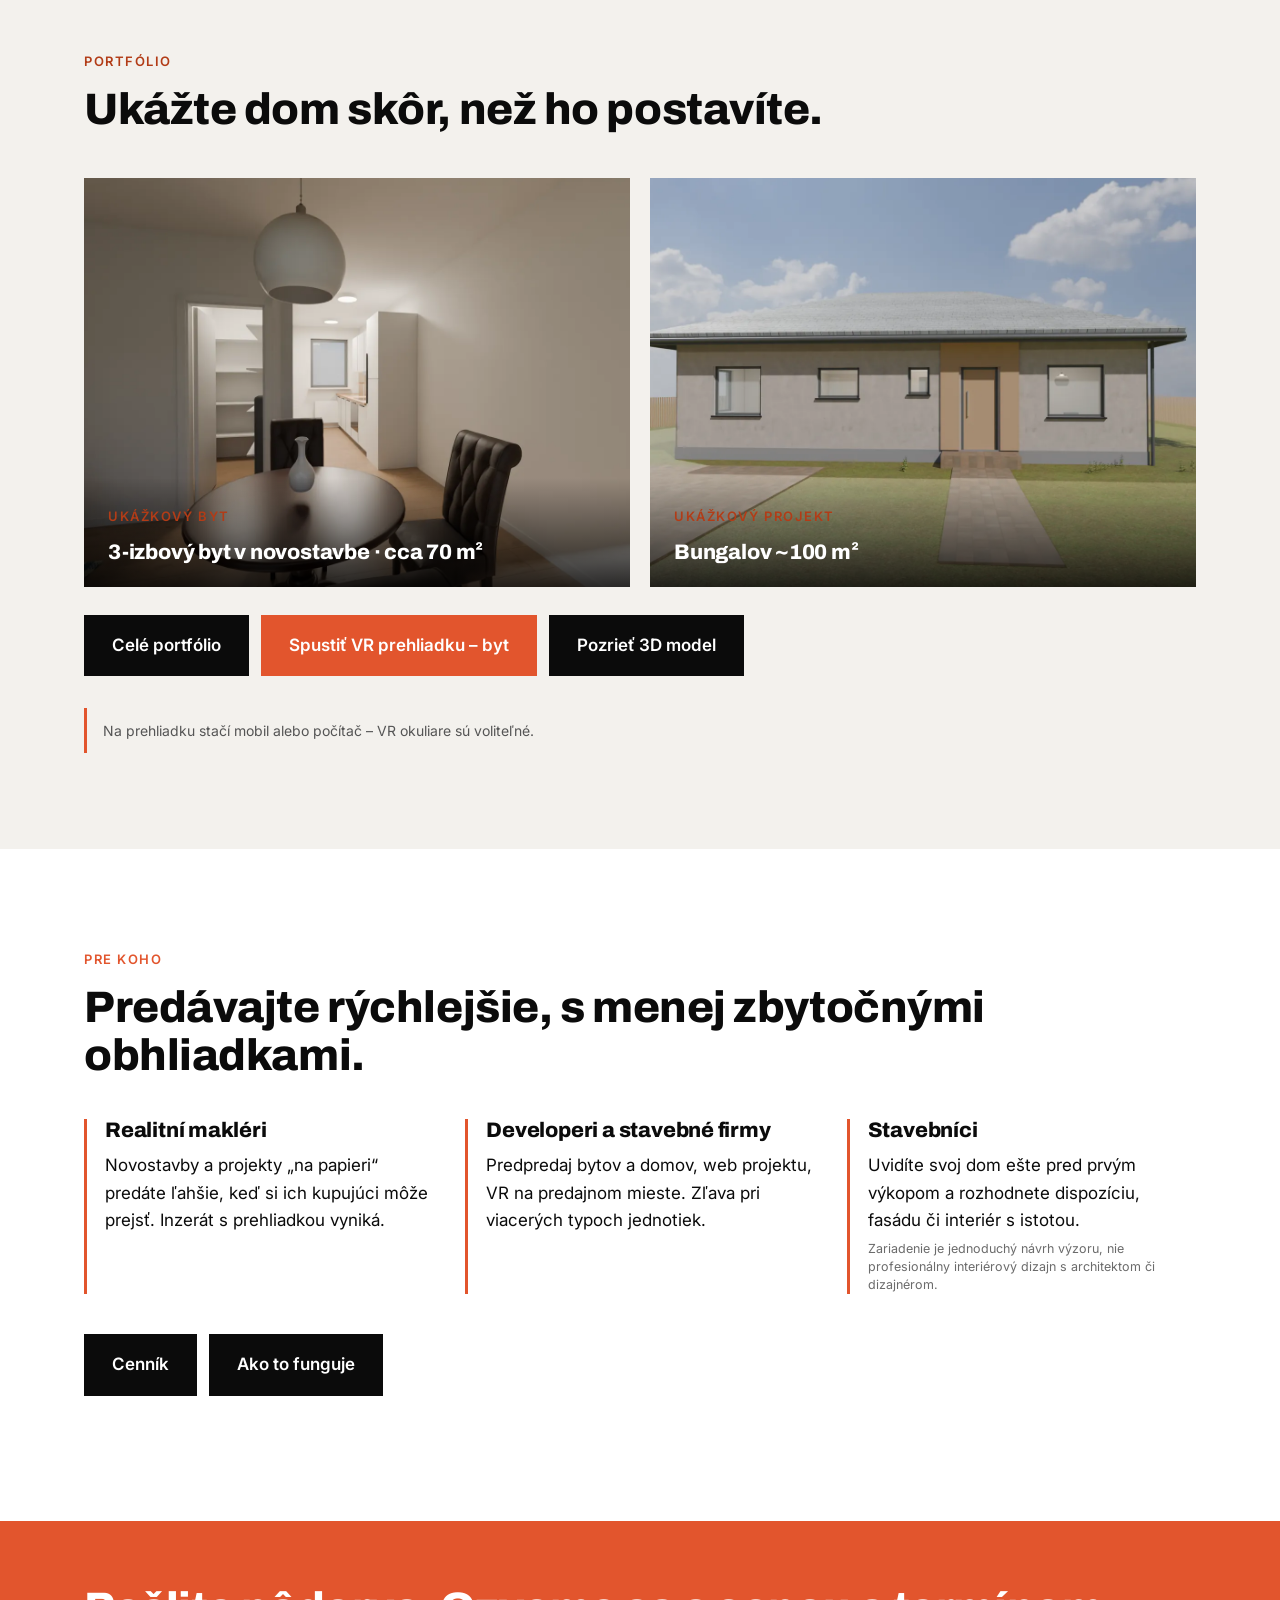
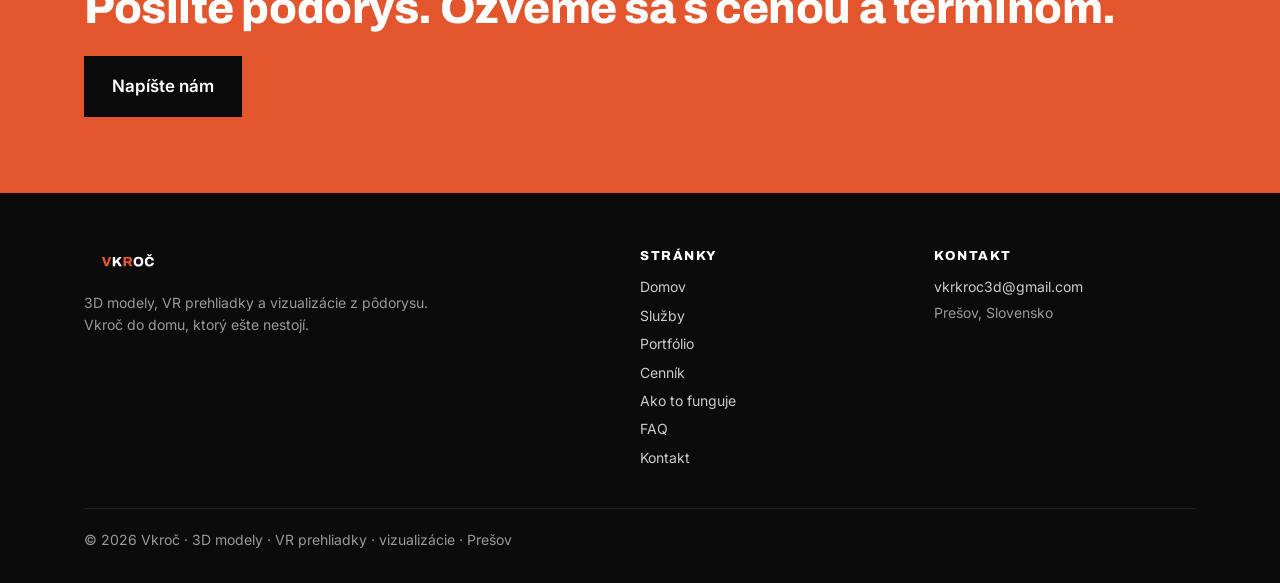
==== commit 84c6dd37: "Režim 3D model v prehliadke bytu, úprava ukážok a textov" ====
--- a/index.html
+++ b/index.html
@@ -12,14 +12,14 @@
 <meta property="og:title" content="Vkroč – 3D modely a VR prehliadky z pôdorysu | Prešov">
 <meta property="og:description" content="Z pôdorysu, údajov o pozemku a pár fotiek vytvoríme 3D model, VR prehliadku a fotorealistické vizualizácie. Pre maklérov, developerov a stavebníkov na Slovensku.">
 <meta property="og:url" content="https://adamskusaai.github.io/vkroc/">
-<meta property="og:image" content="https://adamskusaai.github.io/vkroc/img/exterior_front.jpg">
+<meta property="og:image" content="https://adamskusaai.github.io/vkroc/img/bung_ext_corner_sw.jpg">
 <meta name="twitter:card" content="summary_large_image">
 <meta name="theme-color" content="#0B0B0B">
 <link rel="icon" href="img/favicon.svg" type="image/svg+xml">
 <link rel="icon" href="img/favicon-32.png" sizes="32x32" type="image/png">
 <link rel="apple-touch-icon" href="img/apple-touch-icon.png">
 <link rel="manifest" href="site.webmanifest">
-<script type="application/ld+json">{"@context":"https://schema.org","@type":"LocalBusiness","name":"Vkroč","description":"3D modely, VR prehliadky a vizualizácie z pôdorysu.","url":"https://adamskusaai.github.io/vkroc/","email":"vkrkroc3d@gmail.com","image":"https://adamskusaai.github.io/vkroc/img/exterior_front.jpg","logo":"https://adamskusaai.github.io/vkroc/img/icon-512.png","address":{"@type":"PostalAddress","addressLocality":"Prešov","addressCountry":"SK"},"areaServed":"SK"}</script>
+<script type="application/ld+json">{"@context":"https://schema.org","@type":"LocalBusiness","name":"Vkroč","description":"3D modely, VR prehliadky a vizualizácie z pôdorysu.","url":"https://adamskusaai.github.io/vkroc/","email":"vkrkroc3d@gmail.com","image":"https://adamskusaai.github.io/vkroc/img/bung_ext_corner_sw.jpg","logo":"https://adamskusaai.github.io/vkroc/img/icon-512.png","address":{"@type":"PostalAddress","addressLocality":"Prešov","addressCountry":"SK"},"areaServed":"SK"}</script>
 <script>(function(){var m={cennik:'cennik.html',kontakt:'kontakt.html',sluzby:'sluzby.html',ukazky:'portfolio.html',portfolio:'portfolio.html',faq:'faq.html',proces:'ako-to-funguje.html'},h=location.hash.slice(1);if(m[h])location.replace(m[h]);})()</script>
 <link rel="preconnect" href="https://fonts.googleapis.com"><link rel="preconnect" href="https://fonts.gstatic.com" crossorigin>
 <link href="https://fonts.googleapis.com/css2?family=Archivo:wght@800&amp;family=Inter:wght@400;500;600&amp;display=swap" rel="stylesheet">
@@ -54,12 +54,11 @@
 <section class="paper"><div class="wrap reveal">
 <span class="tag">Portfólio</span>
 <h2>Ukážte dom skôr, než ho postavíte.</h2>
-<div class="cards">
-<a class="teaser" href="portfolio.html#dom"><img src="img/exterior_garden.jpg" alt="Rodinný dom Teriakovce" loading="lazy" decoding="async" width="1600" height="900"><div><span class="tag">Rodinný dom</span><h3>Teriakovce – exteriér, interiér, prechádzka</h3></div></a>
+<div class="cards two">
 <a class="teaser" href="portfolio.html#byt"><picture><source srcset="img/byt3i_obyvacka_kuchyna.webp" type="image/webp"><img src="img/byt3i_obyvacka_kuchyna.jpg" alt="3-izbový byt v novostavbe" loading="lazy" decoding="async" width="1600" height="900"></picture><div><span class="tag">Ukážkový byt</span><h3>3-izbový byt v novostavbe · cca 70 m²</h3></div></a>
 <a class="teaser" href="portfolio.html#bungalov"><picture><source srcset="img/bung_ext_front.webp" type="image/webp"><img src="img/bung_ext_front.jpg" alt="Bungalov ~100 m²" loading="lazy" decoding="async" width="1600" height="900"></picture><div><span class="tag">Ukážkový projekt</span><h3>Bungalov ~100 m²</h3></div></a>
 </div>
-<p style="margin-top:28px"><a class="btn dark" href="portfolio.html">Celé portfólio</a><a class="btn" href="tour/teriakovce/tour4.html?model=walk/house_walk.glb&amp;lm=walk/&amp;start=0" target="_blank" rel="noopener">Spustiť VR prehliadku – dom</a><a class="btn" href="tour/byt3i/tour4.html?model=house_byt3i.glb&amp;lm=lm/&amp;col0=col_byt3i.bin&amp;spots=byt3i&amp;start=1&amp;dhc=4.7,4.6" target="_blank" rel="noopener">Spustiť VR prehliadku – byt</a></p>
+<p style="margin-top:28px"><a class="btn dark" href="portfolio.html">Celé portfólio</a><a class="btn" href="tour/byt3i/tour4.html?model=house_byt3i.glb&amp;lm=lm/&amp;col0=col_byt3i.bin&amp;spots=byt3i&amp;start=1&amp;dhc=4.7,4.6" target="_blank" rel="noopener">Spustiť VR prehliadku – byt</a><a class="btn dark" href="tour/byt3i/tour4.html?model=house_byt3i.glb&amp;lm=lm/&amp;col0=col_byt3i.bin&amp;spots=byt3i&amp;start=1&amp;dhc=4.7,4.6&amp;mode=model" target="_blank" rel="noopener">Pozrieť 3D model</a></p><p class="note">Na prehliadku stačí mobil alebo počítač – VR okuliare sú voliteľné.</p>
 </div></section>
 
 <section><div class="wrap reveal">
--- a/assets/style.css
+++ b/assets/style.css
@@ -28,7 +28,7 @@
 .nav.open{opacity:1;visibility:visible;transform:none}.nav a{font-size:20px;padding:16px 0;border-bottom:1px solid #eee}
 .nav a:not(.cta):after{left:0;right:auto;width:28px;bottom:10px}.nav a.cta{margin:20px 0 0;text-align:center}}
 /* blocks */
-.hero{position:relative;min-height:min(86vh,780px);display:flex;align-items:flex-end;color:#fff;background:#111 url(../img/exterior_front.jpg) center/cover}
+.hero{position:relative;min-height:min(86vh,780px);display:flex;align-items:flex-end;color:#fff;background:#111 url(../img/bung_ext_corner_sw.jpg) center/cover}
 .hero:before{content:"";position:absolute;inset:0;background:linear-gradient(180deg,rgba(0,0,0,.05) 30%,rgba(0,0,0,.75))}
 .hero .wrap{position:relative;padding-bottom:72px;width:100%}
 .hero p{font-size:20px;max-width:620px;margin:0 0 28px;color:#eee}
